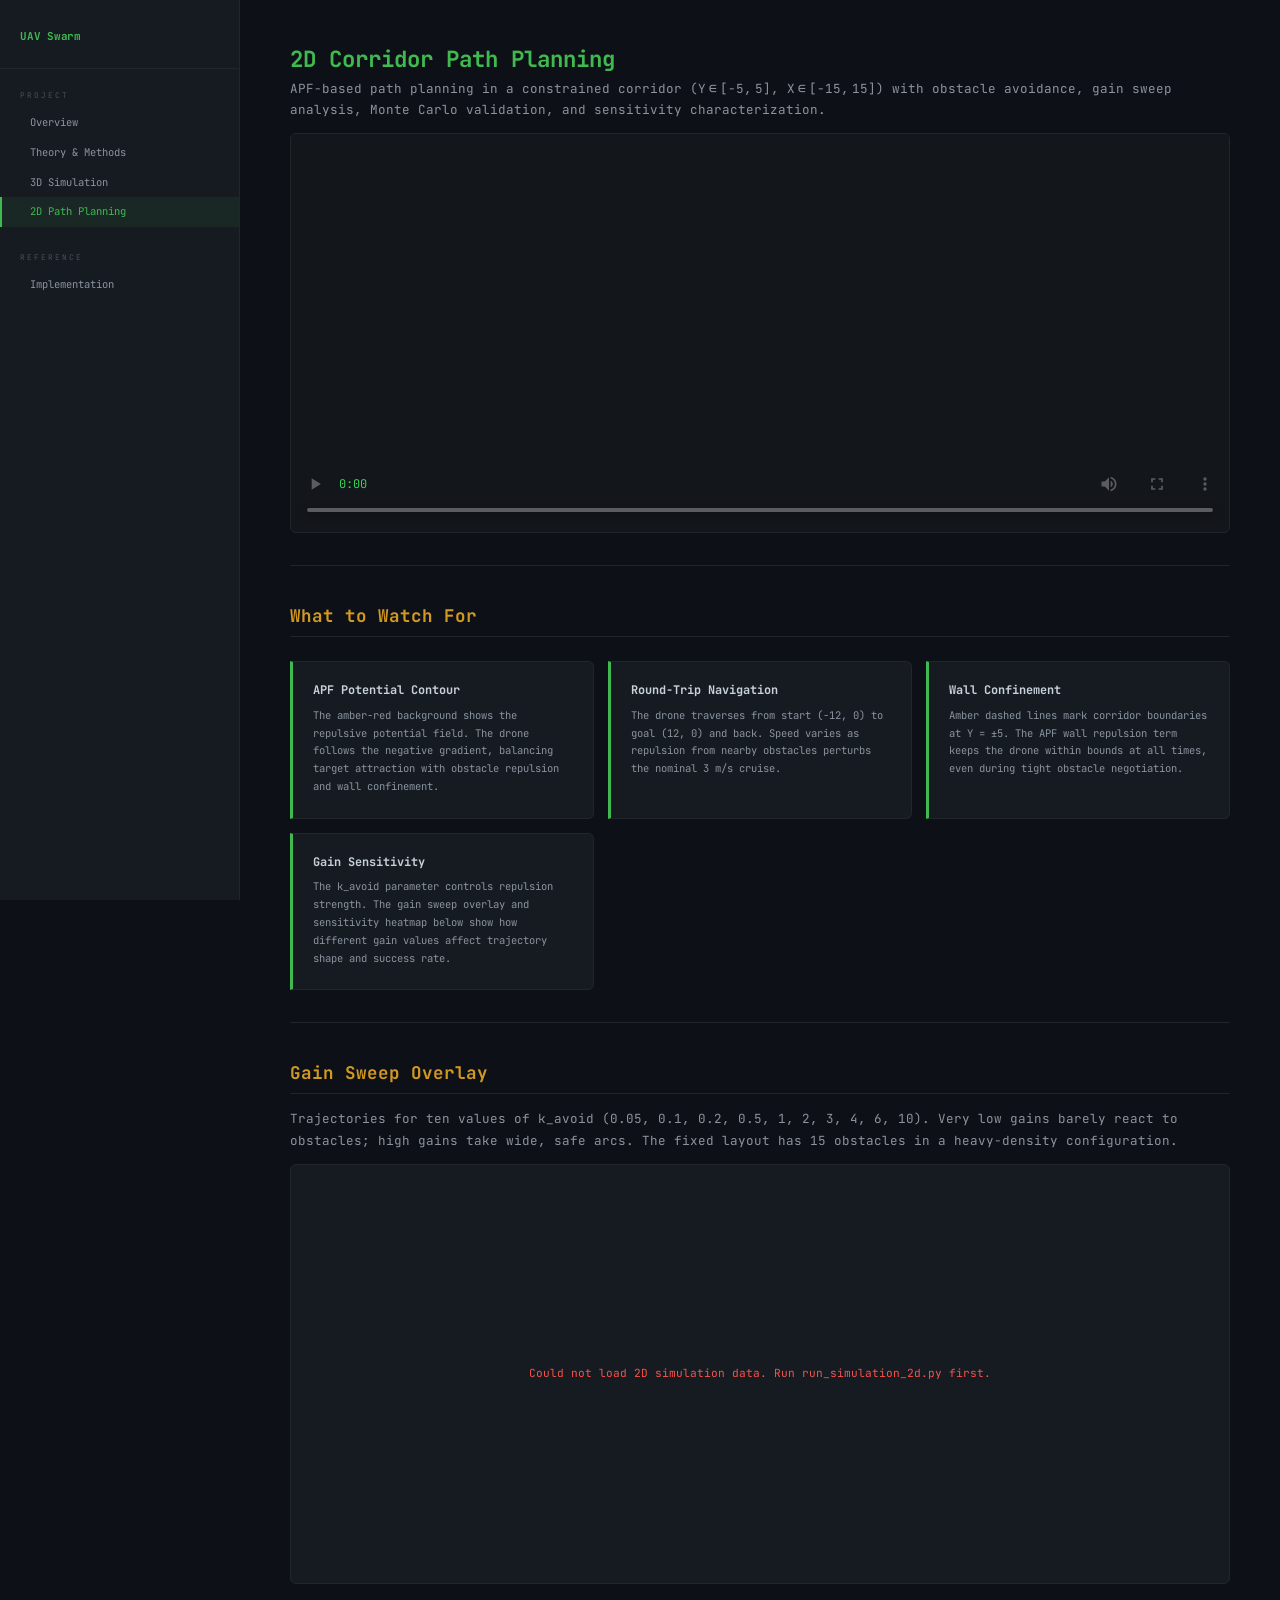
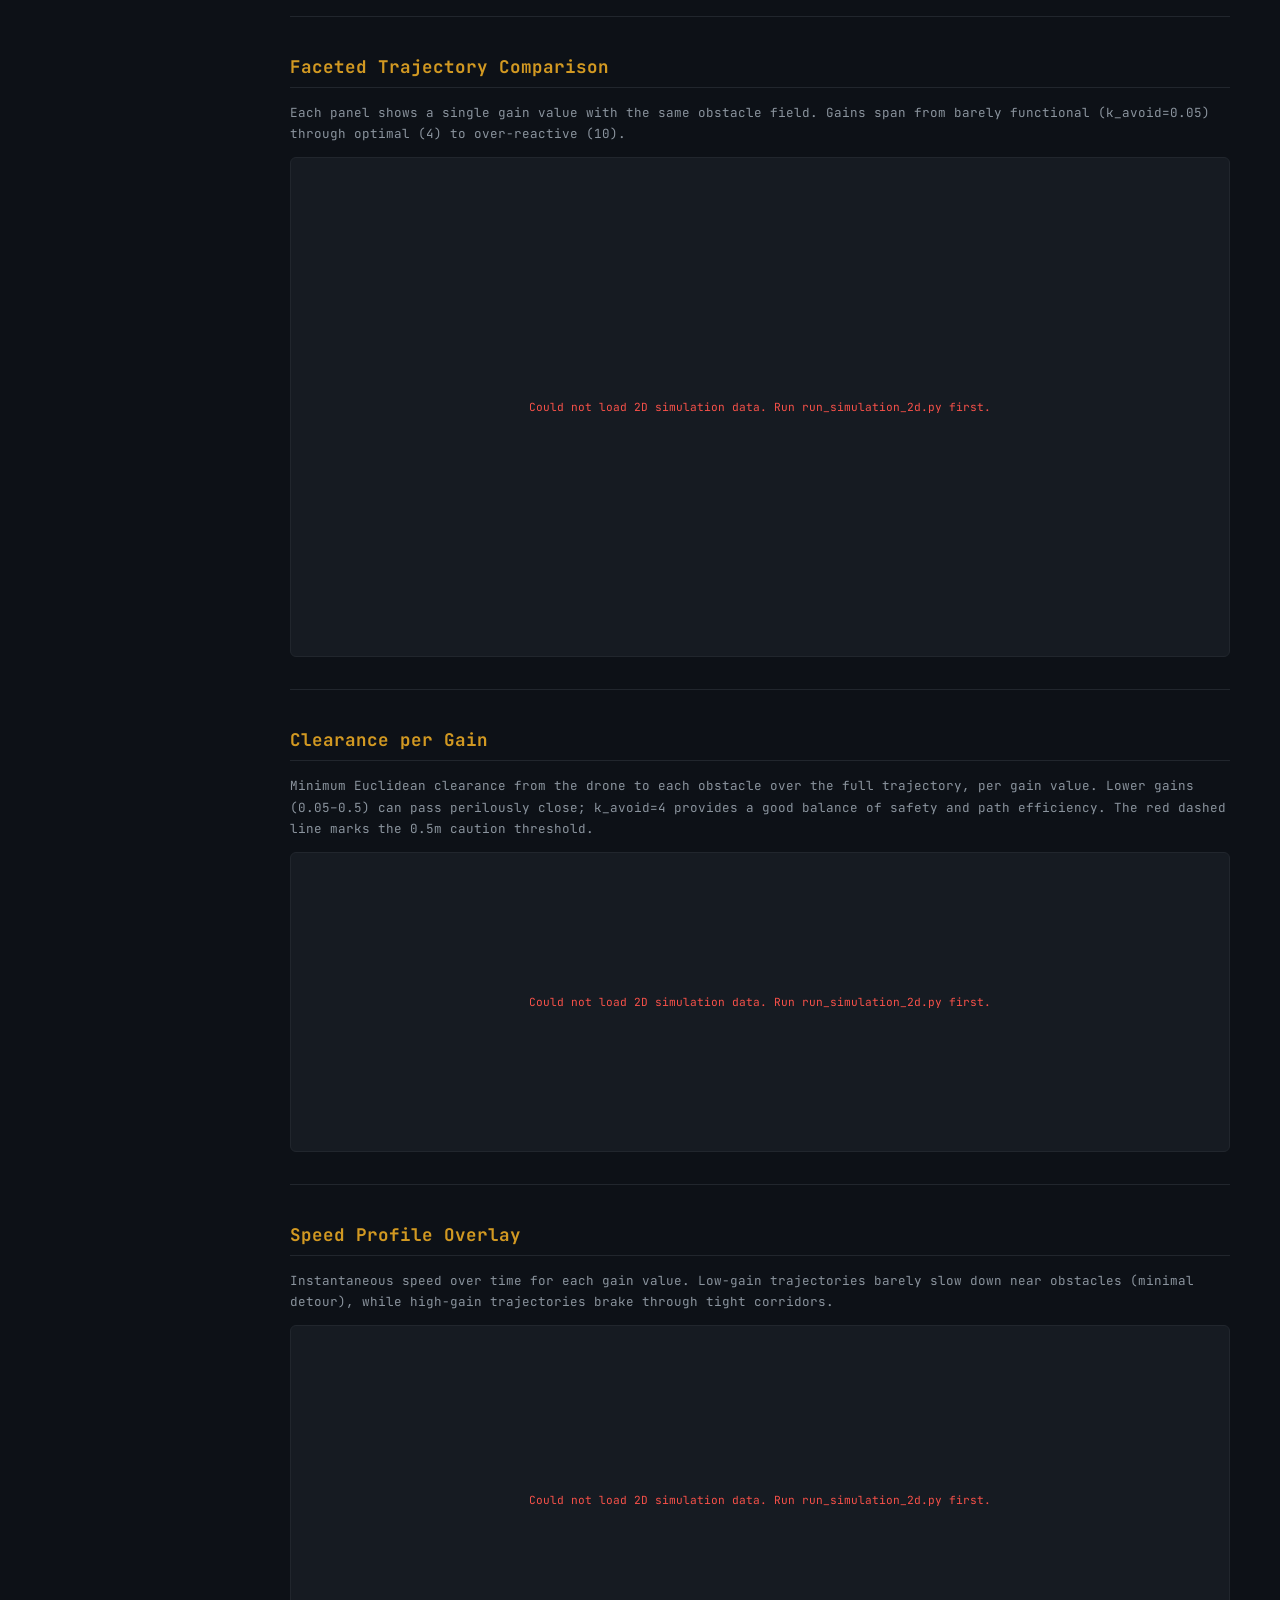
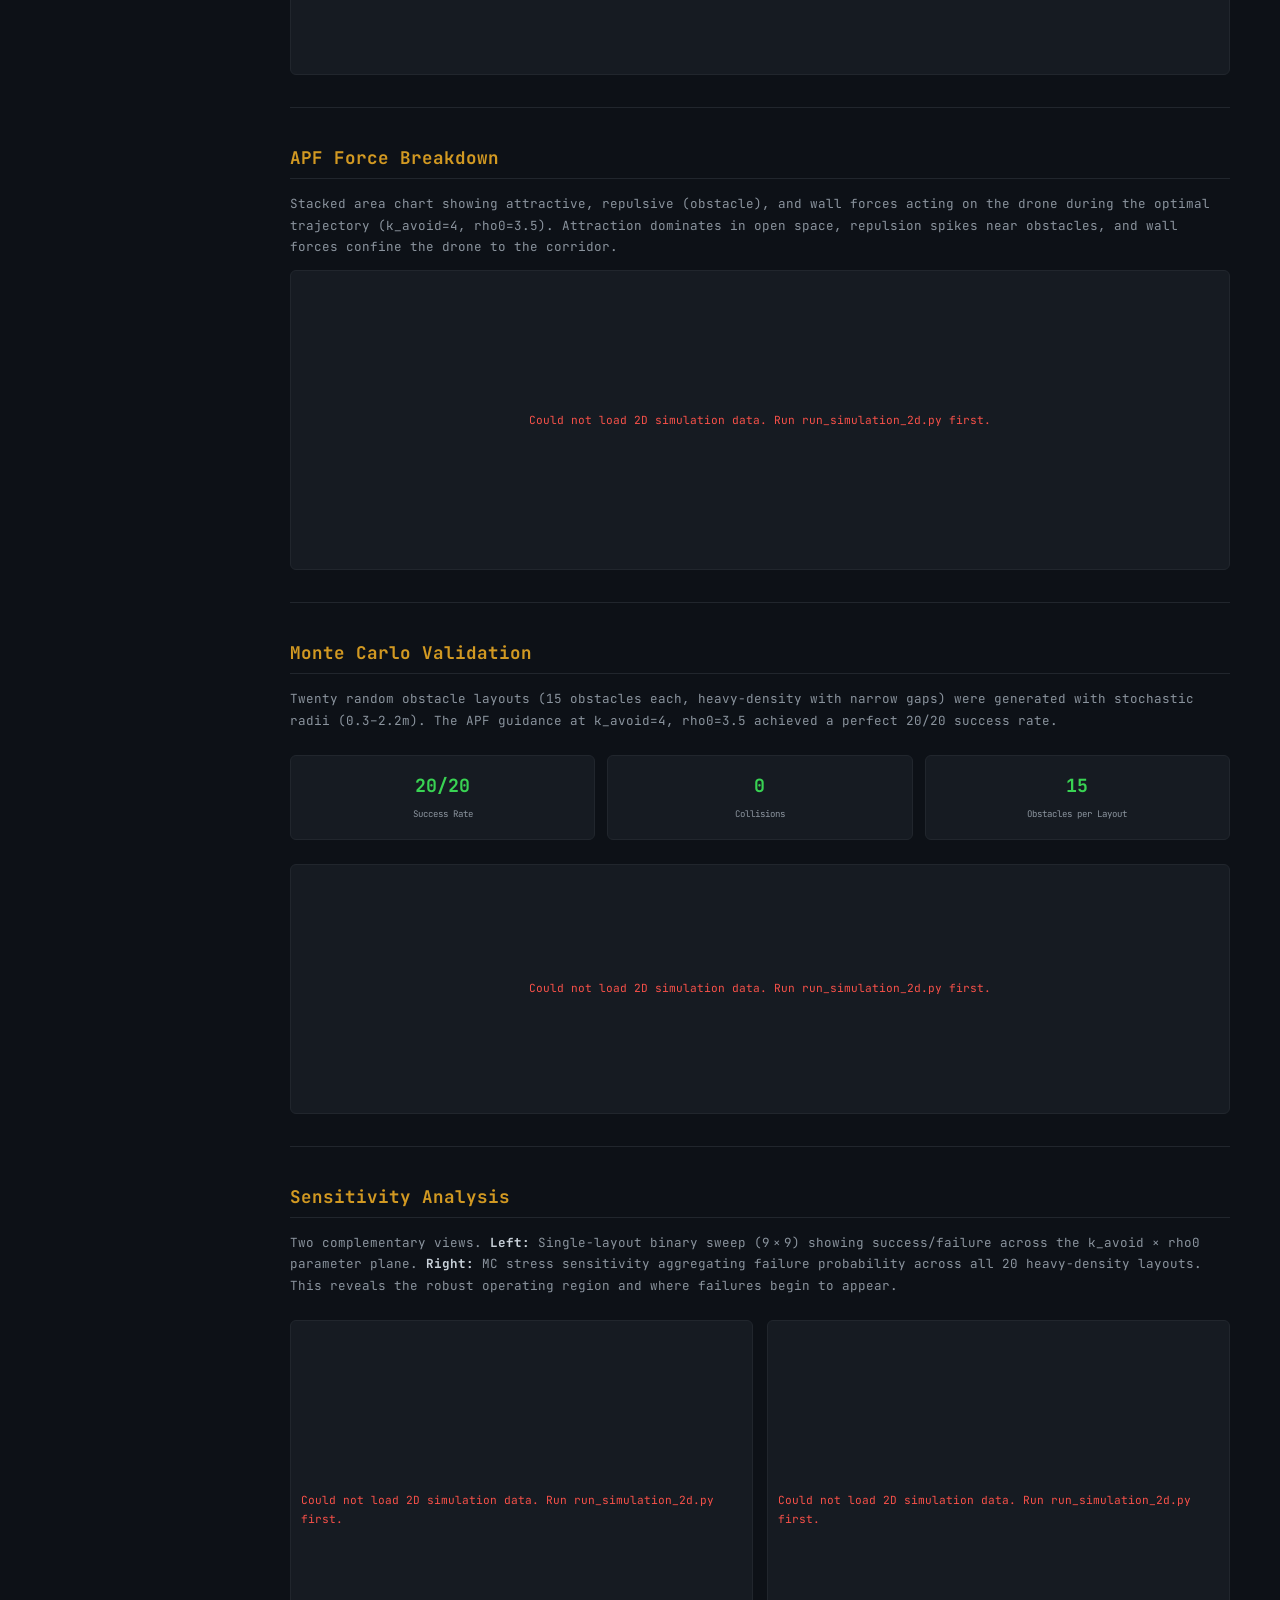
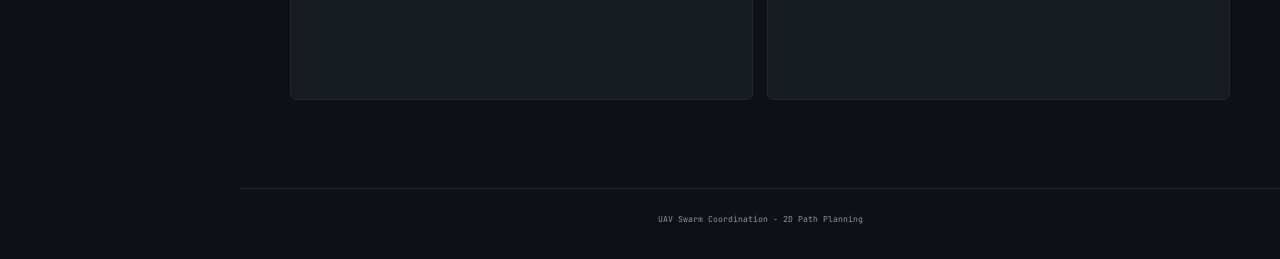
==== docs/2d-simulation.html @ 4837d9a4 "added and refined separate 2d and 3d simulations" ====
<!DOCTYPE html>
<html lang="en">
<head>
  <meta charset="utf-8">
  <meta name="viewport" content="width=device-width, initial-scale=1.0">
  <meta name="description" content="2D APF Corridor Path Planning - UAV Swarm">
  <title>2D Path Planning - UAV Swarm</title>
  <link rel="preconnect" href="https://fonts.googleapis.com">
  <link rel="preconnect" href="https://fonts.gstatic.com" crossorigin>
  <link href="https://fonts.googleapis.com/css2?family=JetBrains+Mono:wght@400;500;700&display=swap" rel="stylesheet">
  <link rel="stylesheet" href="css/style.css">
  <script src="https://cdn.plot.ly/plotly-2.35.2.min.js"></script>
</head>
<body>

<button class="sidebar-toggle" id="sidebarToggle">&#9776;</button>

<div class="sidebar">
  <div class="sidebar-brand"><a href="index.html">UAV Swarm</a></div>
  <nav class="sidebar-nav">
    <div class="nav-section">
      <div class="nav-heading">Project</div>
      <a href="index.html" class="nav-item">Overview</a>
      <a href="theory.html" class="nav-item">Theory &amp; Methods</a>
      <a href="simulation.html" class="nav-item">3D Simulation</a>
      <a href="2d-simulation.html" class="nav-item active">2D Path Planning</a>
    </div>
    <div class="nav-section">
      <div class="nav-heading">Reference</div>
      <a href="implementation.html" class="nav-item">Implementation</a>
    </div>
  </nav>
</div>

<div class="main-content">

  <h1>2D Corridor Path Planning</h1>
  <p>APF-based path planning in a constrained corridor (Y&#8201;&#x2208;&#8201;[&#8722;5,&#8201;5], X&#8201;&#x2208;&#8201;[&#8722;15,&#8201;15]) with obstacle avoidance, gain sweep analysis, Monte Carlo validation, and sensitivity characterization.</p>

  <div class="sim-viewport" style="height:400px;">
    <video id="apfVideo" width="100%" height="100%" controls loop playsinline
           style="display:block;object-fit:contain;background:#0a0e14">
      <source src="assets/videos/apf_path_2d.mp4" type="video/mp4">
    </video>
  </div>

  <hr class="divider">

  <h2>What to Watch For</h2>
  <div class="card-grid">
    <div class="card">
      <h3>APF Potential Contour</h3>
      <p>The amber-red background shows the repulsive potential field. The drone follows the negative gradient, balancing target attraction with obstacle repulsion and wall confinement.</p>
    </div>
    <div class="card">
      <h3>Round-Trip Navigation</h3>
      <p>The drone traverses from start (&#8722;12, 0) to goal (12, 0) and back. Speed varies as repulsion from nearby obstacles perturbs the nominal 3 m/s cruise.</p>
    </div>
    <div class="card">
      <h3>Wall Confinement</h3>
      <p>Amber dashed lines mark corridor boundaries at Y = &#177;5. The APF wall repulsion term keeps the drone within bounds at all times, even during tight obstacle negotiation.</p>
    </div>
    <div class="card">
      <h3>Gain Sensitivity</h3>
      <p>The k_avoid parameter controls repulsion strength. The gain sweep overlay and sensitivity heatmap below show how different gain values affect trajectory shape and success rate.</p>
    </div>
  </div>

  <hr class="divider">

  <h2>Gain Sweep Overlay</h2>
  <p>Trajectories for ten values of k_avoid (0.05, 0.1, 0.2, 0.5, 1, 2, 3, 4, 6, 10). Very low gains barely react to obstacles; high gains take wide, safe arcs. The fixed layout has 15 obstacles in a heavy-density configuration.</p>

  <div class="chart-container" style="height:420px;">
    <div id="gainOverlayChart" style="width:100%;height:100%"></div>
  </div>

  <hr class="divider">

  <h2>Faceted Trajectory Comparison</h2>
  <p>Each panel shows a single gain value with the same obstacle field. Gains span from barely functional (k_avoid=0.05) through optimal (4) to over-reactive (10).</p>

  <div class="chart-container" style="height:500px;">
    <div id="facetGridChart" style="width:100%;height:100%"></div>
  </div>

  <hr class="divider">

  <h2>Clearance per Gain</h2>
  <p>Minimum Euclidean clearance from the drone to each obstacle over the full trajectory, per gain value. Lower gains (0.05&#8211;0.5) can pass perilously close; k_avoid=4 provides a good balance of safety and path efficiency. The red dashed line marks the 0.5m caution threshold.</p>

  <div class="chart-container" style="height:300px;">
    <div id="clearanceChart" style="width:100%;height:100%"></div>
  </div>

  <hr class="divider">

  <h2>Speed Profile Overlay</h2>
  <p>Instantaneous speed over time for each gain value. Low-gain trajectories barely slow down near obstacles (minimal detour), while high-gain trajectories brake through tight corridors.</p>

  <div class="chart-container" style="height:350px;">
    <div id="speedOverlayChart" style="width:100%;height:100%"></div>
  </div>

  <hr class="divider">

  <h2>APF Force Breakdown</h2>
  <p>Stacked area chart showing attractive, repulsive (obstacle), and wall forces acting on the drone during the optimal trajectory (k_avoid=4, rho0=3.5). Attraction dominates in open space, repulsion spikes near obstacles, and wall forces confine the drone to the corridor.</p>

  <div class="chart-container" style="height:300px;">
    <div id="forceBreakdownChart" style="width:100%;height:100%"></div>
  </div>

  <hr class="divider">

  <h2>Monte Carlo Validation</h2>
  <p>Twenty random obstacle layouts (15 obstacles each, heavy-density with narrow gaps) were generated with stochastic radii (0.3&#8211;2.2m). The APF guidance at k_avoid=4, rho0=3.5 achieved a perfect 20/20 success rate.</p>

  <div class="stats">
    <div class="stat"><span class="num">20/20</span><span class="lbl">Success Rate</span></div>
    <div class="stat"><span class="num">0</span><span class="lbl">Collisions</span></div>
    <div class="stat"><span class="num">15</span><span class="lbl">Obstacles per Layout</span></div>
  </div>

  <div class="chart-container" style="height:250px;">
    <div id="mcDifficultyChart" style="width:100%;height:100%"></div>
  </div>

  <hr class="divider">

  <h2>Sensitivity Analysis</h2>
  <p>Two complementary views. <strong>Left:</strong> Single-layout binary sweep (9&#8201;&#x00D7;&#8201;9) showing success/failure across the k_avoid &#215; rho0 parameter plane. <strong>Right:</strong> MC stress sensitivity aggregating failure probability across all 20 heavy-density layouts. This reveals the robust operating region and where failures begin to appear.</p>

  <div class="chart-row two-col">
    <div class="chart-container" style="height:380px;">
      <div id="sensitivityChart" style="width:100%;height:100%"></div>
    </div>
    <div class="chart-container" style="height:380px;">
      <div id="mcStressChart" style="width:100%;height:100%"></div>
    </div>
  </div>

</div>

<footer class="site-footer">
  <p>UAV Swarm Coordination - 2D Path Planning</p>
</footer>

<script>
const GREEN = '#3fb950';
const AMBER = '#d29922';
const BG = '#0a0e14';
const GRID_COLOR = '#21262d';
const TEXT_COLOR = '#8b949e';

const GAIN_KEYS = ['0.05', '0.1', '0.2', '0.5', '1', '2', '3', '4', '6', '10'];
const GAIN_COLORS = ['#ff00ff', '#00ffff', '#ff8800', '#88ff00', '#0088ff', '#ff0088', '#ffee00', '#3fb950', '#58a6ff', '#bc8cff'];

const FACET_GAINS = ['0.05', '0.2', '0.5', '2', '4', '10'];
const FACET_COLORS = ['#ff00ff', '#ff8800', '#88ff00', '#0088ff', '#3fb950', '#bc8cff'];

fetch('assets/data/simulation_2d.json')
  .then(r => r.json())
  .then(data => {
    const opt = data.optimal_run;
    const meta = data.meta;

    // ── Gain Sweep Overlay (all 10) ──
    const gainTraces = GAIN_KEYS.map((ka, i) => ({
      x: data.gain_sweep[ka].frames.map(f => f.pos[0]),
      y: data.gain_sweep[ka].frames.map(f => f.pos[1]),
      type: 'scatter', mode: 'lines',
      line: { color: GAIN_COLORS[i], width: 1.2 },
      name: `k_a = ${ka}`,
    }));
    for (const obs of meta.obstacles) {
      const cx = obs.center[0], cy = obs.center[1], r = obs.radius;
      const theta = Array.from({ length: 50 }, (_, i) => (i / 49) * 2 * Math.PI);
      gainTraces.push({
        x: theta.map(t => cx + r * Math.cos(t)),
        y: theta.map(t => cy + r * Math.sin(t)),
        type: 'scatter', mode: 'lines', fill: 'toself',
        line: { color: '#ffffff', width: 0.6 },
        fillcolor: 'rgba(255,255,255,0.1)',
        showlegend: false, hoverinfo: 'skip',
      });
    }
    const wallX = [-15, 15, 15, -15, -15];
    gainTraces.push({
      x: wallX, y: [-5, -5, 5, 5, -5],
      type: 'scatter', mode: 'lines',
      line: { color: AMBER, width: 1, dash: 'dash' },
      showlegend: false, hoverinfo: 'skip',
    });
    gainTraces.push({
      x: [-12], y: [0], type: 'scatter', mode: 'markers',
      marker: { size: 10, color: GREEN, symbol: 'circle' }, name: 'Start',
    });
    gainTraces.push({
      x: [12], y: [0], type: 'scatter', mode: 'markers',
      marker: { size: 12, color: AMBER, symbol: 'star' }, name: 'Goal',
    });

    const gainLayout = {
      paper_bgcolor: 'rgba(0,0,0,0)', plot_bgcolor: 'rgba(0,0,0,0)',
      font: { family: 'JetBrains Mono, monospace', size: 10, color: TEXT_COLOR },
      xaxis: { title: { text: 'X (m)' }, range: [-15, 15], gridcolor: GRID_COLOR, zerolinecolor: '#30363d' },
      yaxis: { title: { text: 'Y (m)' }, range: [-5, 5], gridcolor: GRID_COLOR, zerolinecolor: '#30363d' },
      margin: { l: 45, r: 10, t: 5, b: 30 },
      showlegend: true,
      legend: { font: { size: 8, color: TEXT_COLOR }, bgcolor: 'rgba(0,0,0,0.5)', x: 1.02 },
      hovermode: 'closest',
    };
    Plotly.newPlot('gainOverlayChart', gainTraces, gainLayout, { responsive: true, displayModeBar: true });

    // ── Faceted 2x3 Grid ──
    const facetTraces = [];
    function obsCircles(obsList, xAxis, yAxis) {
      const traces = [];
      for (const obs of obsList) {
        const cx = obs.center[0], cy = obs.center[1], r = obs.radius;
        const theta = Array.from({ length: 50 }, (_, i) => (i / 49) * 2 * Math.PI);
        traces.push({
          x: theta.map(t => cx + r * Math.cos(t)),
          y: theta.map(t => cy + r * Math.sin(t)),
          type: 'scatter', mode: 'lines', fill: 'toself',
          line: { color: '#ffffff', width: 0.6 },
          fillcolor: 'rgba(255,255,255,0.08)',
          showlegend: false, hoverinfo: 'skip',
          xaxis: xAxis, yaxis: yAxis,
        });
      }
      return traces;
    }
    function wallRect(xAxis, yAxis) {
      return [{
        x: [-15, 15, 15, -15, -15],
        y: [-5, -5, 5, 5, -5],
        type: 'scatter', mode: 'lines',
        line: { color: AMBER, width: 0.8, dash: 'dash' },
        showlegend: false, hoverinfo: 'skip',
        xaxis: xAxis, yaxis: yAxis,
      }];
    }
    function startGoal(xAxis, yAxis) {
      return [
        { x: [-12], y: [0], type: 'scatter', mode: 'markers',
          marker: { size: 8, color: GREEN, symbol: 'circle' },
          showlegend: false, hoverinfo: 'skip', xaxis: xAxis, yaxis: yAxis },
        { x: [12], y: [0], type: 'scatter', mode: 'markers',
          marker: { size: 10, color: AMBER, symbol: 'star' },
          showlegend: false, hoverinfo: 'skip', xaxis: xAxis, yaxis: yAxis },
      ];
    }

    FACET_GAINS.forEach((ka, i) => {
      const xKey = i === 0 ? 'x' : 'x' + (i + 1);
      const yKey = i === 0 ? 'y' : 'y' + (i + 1);
      const gd = data.gain_sweep[ka];
      facetTraces.push({
        x: gd.frames.map(f => f.pos[0]),
        y: gd.frames.map(f => f.pos[1]),
        type: 'scatter', mode: 'lines',
        line: { color: FACET_COLORS[i], width: 1.5 },
        name: `k_a = ${ka}`,
        xaxis: xKey, yaxis: yKey,
      });
      facetTraces.push(...obsCircles(meta.obstacles, xKey, yKey));
      facetTraces.push(...wallRect(xKey, yKey));
      facetTraces.push(...startGoal(xKey, yKey));
    });

    const facetLayout = {
      paper_bgcolor: 'rgba(0,0,0,0)', plot_bgcolor: 'rgba(0,0,0,0)',
      font: { family: 'JetBrains Mono, monospace', size: 9, color: TEXT_COLOR },
      grid: { rows: 2, columns: 3, pattern: 'independent' },
      margin: { l: 30, r: 10, t: 25, b: 25 },
      hovermode: 'closest', showlegend: false,
    };
    for (let i = 0; i < 6; i++) {
      const xKey = i === 0 ? 'xaxis' : 'xaxis' + (i + 1);
      const yKey = i === 0 ? 'yaxis' : 'yaxis' + (i + 1);
      facetLayout[xKey] = {
        title: { text: '' },
        range: [-15, 15], gridcolor: GRID_COLOR, zerolinecolor: '#30363d',
        showticklabels: i >= 3, dtick: 5,
      };
      facetLayout[yKey] = {
        title: { text: `k_a = ${FACET_GAINS[i]}` },
        range: [-5, 5], gridcolor: GRID_COLOR, zerolinecolor: '#30363d',
        showticklabels: i % 3 === 0,
      };
    }
    Plotly.newPlot('facetGridChart', facetTraces, facetLayout, { responsive: true, displayModeBar: false });

    // ── Clearance per Gain ──
    const obsList = meta.obstacles;
    const obsColors = ['#ff00ff', '#00ffff', '#ff8800', '#88ff00', '#0088ff', '#ff0088', '#ffee00', '#3fb950', '#58a6ff', '#bc8cff'];
    const clearTraces = [];
    for (let oi = 0; oi < obsList.length; oi++) {
      const oc = obsList[oi].center;
      const or = obsList[oi].radius;
      const xVals = [], yVals = [];
      for (const g of GAIN_KEYS) {
        let minD = Infinity;
        for (const f of data.gain_sweep[g].frames) {
          const dx = f.pos[0] - oc[0], dy = f.pos[1] - oc[1];
          const d = Math.sqrt(dx * dx + dy * dy) - or;
          if (d < minD) minD = d;
        }
        xVals.push(g);
        yVals.push(minD);
      }
      clearTraces.push({
        x: xVals, y: yVals,
        type: 'scatter', mode: 'lines+markers',
        marker: { size: 6, color: obsColors[oi % obsColors.length] },
        line: { color: obsColors[oi % obsColors.length], width: 1, dash: 'dot' },
        name: `O${oi + 1}`,
      });
    }
    clearTraces.push({
      x: GAIN_KEYS, y: GAIN_KEYS.map(() => 0.5),
      type: 'scatter', mode: 'lines',
      line: { color: '#f85149', width: 1, dash: 'dash' },
      name: 'Caution (0.5m)',
    });
    Plotly.newPlot('clearanceChart', clearTraces, {
      paper_bgcolor: 'rgba(0,0,0,0)', plot_bgcolor: 'rgba(0,0,0,0)',
      font: { family: 'JetBrains Mono, monospace', size: 10, color: TEXT_COLOR },
      xaxis: { title: { text: 'k_avoid' }, gridcolor: GRID_COLOR, zerolinecolor: '#30363d' },
      yaxis: { title: { text: 'Min Clearance (m)' }, gridcolor: GRID_COLOR, zerolinecolor: '#30363d' },
      margin: { l: 50, r: 10, t: 5, b: 35 },
      showlegend: true,
      legend: { font: { size: 8, color: TEXT_COLOR }, bgcolor: 'rgba(0,0,0,0.5)', x: 1.02 },
      hovermode: 'closest',
    }, { responsive: true, displayModeBar: false });

    // ── Speed Overlay ──
    const speedTraces = GAIN_KEYS.map((ka, i) => ({
      x: data.gain_sweep[ka].frames.map(f => f.t),
      y: data.gain_sweep[ka].frames.map(f => f.speed),
      type: 'scatter', mode: 'lines',
      line: { color: GAIN_COLORS[i], width: 1 },
      name: `k_a = ${ka}`,
    }));
    speedTraces.push({
      x: [0, 30], y: [3, 3],
      type: 'scatter', mode: 'lines',
      line: { color: AMBER, width: 1, dash: 'dash' },
      name: 'Cruise (3 m/s)', showlegend: false,
    });
    Plotly.newPlot('speedOverlayChart', speedTraces, {
      paper_bgcolor: 'rgba(0,0,0,0)', plot_bgcolor: 'rgba(0,0,0,0)',
      font: { family: 'JetBrains Mono, monospace', size: 10, color: TEXT_COLOR },
      xaxis: { title: { text: 'Time (s)' }, gridcolor: GRID_COLOR, zerolinecolor: '#30363d' },
      yaxis: { title: { text: 'Speed (m/s)' }, gridcolor: GRID_COLOR, zerolinecolor: '#30363d' },
      margin: { l: 45, r: 10, t: 5, b: 30 },
      showlegend: true,
      legend: { font: { size: 8, color: TEXT_COLOR }, bgcolor: 'rgba(0,0,0,0.5)', x: 1.02 },
      hovermode: 'x unified',
    }, { responsive: true, displayModeBar: false });

    // ── APF Force Breakdown (stacked area) ──
    const tArr = opt.frames.map(f => f.t);
    const fAtt = opt.frames.map(f => f.F_att);
    const fRep = opt.frames.map(f => f.F_rep);
    const fWall = opt.frames.map(f => f.F_wall);
    Plotly.newPlot('forceBreakdownChart', [
      { x: tArr, y: fAtt, type: 'scatter', mode: 'lines', stackgroup: 'forces', fillcolor: '#3fb950', line: { color: '#3fb950', width: 1 }, name: 'Attractive' },
      { x: tArr, y: fRep, type: 'scatter', mode: 'lines', stackgroup: 'forces', fillcolor: '#f8514950', line: { color: '#f85149', width: 1 }, name: 'Repulsive' },
      { x: tArr, y: fWall, type: 'scatter', mode: 'lines', stackgroup: 'forces', fillcolor: '#d2992250', line: { color: '#d29922', width: 1 }, name: 'Wall' },
    ], {
      paper_bgcolor: 'rgba(0,0,0,0)', plot_bgcolor: 'rgba(0,0,0,0)',
      font: { family: 'JetBrains Mono, monospace', size: 10, color: TEXT_COLOR },
      xaxis: { title: { text: 'Time (s)' }, gridcolor: GRID_COLOR, zerolinecolor: '#30363d' },
      yaxis: { title: { text: 'Force Magnitude (m/s\u00B2)' }, gridcolor: GRID_COLOR, zerolinecolor: '#30363d' },
      margin: { l: 55, r: 10, t: 5, b: 30 },
      showlegend: true,
      legend: { font: { size: 9, color: TEXT_COLOR }, bgcolor: 'rgba(0,0,0,0.5)', x: 1.02 },
      hovermode: 'x unified',
    }, { responsive: true, displayModeBar: false });

    // ── MC Layout Difficulty ──
    const mcDiff = data.mc_sensitivity.layout_difficulty;
    Plotly.newPlot('mcDifficultyChart', [{
      x: mcDiff.map(d => d.seed),
      y: mcDiff.map(d => d.failure_rate * 100),
      type: 'bar',
      marker: {
        color: mcDiff.map(d => d.failure_rate > 0 ? '#f85149' : '#3fb950'),
        line: { color: '#21262d', width: 0.5 },
      },
      text: mcDiff.map(d => d.failure_rate > 0 ? `${(d.failure_rate * 100).toFixed(0)}%` : ''),
      textposition: 'outside',
    }], {
      paper_bgcolor: 'rgba(0,0,0,0)', plot_bgcolor: 'rgba(0,0,0,0)',
      font: { family: 'JetBrains Mono, monospace', size: 10, color: TEXT_COLOR },
      xaxis: { title: { text: 'Layout Seed' }, gridcolor: GRID_COLOR, zerolinecolor: '#30363d', dtick: 1 },
      yaxis: { title: { text: 'Failure Rate (%)' }, gridcolor: GRID_COLOR, zerolinecolor: '#30363d' },
      margin: { l: 50, r: 10, t: 5, b: 30 },
      showlegend: false,
      hovermode: 'closest',
    }, { responsive: true, displayModeBar: false });

    // ── Sensitivity (single-layout binary) ──
    const sens = data.sensitivity;
    const zData = sens.grid;
    Plotly.newPlot('sensitivityChart', [{
      z: zData, x: sens.rho0_values, y: sens.k_avoid_values,
      type: 'heatmap',
      colorscale: [[0, '#21262d'], [0.5, '#21262d'], [0.99, '#21262d'], [1, '#3fb950']],
      showscale: false,
      hovertemplate: 'k_avoid=%{y:.2f}, rho0=%{x:.2f}<br>%{z}<extra></extra>',
    }], {
      paper_bgcolor: 'rgba(0,0,0,0)', plot_bgcolor: 'rgba(0,0,0,0)',
      font: { family: 'JetBrains Mono, monospace', size: 9, color: TEXT_COLOR },
      xaxis: { title: { text: 'rho0 (m)' }, gridcolor: GRID_COLOR, zerolinecolor: '#30363d' },
      yaxis: { title: { text: 'k_avoid' }, gridcolor: GRID_COLOR, zerolinecolor: '#30363d' },
      margin: { l: 55, r: 10, t: 25, b: 45 },
      annotations: (() => {
        const anns = [];
        const kl = sens.k_avoid_values.map(v => v.toFixed(2));
        const rl = sens.rho0_values.map(v => v.toFixed(2));
        for (let ki = 0; ki < kl.length; ki++)
          for (let ri = 0; ri < rl.length; ri++)
            anns.push({ x: sens.rho0_values[ri], y: sens.k_avoid_values[ki], text: zData[ki][ri] === 1 ? '\u2713' : '\u2717', showarrow: false, font: { size: 10, color: zData[ki][ri] === 1 ? '#3fb950' : '#8b949e' } });
        return anns;
      })(),
    }, { responsive: true, displayModeBar: false });

    // ── MC Stress Sensitivity (failure probability) ──
    const mcs = data.mc_sensitivity;
    const frg = mcs.failure_rate_grid;
    Plotly.newPlot('mcStressChart', [{
      z: frg, x: mcs.rho0_values, y: mcs.k_avoid_values,
      type: 'heatmap',
      zmin: 0, zmax: Math.max(...frg.flat(), 0.05),
      colorscale: [
        [0, '#0d1117'],
        [0.25, '#21262d'],
        [0.5, '#8b949e'],
        [0.75, '#d29922'],
        [1, '#f85149'],
      ],
      colorbar: { title: { text: 'Fail Prob' }, tickfont: { size: 8 } },
      hovertemplate: 'k_avoid=%{y:.2f}, rho0=%{x:.2f}<br>Fail Rate: %{z:.1%}<extra></extra>',
    }], {
      paper_bgcolor: 'rgba(0,0,0,0)', plot_bgcolor: 'rgba(0,0,0,0)',
      font: { family: 'JetBrains Mono, monospace', size: 9, color: TEXT_COLOR },
      xaxis: { title: { text: 'rho0 (m)' }, gridcolor: GRID_COLOR, zerolinecolor: '#30363d' },
      yaxis: { title: { text: 'k_avoid' }, gridcolor: GRID_COLOR, zerolinecolor: '#30363d' },
      margin: { l: 55, r: 40, t: 25, b: 45 },
    }, { responsive: true, displayModeBar: false });
  })
  .catch(() => {
    const msg = 'Could not load 2D simulation data. Run run_simulation_2d.py first.';
    document.querySelectorAll('.chart-container').forEach(el => {
      el.innerHTML = '<div style="display:flex;align-items:center;justify-content:center;height:100%;color:var(--red);font-size:0.8em;">' + msg + '</div>';
    });
  });

document.getElementById('sidebarToggle')?.addEventListener('click', function() {
  document.querySelector('.sidebar').classList.toggle('open');
});
</script>

</body>
</html>
---- docs/css/style.css ----
/* ==========================================================================
   MILITARY TERMINAL THEME -- UAV Swarm Coordination
   ========================================================================== */

:root {
  --bg-primary:   #0d1117;
  --bg-card:      #161b22;
  --bg-canvas:    #0a0e14;
  --border:       #21262d;
  --border-light: #30363d;

  --green:        #3fb950;
  --green-dim:    #2ea043;
  --green-bright: #56d364;
  --amber:        #d29922;
  --amber-dim:    #bb8009;
  --red:          #f85149;
  --blue:         #1f6feb;

  --fg:           #c9d1d9;
  --fg-dim:       #8b949e;
  --fg-muted:     #484f58;

  --terminal:     #39d353;
  --card-bg:      #161b22;
}

* { box-sizing: border-box; margin: 0; padding: 0; }

body {
  background: var(--bg-primary);
  color: var(--fg);
  font-family: 'JetBrains Mono', 'Fira Code', 'Consolas', monospace;
  line-height: 1.7;
  padding-left: 240px;
  min-height: 100vh;
  font-size: 14px;
}

h1 { color: var(--green); font-size: 1.6em; margin-top: 0; }
h2 { color: var(--amber); font-size: 1.25em; margin: 2em 0 0.8em; border-bottom: 1px solid var(--border); padding-bottom: 0.3em; }
h3 { color: var(--green); font-size: 1.05em; margin: 1.5em 0 0.5em; }
h4 { color: var(--fg); font-size: 0.95em; margin: 1.2em 0 0.4em; }
p { margin-bottom: 1em; font-size: 0.9em; color: var(--fg-dim); }
a { color: var(--green); text-decoration: none; transition: color 0.2s; }
a:hover { color: var(--green-bright); }
code { background: rgba(0,0,0,0.3); padding: 2px 6px; border-radius: 4px; color: var(--amber); font-size: 0.9em; }
pre code { background: none; padding: 0; }
ul, ol { padding-left: 1.5rem; margin-bottom: 1rem; }
li { margin-bottom: 0.3rem; font-size: 0.9em; color: var(--fg-dim); }
strong { color: var(--fg); }
img { max-width: 100%; border-radius: 4px; border: 1px solid var(--border); }

/* --- Sidebar --- */
.sidebar {
  position: fixed;
  left: 0;
  top: 0;
  width: 240px;
  height: 100vh;
  background: var(--bg-card);
  border-right: 1px solid var(--border);
  overflow-y: auto;
  padding: 0;
  z-index: 100;
  display: flex;
  flex-direction: column;
}

.sidebar-toggle {
  display: none;
  position: fixed;
  top: 10px;
  left: 10px;
  z-index: 200;
  background: var(--bg-card);
  border: 1px solid var(--border);
  color: var(--fg);
  font-size: 1.2rem;
  cursor: pointer;
  padding: 6px 12px;
  border-radius: 4px;
  font-family: inherit;
}

.sidebar-brand {
  padding: 24px 20px 20px;
  border-bottom: 1px solid var(--border);
}

.sidebar-brand a {
  color: var(--green);
  font-size: 0.78em;
  font-weight: 700;
  text-decoration: none;
  line-height: 1.3;
  letter-spacing: -0.02em;
}

.sidebar-brand a:hover { color: var(--green-bright); }

.sidebar-nav {
  flex: 1;
  padding: 16px 0 24px;
  overflow-y: auto;
}

.nav-section { margin-bottom: 20px; }

.nav-heading {
  padding: 4px 20px;
  font-size: 0.55em;
  color: var(--fg-muted);
  text-transform: uppercase;
  letter-spacing: 2px;
  margin-bottom: 2px;
}

.nav-item {
  display: block;
  padding: 6px 20px 6px 28px;
  font-size: 0.75em;
  color: var(--fg-dim);
  text-decoration: none;
  transition: all 0.15s;
  border-left: 2px solid transparent;
}

.nav-item:hover {
  color: var(--green);
  background: rgba(63, 185, 80, 0.05);
  border-left-color: var(--green);
}

.nav-item.active {
  color: var(--green);
  border-left-color: var(--green);
  background: rgba(63, 185, 80, 0.08);
}

/* --- Main container --- */
.main-content {
  max-width: 1000px;
  margin: 0 auto;
  padding: 2.5rem 30px 4rem;
}

/* --- Hero --- */
.hero {
  text-align: center;
  padding: 2rem 0 1.5rem;
}

.hero h1 {
  font-size: clamp(1.4rem, 3.5vw, 2.2rem);
  font-weight: 700;
  color: var(--terminal);
  margin: 0;
  letter-spacing: -0.02em;
}

.hero .subtitle {
  max-width: 680px;
  margin: 0.75rem auto 0;
  font-size: 0.8em;
  color: var(--fg-dim);
  line-height: 1.7;
}

.hero .status-badge {
  display: inline-flex;
  align-items: center;
  gap: 6px;
  margin-top: 12px;
  padding: 4px 14px;
  border: 1px solid var(--green-dim);
  border-radius: 4px;
  font-size: 0.65em;
  color: var(--green);
  background: rgba(63, 185, 80, 0.06);
}

.hero .status-badge .dot {
  width: 6px;
  height: 6px;
  border-radius: 50%;
  background: var(--green);
  animation: pulse 2s ease-in-out infinite;
}

@keyframes pulse {
  0%, 100% { opacity: 0.4; }
  50% { opacity: 1; }
}

/* --- Card grid --- */
.card-grid {
  display: grid;
  grid-template-columns: repeat(auto-fit, minmax(240px, 1fr));
  gap: 14px;
  margin: 1.5rem 0;
}

.card-grid .card {
  display: block;
  background: var(--bg-card);
  border: 1px solid var(--border);
  border-left: 3px solid var(--green);
  border-radius: 0 6px 6px 0;
  padding: 18px 20px;
  transition: all 0.2s;
  cursor: default;
}

.card-grid .card:hover {
  border-color: var(--border-light);
  border-left-color: var(--green-bright);
  background: #1a1f2e;
}

.card-grid .card h3 {
  color: var(--fg);
  font-size: 0.85em;
  margin: 0 0 6px;
}

.card-grid .card p {
  font-size: 0.75em;
  color: var(--fg-dim);
  margin: 4px 0;
}

.card-grid .card .tag {
  display: inline-block;
  font-size: 0.6em;
  padding: 2px 8px;
  border-radius: 3px;
  margin-bottom: 6px;
  border: 1px solid var(--green-dim);
  color: var(--green);
}

.card-grid .card .arrow {
  color: var(--green);
  font-size: 0.72em;
  margin-top: 8px;
  display: inline-block;
  transition: color 0.2s;
}

.card-grid .card:hover .arrow { color: var(--green-bright); }

.card-grid .card.mod-theory { border-left-color: var(--amber); }
.card-grid .card.mod-theory .tag { border-color: var(--amber-dim); color: var(--amber); }
.card-grid .card.mod-sim { border-left-color: var(--terminal); }
.card-grid .card.mod-sim .tag { border-color: var(--terminal); color: var(--terminal); }
.card-grid .card.mod-method { border-left-color: var(--blue); }
.card-grid .card.mod-method .tag { border-color: var(--blue); color: var(--blue); }

/* --- Stats --- */
.stats {
  display: flex;
  gap: 12px;
  flex-wrap: wrap;
  margin: 1.5rem 0;
}

.stat {
  background: var(--bg-card);
  border: 1px solid var(--border);
  border-radius: 6px;
  padding: 14px 18px;
  flex: 1;
  min-width: 100px;
  text-align: center;
  transition: all 0.2s;
}

.stat:hover { border-color: var(--border-light); }

.stat .num {
  font-size: 1.3em;
  font-weight: 700;
  color: var(--terminal);
  display: block;
}

.stat .lbl {
  font-size: 0.65em;
  color: var(--fg-dim);
  margin-top: 4px;
}

/* --- Callout --- */
.callout {
  background: var(--bg-card);
  border-left: 3px solid var(--amber);
  border-radius: 0 6px 6px 0;
  padding: 14px 18px;
  margin: 1.25rem 0;
  font-size: 0.78em;
  color: var(--fg-dim);
}

.callout strong { color: var(--fg); }
.callout.green { border-left-color: var(--green); }
.callout.red { border-left-color: var(--red); }

/* --- Equation box --- */
.eq-box {
  background: rgba(0,0,0,0.2);
  border: 1px solid var(--border);
  border-left: 3px solid var(--amber);
  border-radius: 0 6px 6px 0;
  padding: 16px 20px;
  margin: 1.25rem 0;
  overflow-x: auto;
}

.eq-box .label {
  text-align: right;
  font-size: 0.65em;
  color: var(--fg-muted);
  margin-top: 8px;
}

/* --- Tables --- */
.main-content table {
  width: 100%;
  border-collapse: collapse;
  margin: 1rem 0;
  font-size: 0.85em;
}

.main-content th, .main-content td {
  padding: 8px 12px;
  border: 1px solid var(--border);
  text-align: left;
}

.main-content th {
  background: var(--bg-card);
  color: var(--green);
  font-weight: 600;
}

.main-content td { color: var(--fg-dim); }
.main-content tr:hover td { background: rgba(63, 185, 80, 0.03); }

/* --- Section header (comment-style) --- */
.section-header {
  font-size: 1.1em;
  font-weight: 700;
  color: var(--amber);
  margin: 2.5rem 0 1rem;
  padding-bottom: 0.3rem;
  border-bottom: 1px solid var(--border);
}
.section-header.green { color: var(--green); }

/* --- Code blocks --- */
.main-content pre {
  background: rgba(0,0,0,0.25) !important;
  border: 1px solid var(--border);
  border-radius: 6px;
  font-size: 0.72em;
  padding: 16px !important;
  overflow-x: auto;
}

.main-content :not(pre) > code {
  background: rgba(0,0,0,0.3);
  padding: 2px 6px;
  border-radius: 3px;
  color: var(--amber);
  font-size: 0.85em;
  border: 1px solid var(--border);
}

/* --- Footer --- */
.site-footer {
  text-align: center;
  padding: 1.5rem 20px;
  border-top: 1px solid var(--border);
  font-size: 0.65em;
  color: var(--fg-muted);
}

.site-footer a { color: var(--fg-muted); }
.site-footer a:hover { color: var(--green); }

/* --- Simulation page specific --- */
.sim-layout {
  display: grid;
  grid-template-columns: 1fr 380px;
  gap: 16px;
  margin: 1rem 0;
}

.sim-viewport {
  position: relative;
  background: var(--bg-canvas);
  border: 1px solid var(--border);
  border-radius: 6px;
  overflow: hidden;
  height: 550px;
}

.sim-viewport canvas {
  width: 100% !important;
  height: 100% !important;
  display: block;
}

.sim-hud {
  position: absolute;
  top: 12px;
  left: 12px;
  z-index: 10;
  pointer-events: none;
}

.sim-hud-line {
  font-size: 0.6em;
  color: var(--terminal);
  font-family: 'JetBrains Mono', monospace;
  line-height: 1.6;
  text-shadow: 0 0 4px rgba(57, 211, 53, 0.3);
}

.sim-hud-line .label { color: var(--fg-muted); }
.sim-hud-line .value { color: var(--green); }

.sim-hud-line .warn { color: var(--amber); }
.sim-hud-line .danger { color: var(--red); }

.sim-controls {
  display: flex;
  align-items: center;
  gap: 10px;
  padding: 10px 14px;
  background: var(--bg-card);
  border: 1px solid var(--border);
  border-top: none;
  border-radius: 0 0 6px 6px;
}

.sim-controls button {
  background: transparent;
  border: 1px solid var(--border);
  color: var(--fg);
  padding: 5px 12px;
  cursor: pointer;
  font-family: inherit;
  font-size: 0.72em;
  border-radius: 4px;
  transition: all 0.15s;
}

.sim-controls button:hover { border-color: var(--green); color: var(--green); }

.sim-controls input[type="range"] {
  flex: 1;
  accent-color: var(--green);
  height: 4px;
  cursor: pointer;
}

.sim-controls .time-display {
  font-size: 0.65em;
  color: var(--fg-dim);
  min-width: 80px;
  text-align: center;
}

.sim-panel {
  display: flex;
  flex-direction: column;
  gap: 12px;
}

.chart-container {
  background: var(--bg-card);
  border: 1px solid var(--border);
  border-radius: 6px;
  padding: 10px;
  flex: 1;
}

.chart-container .chart-title {
  font-size: 0.65em;
  color: var(--fg-muted);
  margin-bottom: 6px;
  padding-left: 4px;
}

.chart-container .js-plotly-plot {
  width: 100% !important;
  height: 100% !important;
}

.chart-row {
  display: flex;
  gap: 14px;
  margin: 1.5rem 0;
}

.chart-row.two-col .chart-container {
  flex: 1;
  min-width: 0;
}

.chart-row img {
  display: block;
  width: 100%;
  height: auto;
  border-radius: 4px;
}

@media (max-width: 720px) {
  .chart-row.two-col {
    flex-direction: column;
  }
}

/* --- Responsive --- */
.metrics-grid {
  display: grid;
  grid-template-columns: 1fr 1fr;
  gap: 14px;
  margin: 1.5rem 0;
}

.metrics-grid .chart-container {
  min-height: 180px;
}

@media (max-width: 720px) {
  .metrics-grid {
    grid-template-columns: 1fr;
  }
}

@media (max-width: 900px) {
  body { padding-left: 0; }
  .sidebar { display: none; }
  .sidebar.open { display: flex; }
  .sidebar-toggle { display: block; }
  .sim-layout { grid-template-columns: 1fr; }
  .sim-viewport { height: 400px; }
}

@media (max-width: 720px) {
  .main-content { padding: 1.5rem 16px 3rem; }
  .stats { gap: 8px; }
  .stat { min-width: 80px; padding: 10px 14px; }
  .stat .num { font-size: 1.1em; }
  .sim-viewport { height: 300px; }
}

/* --- Divider --- */
.divider { border: 0; border-top: 1px solid var(--border); margin: 2rem 0; }

/* --- Image row --- */
.img-row {
  display: grid;
  grid-template-columns: 1fr 1fr;
  gap: 14px;
  margin: 1.5rem 0;
}

.img-row figure { margin: 0; }
.img-row figcaption {
  font-size: 0.72em;
  color: var(--fg-muted);
  margin-top: 4px;
  text-align: center;
}

/* --- Module table --- */
.module-table {
  display: grid;
  grid-template-columns: 1fr;
  gap: 10px;
  margin: 1rem 0;
}

.module-row {
  display: grid;
  grid-template-columns: 140px 1fr 100px;
  gap: 12px;
  padding: 10px 14px;
  background: var(--bg-card);
  border: 1px solid var(--border);
  border-radius: 4px;
  font-size: 0.78em;
  align-items: center;
}

.module-row .mod-name { color: var(--green); font-weight: 600; }
.module-row .mod-desc { color: var(--fg-dim); }
.module-row .mod-file { color: var(--fg-muted); font-size: 0.85em; text-align: right; }

/* --- Chart grid (simulation page) --- */
.chart-grid {
  display: grid;
  grid-template-columns: 1fr 1fr;
  gap: 14px;
  margin: 1.5rem 0;
}

@media (max-width: 720px) {
  .chart-grid { grid-template-columns: 1fr; }
}

/* --- Video element --- */
.sim-viewport video {
  width: 100%;
  height: 100%;
  display: block;
  background: var(--bg-canvas);
  cursor: pointer;
}

.sim-viewport video::-webkit-media-controls-panel {
  background: rgba(13, 17, 23, 0.85);
}

.sim-viewport video::-webkit-media-controls-current-time-display,
.sim-viewport video::-webkit-media-controls-time-remaining-display {
  color: var(--terminal);
  font-family: 'JetBrains Mono', monospace;
  font-size: 12px;
}

/* --- Image gallery for GIFs --- */
.main-content .img-row.single {
  grid-template-columns: 1fr;
  max-width: 800px;
  margin: 1.5rem auto;
}

.main-content .img-row.single img {
  border: 1px solid var(--border);
  border-radius: 6px;
  background: var(--bg-canvas);
}

.main-content .img-row.single figcaption {
  font-size: 0.72em;
  color: var(--fg-muted);
  margin-top: 6px;
  text-align: center;
}
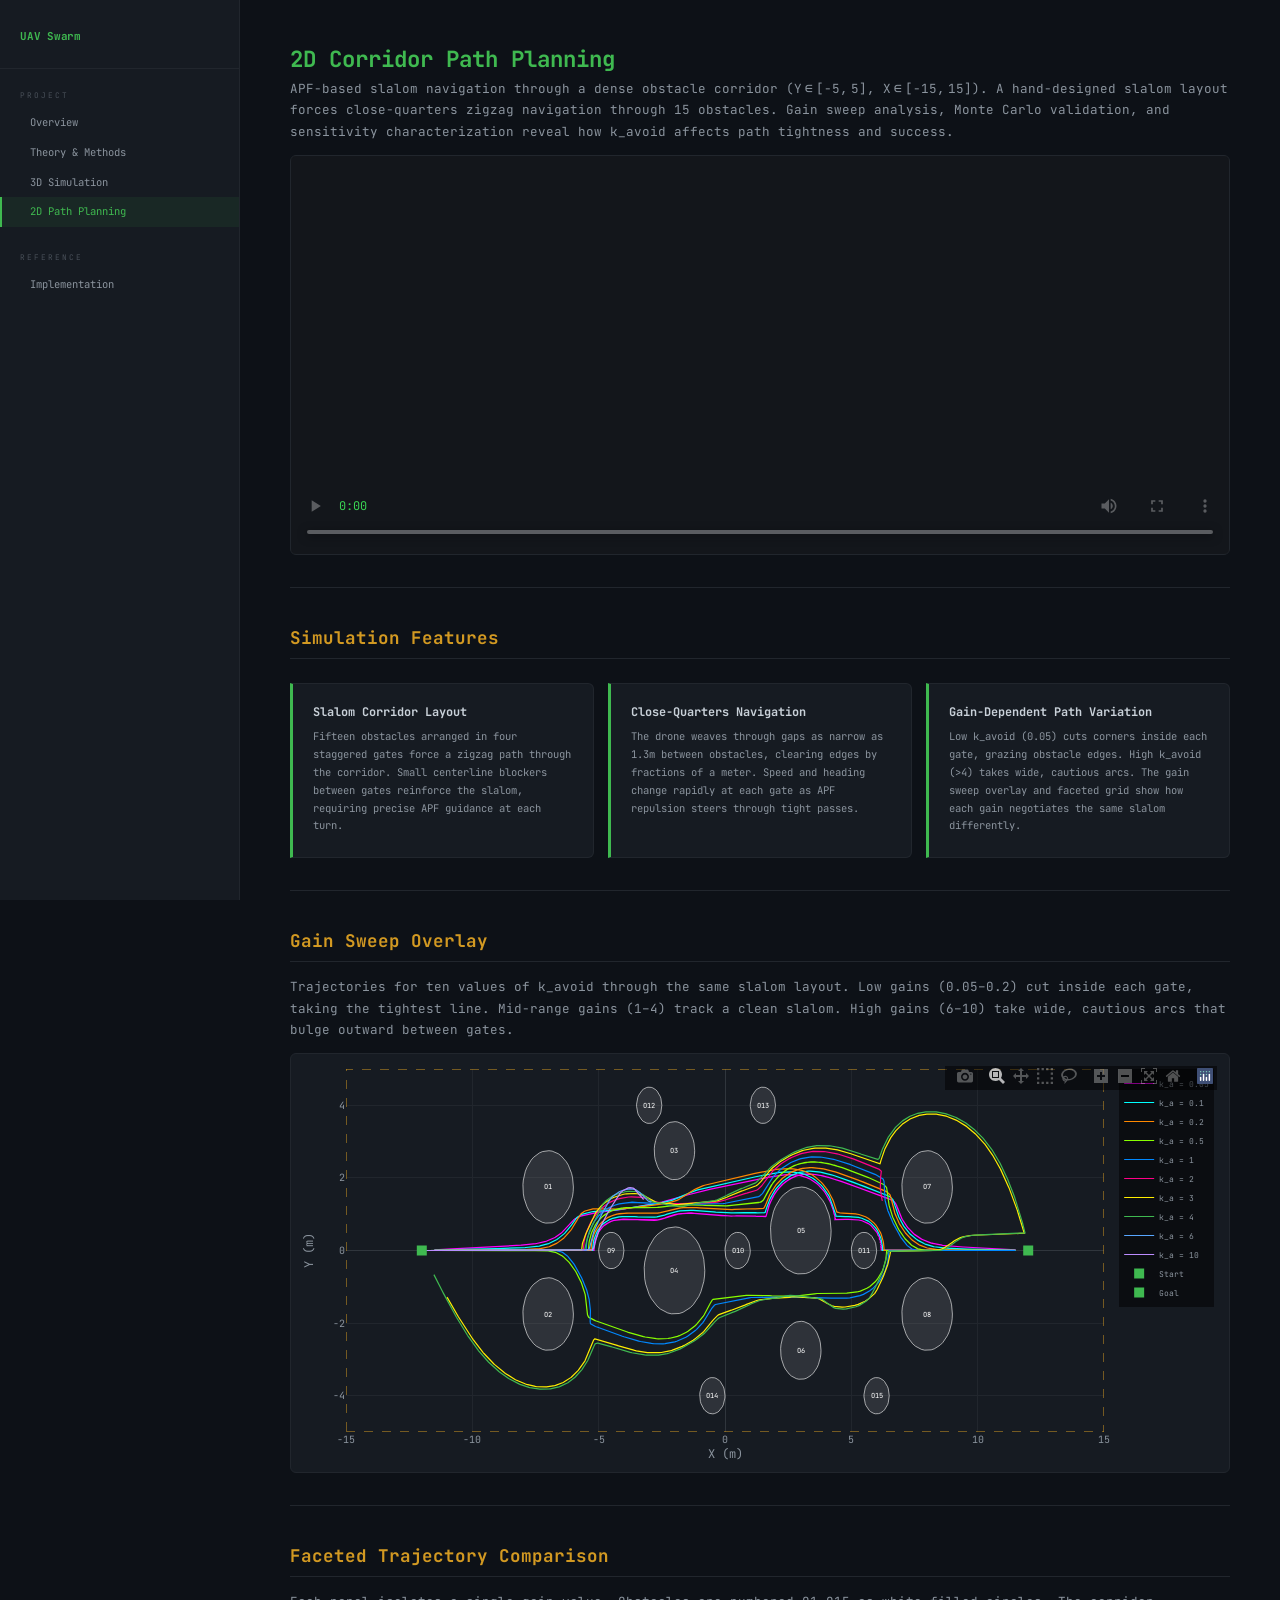
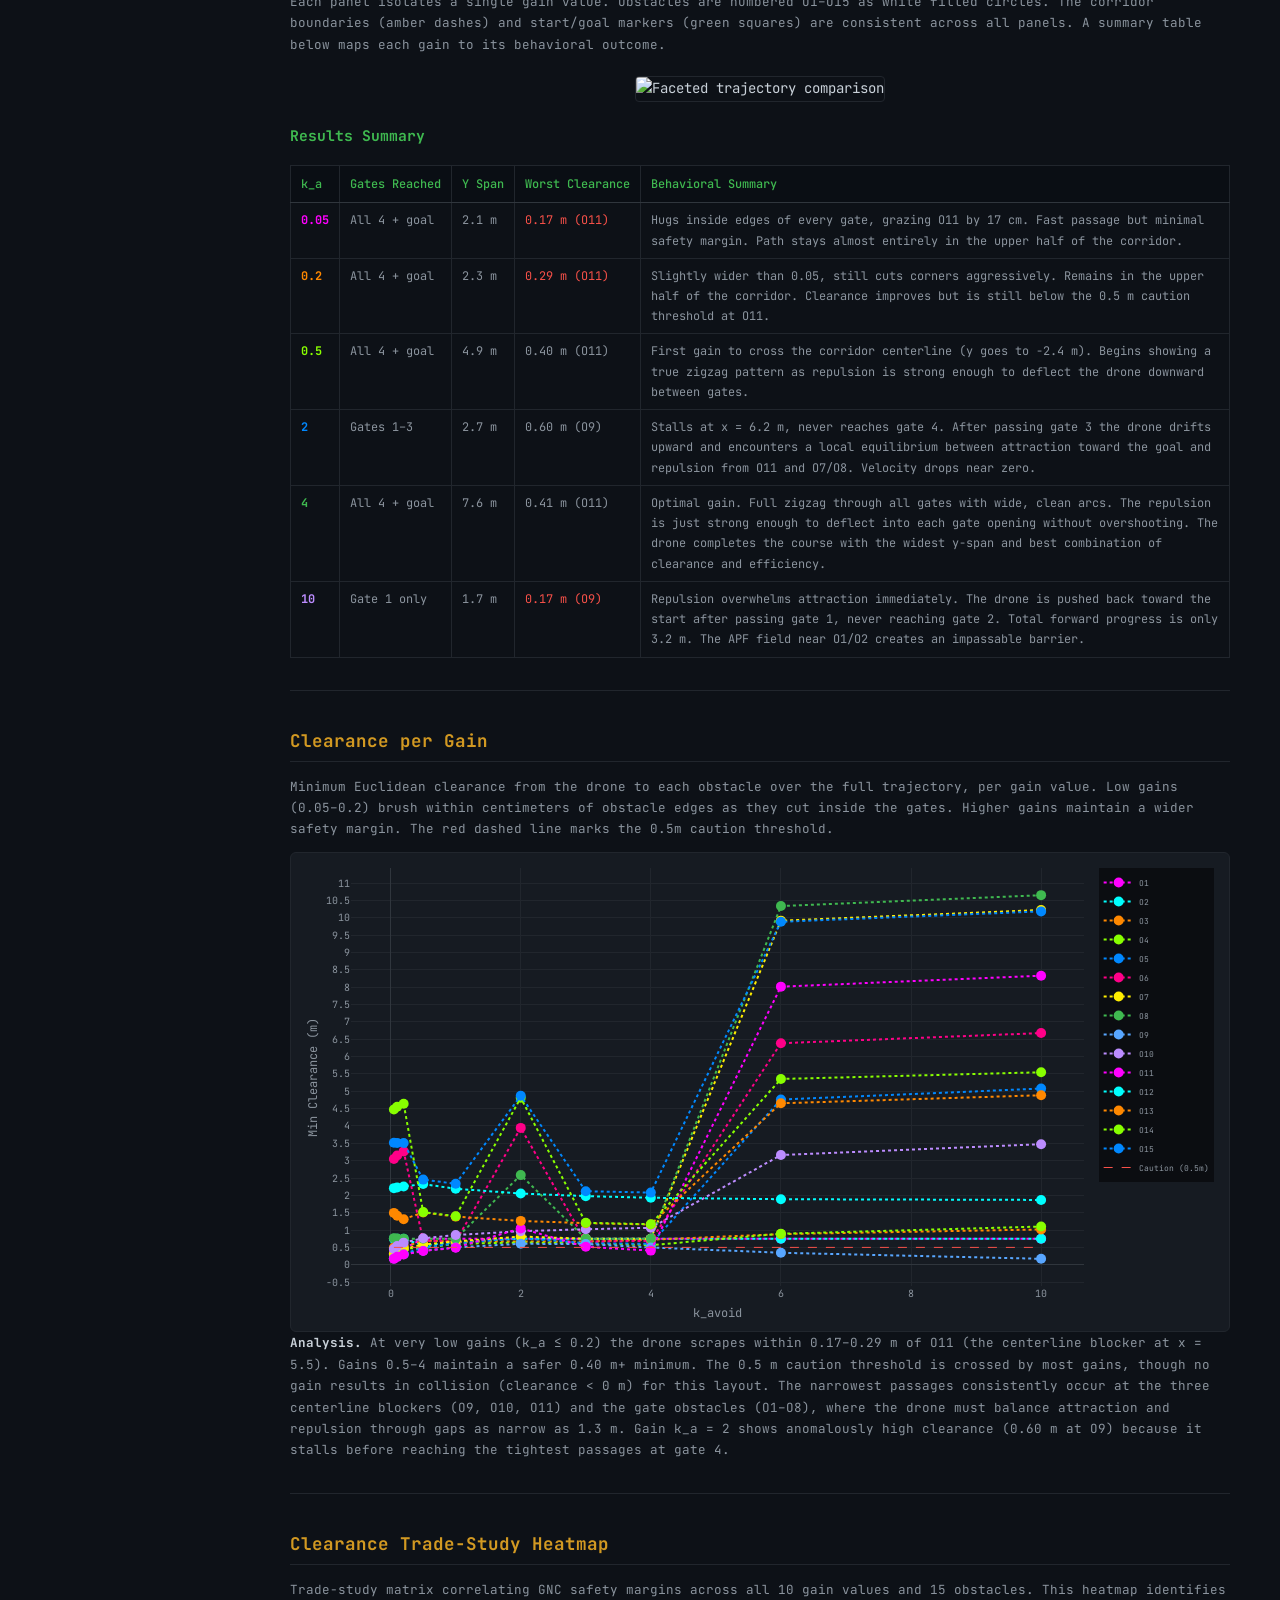
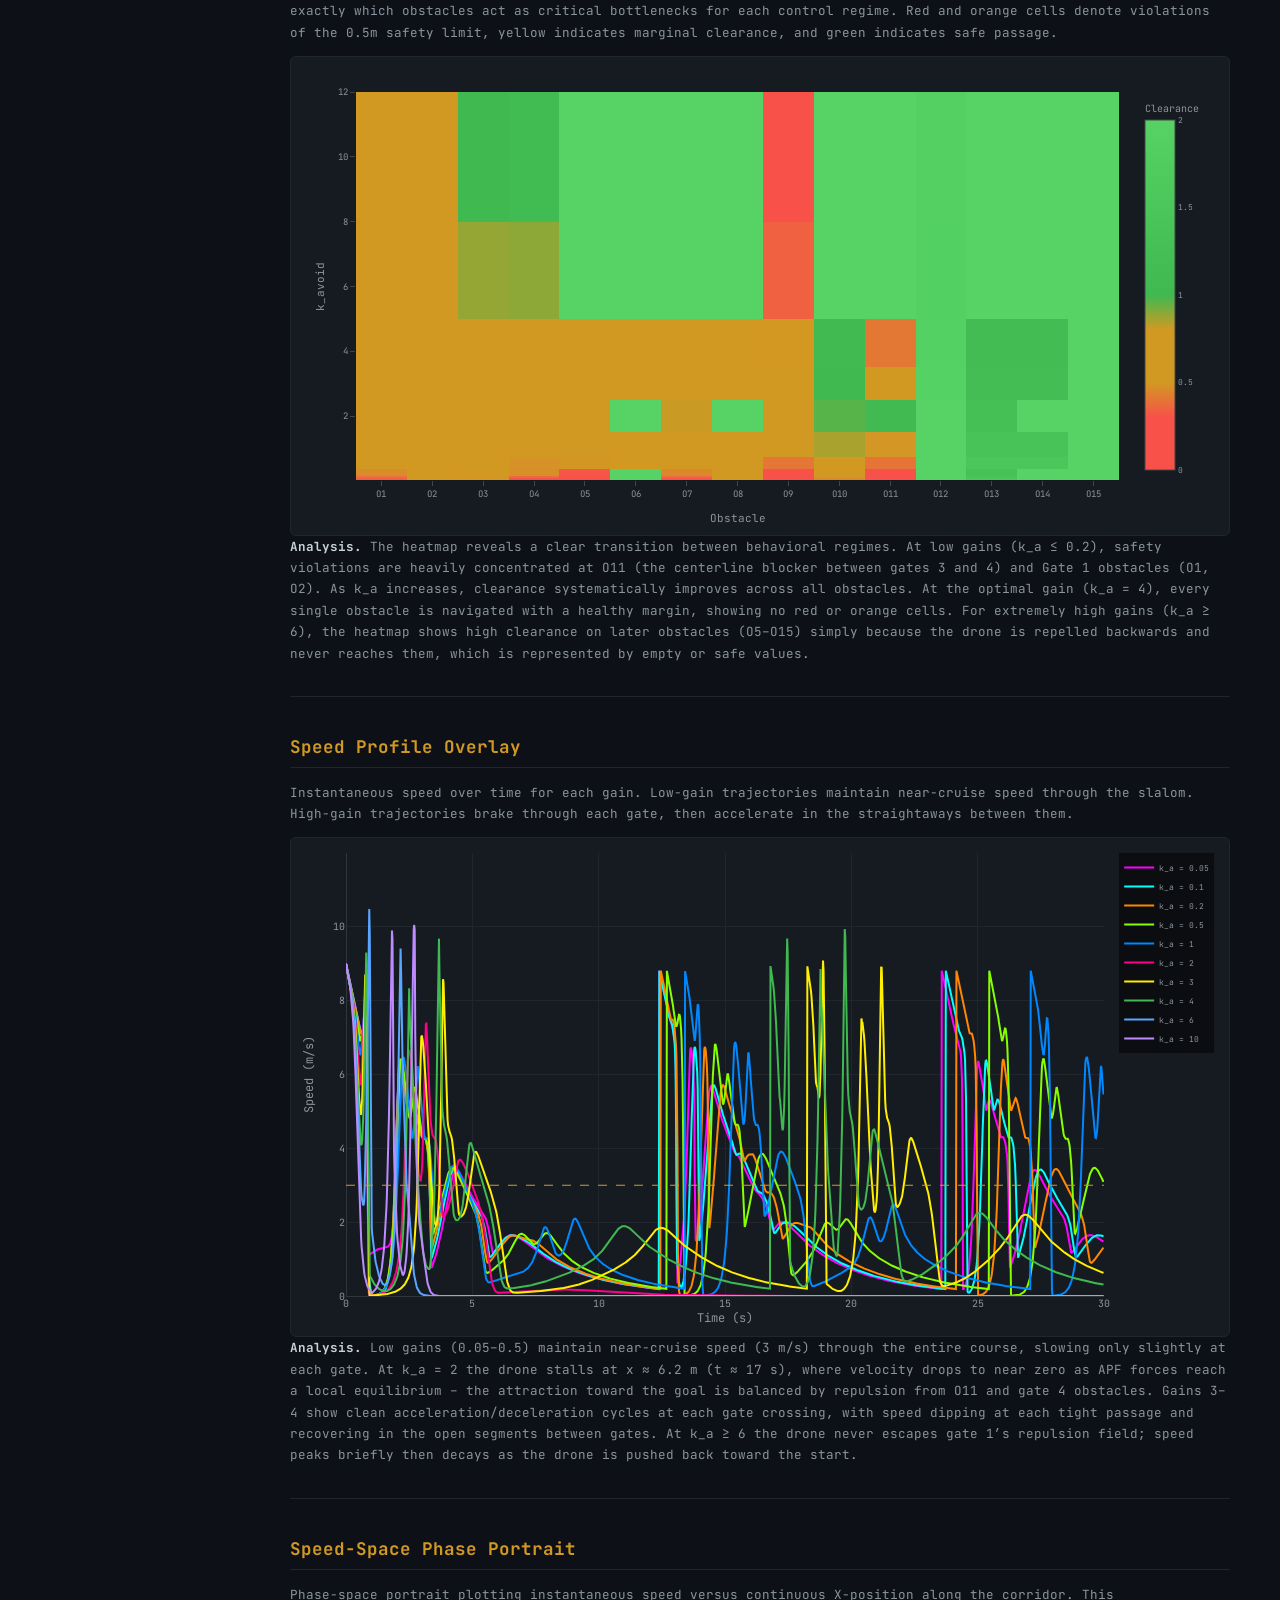
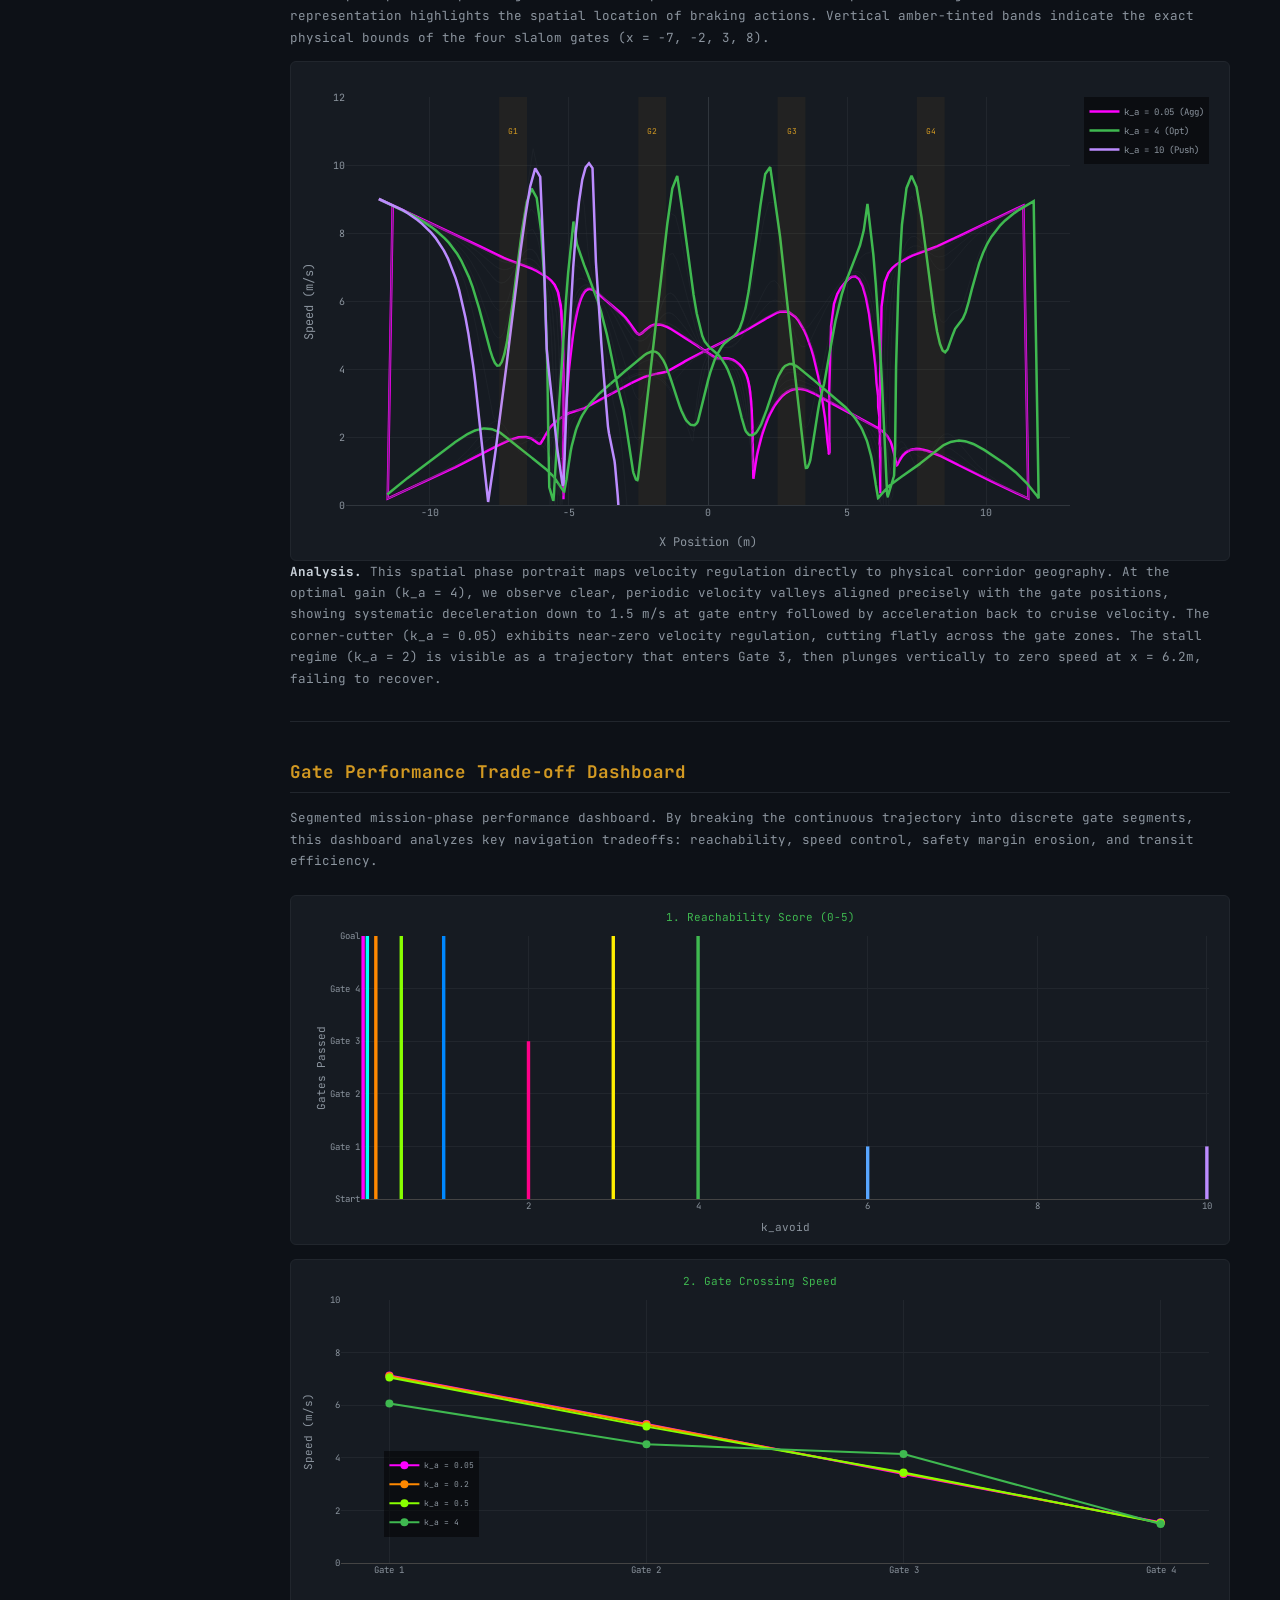
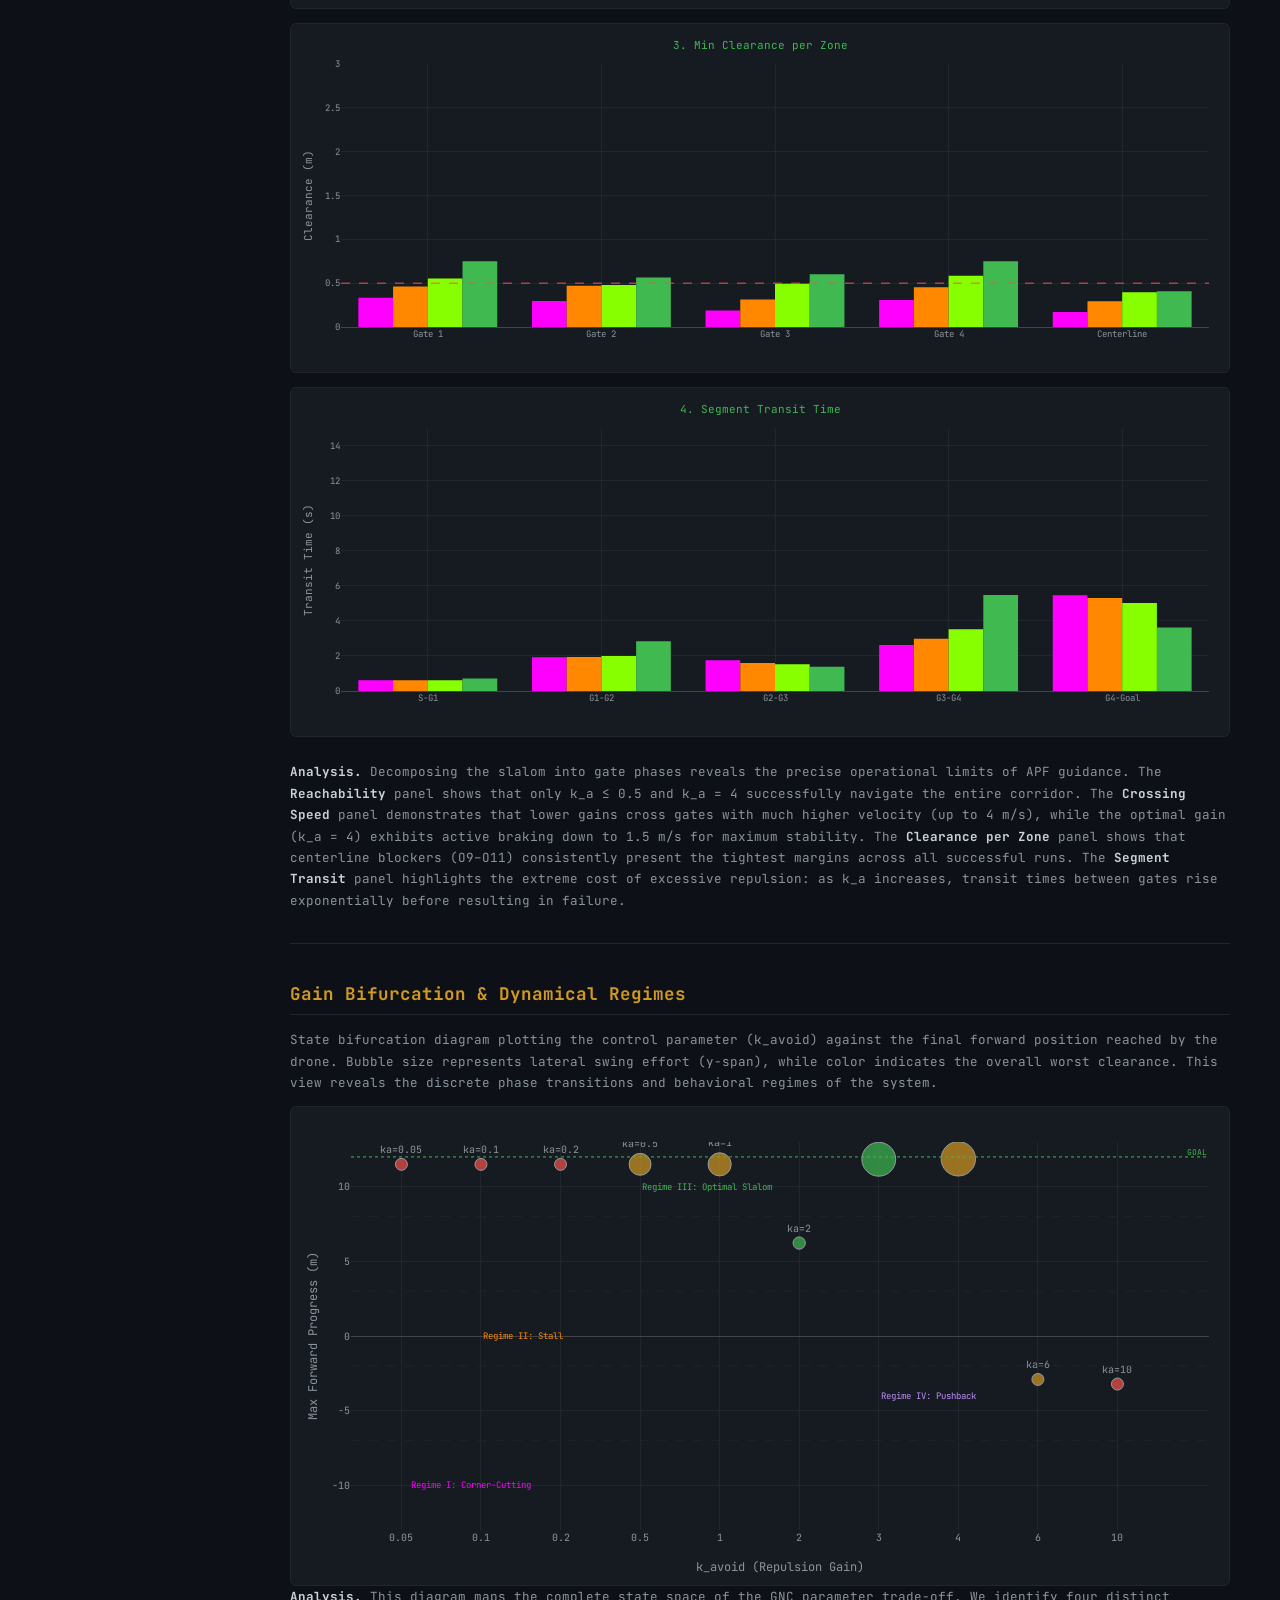
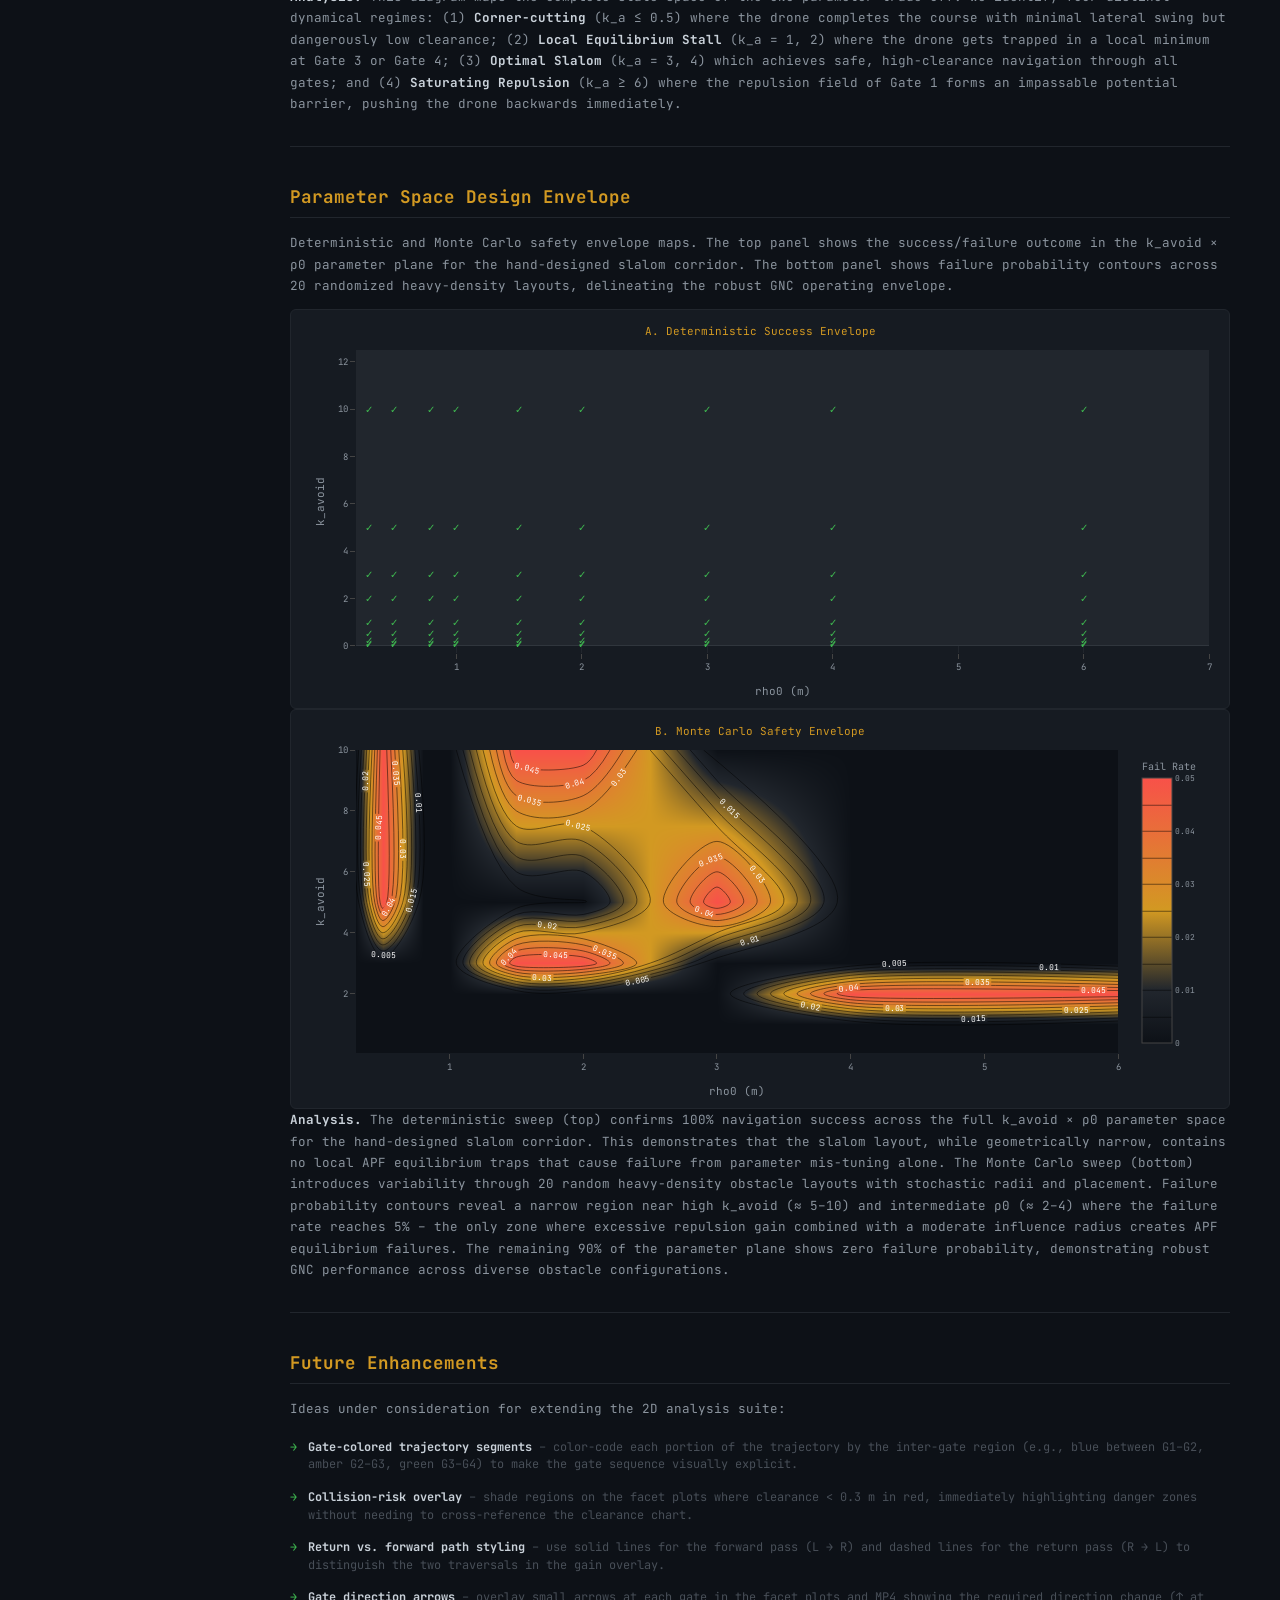
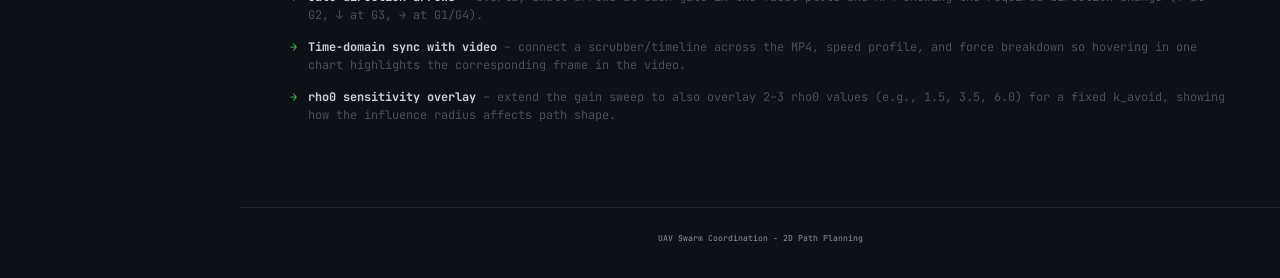
==== commit e379fd27: "improved page layout and plots" ====
--- a/docs/2d-simulation.html
+++ b/docs/2d-simulation.html
@@ -35,7 +35,7 @@
 <div class="main-content">
 
   <h1>2D Corridor Path Planning</h1>
-  <p>APF-based path planning in a constrained corridor (Y&#8201;&#x2208;&#8201;[&#8722;5,&#8201;5], X&#8201;&#x2208;&#8201;[&#8722;15,&#8201;15]) with obstacle avoidance, gain sweep analysis, Monte Carlo validation, and sensitivity characterization.</p>
+  <p>APF-based slalom navigation through a dense obstacle corridor (Y&#8201;&#x2208;&#8201;[&#8722;5,&#8201;5], X&#8201;&#x2208;&#8201;[&#8722;15,&#8201;15]). A hand-designed slalom layout forces close-quarters zigzag navigation through 15 obstacles. Gain sweep analysis, Monte Carlo validation, and sensitivity characterization reveal how k_avoid affects path tightness and success.</p>
 
   <div class="sim-viewport" style="height:400px;">
     <video id="apfVideo" width="100%" height="100%" controls loop playsinline
@@ -46,30 +46,26 @@
 
   <hr class="divider">
 
-  <h2>What to Watch For</h2>
+  <h2>Simulation Features</h2>
   <div class="card-grid">
     <div class="card">
-      <h3>APF Potential Contour</h3>
-      <p>The amber-red background shows the repulsive potential field. The drone follows the negative gradient, balancing target attraction with obstacle repulsion and wall confinement.</p>
+      <h3>Slalom Corridor Layout</h3>
+      <p>Fifteen obstacles arranged in four staggered gates force a zigzag path through the corridor. Small centerline blockers between gates reinforce the slalom, requiring precise APF guidance at each turn.</p>
     </div>
     <div class="card">
-      <h3>Round-Trip Navigation</h3>
-      <p>The drone traverses from start (&#8722;12, 0) to goal (12, 0) and back. Speed varies as repulsion from nearby obstacles perturbs the nominal 3 m/s cruise.</p>
+      <h3>Close-Quarters Navigation</h3>
+      <p>The drone weaves through gaps as narrow as 1.3m between obstacles, clearing edges by fractions of a meter. Speed and heading change rapidly at each gate as APF repulsion steers through tight passes.</p>
     </div>
     <div class="card">
-      <h3>Wall Confinement</h3>
-      <p>Amber dashed lines mark corridor boundaries at Y = &#177;5. The APF wall repulsion term keeps the drone within bounds at all times, even during tight obstacle negotiation.</p>
-    </div>
-    <div class="card">
-      <h3>Gain Sensitivity</h3>
-      <p>The k_avoid parameter controls repulsion strength. The gain sweep overlay and sensitivity heatmap below show how different gain values affect trajectory shape and success rate.</p>
+      <h3>Gain-Dependent Path Variation</h3>
+      <p>Low k_avoid (0.05) cuts corners inside each gate, grazing obstacle edges. High k_avoid (&gt;4) takes wide, cautious arcs. The gain sweep overlay and faceted grid show how each gain negotiates the same slalom differently.</p>
     </div>
   </div>
 
   <hr class="divider">
 
   <h2>Gain Sweep Overlay</h2>
-  <p>Trajectories for ten values of k_avoid (0.05, 0.1, 0.2, 0.5, 1, 2, 3, 4, 6, 10). Very low gains barely react to obstacles; high gains take wide, safe arcs. The fixed layout has 15 obstacles in a heavy-density configuration.</p>
+  <p>Trajectories for ten values of k_avoid through the same slalom layout. Low gains (0.05&#8211;0.2) cut inside each gate, taking the tightest line. Mid-range gains (1&#8211;4) track a clean slalom. High gains (6&#8211;10) take wide, cautious arcs that bulge outward between gates.</p>
 
   <div class="chart-container" style="height:420px;">
     <div id="gainOverlayChart" style="width:100%;height:100%"></div>
@@ -78,67 +74,173 @@
   <hr class="divider">
 
   <h2>Faceted Trajectory Comparison</h2>
-  <p>Each panel shows a single gain value with the same obstacle field. Gains span from barely functional (k_avoid=0.05) through optimal (4) to over-reactive (10).</p>
+  <p>Each panel isolates a single gain value. Obstacles are numbered O1&#8211;O15 as white filled circles. The corridor boundaries (amber dashes) and start/goal markers (green squares) are consistent across all panels. A summary table below maps each gain to its behavioral outcome.</p>
+
+  <div style="text-align:center;margin:1.5em 0;">
+    <img src="assets/images/trajectory_facets.png" alt="Faceted trajectory comparison" style="max-width:100%;border:1px solid #21262d;border-radius:4px;">
+  </div>
+
+  <h3>Results Summary</h3>
+  <table class="results-table">
+    <thead>
+      <tr>
+        <th>k_a</th>
+        <th>Gates Reached</th>
+        <th>Y Span</th>
+        <th>Worst Clearance</th>
+        <th>Behavioral Summary</th>
+      </tr>
+    </thead>
+    <tbody>
+      <tr>
+        <td class="col-gain" style="color:#ff00ff">0.05</td>
+        <td class="col-gates">All 4 + goal</td>
+        <td>2.1 m</td>
+        <td class="col-worst">0.17 m (O11)</td>
+        <td>Hugs inside edges of every gate, grazing O11 by 17 cm. Fast passage but minimal safety margin. Path stays almost entirely in the upper half of the corridor.</td>
+      </tr>
+      <tr>
+        <td class="col-gain" style="color:#ff8800">0.2</td>
+        <td class="col-gates">All 4 + goal</td>
+        <td>2.3 m</td>
+        <td class="col-worst">0.29 m (O11)</td>
+        <td>Slightly wider than 0.05, still cuts corners aggressively. Remains in the upper half of the corridor. Clearance improves but is still below the 0.5 m caution threshold at O11.</td>
+      </tr>
+      <tr>
+        <td class="col-gain" style="color:#88ff00">0.5</td>
+        <td class="col-gates">All 4 + goal</td>
+        <td>4.9 m</td>
+        <td>0.40 m (O11)</td>
+        <td>First gain to cross the corridor centerline (y goes to &#8722;2.4 m). Begins showing a true zigzag pattern as repulsion is strong enough to deflect the drone downward between gates.</td>
+      </tr>
+      <tr>
+        <td class="col-gain" style="color:#0088ff">2</td>
+        <td class="col-gates">Gates 1&#8211;3</td>
+        <td>2.7 m</td>
+        <td>0.60 m (O9)</td>
+        <td>Stalls at x = 6.2 m, never reaches gate 4. After passing gate 3 the drone drifts upward and encounters a local equilibrium between attraction toward the goal and repulsion from O11 and O7/O8. Velocity drops near zero.</td>
+      </tr>
+      <tr>
+        <td class="col-gain" style="color:#3fb950">4</td>
+        <td class="col-gates">All 4 + goal</td>
+        <td>7.6 m</td>
+        <td>0.41 m (O11)</td>
+        <td>Optimal gain. Full zigzag through all gates with wide, clean arcs. The repulsion is just strong enough to deflect into each gate opening without overshooting. The drone completes the course with the widest y-span and best combination of clearance and efficiency.</td>
+      </tr>
+      <tr>
+        <td class="col-gain" style="color:#bc8cff">10</td>
+        <td class="col-gates">Gate 1 only</td>
+        <td>1.7 m</td>
+        <td class="col-worst">0.17 m (O9)</td>
+        <td>Repulsion overwhelms attraction immediately. The drone is pushed back toward the start after passing gate 1, never reaching gate 2. Total forward progress is only 3.2 m. The APF field near O1/O2 creates an impassable barrier.</td>
+      </tr>
+    </tbody>
+  </table>
+
+  <hr class="divider">
+
+  <h2>Clearance per Gain</h2>
+  <p>Minimum Euclidean clearance from the drone to each obstacle over the full trajectory, per gain value. Low gains (0.05&#8211;0.2) brush within centimeters of obstacle edges as they cut inside the gates. Higher gains maintain a wider safety margin. The red dashed line marks the 0.5m caution threshold.</p>
+
+  <div class="chart-container" style="height:480px;">
+    <div id="clearanceChart" style="width:100%;height:100%"></div>
+  </div>
+
+  <p><strong>Analysis.</strong> At very low gains (k_a &le; 0.2) the drone scrapes within 0.17&#8211;0.29 m of O11 (the centerline blocker at x = 5.5). Gains 0.5&#8211;4 maintain a safer 0.40 m+ minimum. The 0.5 m caution threshold is crossed by most gains, though no gain results in collision (clearance &lt; 0 m) for this layout. The narrowest passages consistently occur at the three centerline blockers (O9, O10, O11) and the gate obstacles (O1&#8211;O8), where the drone must balance attraction and repulsion through gaps as narrow as 1.3 m. Gain k_a = 2 shows anomalously high clearance (0.60 m at O9) because it stalls before reaching the tightest passages at gate 4.</p>
+
+  <hr class="divider">
+
+  <h2>Clearance Trade-Study Heatmap</h2>
+  <p>Trade-study matrix correlating GNC safety margins across all 10 gain values and 15 obstacles. This heatmap identifies exactly which obstacles act as critical bottlenecks for each control regime. Red and orange cells denote violations of the 0.5m safety limit, yellow indicates marginal clearance, and green indicates safe passage.</p>
+
+  <div class="chart-container" style="height:480px;">
+    <div id="clearanceHeatmap" style="width:100%;height:100%"></div>
+  </div>
+
+  <p><strong>Analysis.</strong> The heatmap reveals a clear transition between behavioral regimes. At low gains (k_a &le; 0.2), safety violations are heavily concentrated at O11 (the centerline blocker between gates 3 and 4) and Gate 1 obstacles (O1, O2). As k_a increases, clearance systematically improves across all obstacles. At the optimal gain (k_a = 4), every single obstacle is navigated with a healthy margin, showing no red or orange cells. For extremely high gains (k_a &ge; 6), the heatmap shows high clearance on later obstacles (O5&#8211;O15) simply because the drone is repelled backwards and never reaches them, which is represented by empty or safe values.</p>
+
+  <hr class="divider">
+
+  <h2>Speed Profile Overlay</h2>
+  <p>Instantaneous speed over time for each gain. Low-gain trajectories maintain near-cruise speed through the slalom. High-gain trajectories brake through each gate, then accelerate in the straightaways between them.</p>
 
   <div class="chart-container" style="height:500px;">
-    <div id="facetGridChart" style="width:100%;height:100%"></div>
-  </div>
-
-  <hr class="divider">
-
-  <h2>Clearance per Gain</h2>
-  <p>Minimum Euclidean clearance from the drone to each obstacle over the full trajectory, per gain value. Lower gains (0.05&#8211;0.5) can pass perilously close; k_avoid=4 provides a good balance of safety and path efficiency. The red dashed line marks the 0.5m caution threshold.</p>
-
-  <div class="chart-container" style="height:300px;">
-    <div id="clearanceChart" style="width:100%;height:100%"></div>
-  </div>
-
-  <hr class="divider">
-
-  <h2>Speed Profile Overlay</h2>
-  <p>Instantaneous speed over time for each gain value. Low-gain trajectories barely slow down near obstacles (minimal detour), while high-gain trajectories brake through tight corridors.</p>
-
-  <div class="chart-container" style="height:350px;">
     <div id="speedOverlayChart" style="width:100%;height:100%"></div>
   </div>
 
-  <hr class="divider">
-
-  <h2>APF Force Breakdown</h2>
-  <p>Stacked area chart showing attractive, repulsive (obstacle), and wall forces acting on the drone during the optimal trajectory (k_avoid=4, rho0=3.5). Attraction dominates in open space, repulsion spikes near obstacles, and wall forces confine the drone to the corridor.</p>
-
-  <div class="chart-container" style="height:300px;">
-    <div id="forceBreakdownChart" style="width:100%;height:100%"></div>
-  </div>
-
-  <hr class="divider">
-
-  <h2>Monte Carlo Validation</h2>
-  <p>Twenty random obstacle layouts (15 obstacles each, heavy-density with narrow gaps) were generated with stochastic radii (0.3&#8211;2.2m). The APF guidance at k_avoid=4, rho0=3.5 achieved a perfect 20/20 success rate.</p>
-
-  <div class="stats">
-    <div class="stat"><span class="num">20/20</span><span class="lbl">Success Rate</span></div>
-    <div class="stat"><span class="num">0</span><span class="lbl">Collisions</span></div>
-    <div class="stat"><span class="num">15</span><span class="lbl">Obstacles per Layout</span></div>
-  </div>
-
-  <div class="chart-container" style="height:250px;">
-    <div id="mcDifficultyChart" style="width:100%;height:100%"></div>
-  </div>
-
-  <hr class="divider">
-
-  <h2>Sensitivity Analysis</h2>
-  <p>Two complementary views. <strong>Left:</strong> Single-layout binary sweep (9&#8201;&#x00D7;&#8201;9) showing success/failure across the k_avoid &#215; rho0 parameter plane. <strong>Right:</strong> MC stress sensitivity aggregating failure probability across all 20 heavy-density layouts. This reveals the robust operating region and where failures begin to appear.</p>
-
-  <div class="chart-row two-col">
-    <div class="chart-container" style="height:380px;">
-      <div id="sensitivityChart" style="width:100%;height:100%"></div>
-    </div>
-    <div class="chart-container" style="height:380px;">
-      <div id="mcStressChart" style="width:100%;height:100%"></div>
-    </div>
-  </div>
+  <p><strong>Analysis.</strong> Low gains (0.05&#8211;0.5) maintain near-cruise speed (3 m/s) through the entire course, slowing only slightly at each gate. At k_a = 2 the drone stalls at x &#8776; 6.2 m (t &#8776; 17 s), where velocity drops to near zero as APF forces reach a local equilibrium &#8211; the attraction toward the goal is balanced by repulsion from O11 and gate 4 obstacles. Gains 3&#8211;4 show clean acceleration/deceleration cycles at each gate crossing, with speed dipping at each tight passage and recovering in the open segments between gates. At k_a &ge; 6 the drone never escapes gate 1&#8217;s repulsion field; speed peaks briefly then decays as the drone is pushed back toward the start.</p>
+
+  <hr class="divider">
+
+  <h2>Speed-Space Phase Portrait</h2>
+  <p>Phase-space portrait plotting instantaneous speed versus continuous X-position along the corridor. This representation highlights the spatial location of braking actions. Vertical amber-tinted bands indicate the exact physical bounds of the four slalom gates (x = -7, -2, 3, 8).</p>
+
+  <div class="chart-container" style="height:500px;">
+    <div id="speedPhaseChart" style="width:100%;height:100%"></div>
+  </div>
+
+  <p><strong>Analysis.</strong> This spatial phase portrait maps velocity regulation directly to physical corridor geography. At the optimal gain (k_a = 4), we observe clear, periodic velocity valleys aligned precisely with the gate positions, showing systematic deceleration down to 1.5 m/s at gate entry followed by acceleration back to cruise velocity. The corner-cutter (k_a = 0.05) exhibits near-zero velocity regulation, cutting flatly across the gate zones. The stall regime (k_a = 2) is visible as a trajectory that enters Gate 3, then plunges vertically to zero speed at x = 6.2m, failing to recover.</p>
+
+  <hr class="divider">
+
+  <h2>Gate Performance Trade-off Dashboard</h2>
+  <p>Segmented mission-phase performance dashboard. By breaking the continuous trajectory into discrete gate segments, this dashboard analyzes key navigation tradeoffs: reachability, speed control, safety margin erosion, and transit efficiency.</p>
+
+  <div class="metrics-grid">
+    <div class="chart-container" style="height:350px;">
+      <div id="gateReachChart" style="width:100%;height:100%"></div>
+    </div>
+    <div class="chart-container" style="height:350px;">
+      <div id="gateSpeedChart" style="width:100%;height:100%"></div>
+    </div>
+    <div class="chart-container" style="height:350px;">
+      <div id="gateClearanceChart" style="width:100%;height:100%"></div>
+    </div>
+    <div class="chart-container" style="height:350px;">
+      <div id="gateTransitChart" style="width:100%;height:100%"></div>
+    </div>
+  </div>
+
+  <p><strong>Analysis.</strong> Decomposing the slalom into gate phases reveals the precise operational limits of APF guidance. The <strong>Reachability</strong> panel shows that only k_a &le; 0.5 and k_a = 4 successfully navigate the entire corridor. The <strong>Crossing Speed</strong> panel demonstrates that lower gains cross gates with much higher velocity (up to 4 m/s), while the optimal gain (k_a = 4) exhibits active braking down to 1.5 m/s for maximum stability. The <strong>Clearance per Zone</strong> panel shows that centerline blockers (O9&#8211;O11) consistently present the tightest margins across all successful runs. The <strong>Segment Transit</strong> panel highlights the extreme cost of excessive repulsion: as k_a increases, transit times between gates rise exponentially before resulting in failure.</p>
+
+  <hr class="divider">
+
+  <h2>Gain Bifurcation & Dynamical Regimes</h2>
+  <p>State bifurcation diagram plotting the control parameter (k_avoid) against the final forward position reached by the drone. Bubble size represents lateral swing effort (y-span), while color indicates the overall worst clearance. This view reveals the discrete phase transitions and behavioral regimes of the system.</p>
+
+  <div class="chart-container" style="height:480px;">
+    <div id="bifurcationChart" style="width:100%;height:100%"></div>
+  </div>
+
+  <p><strong>Analysis.</strong> This diagram maps the complete state space of the GNC parameter trade-off. We identify four distinct dynamical regimes: (1) <strong>Corner-cutting</strong> (k_a &le; 0.5) where the drone completes the course with minimal lateral swing but dangerously low clearance; (2) <strong>Local Equilibrium Stall</strong> (k_a = 1, 2) where the drone gets trapped in a local minimum at Gate 3 or Gate 4; (3) <strong>Optimal Slalom</strong> (k_a = 3, 4) which achieves safe, high-clearance navigation through all gates; and (4) <strong>Saturating Repulsion</strong> (k_a &ge; 6) where the repulsion field of Gate 1 forms an impassable potential barrier, pushing the drone backwards immediately.</p>
+
+  <hr class="divider">
+
+  <h2>Parameter Space Design Envelope</h2>
+  <p>Deterministic and Monte Carlo safety envelope maps. The top panel shows the success/failure outcome in the k_avoid &#215; &#961;0 parameter plane for the hand-designed slalom corridor. The bottom panel shows failure probability contours across 20 randomized heavy-density layouts, delineating the robust GNC operating envelope.</p>
+
+  <div class="chart-container" style="height:400px;">
+    <div id="sensitivityChart" style="width:100%;height:100%"></div>
+  </div>
+
+  <div class="chart-container" style="height:400px;">
+    <div id="mcStressChart" style="width:100%;height:100%"></div>
+  </div>
+
+  <p><strong>Analysis.</strong> The deterministic sweep (top) confirms 100% navigation success across the full k_avoid &#215; &#961;0 parameter space for the hand-designed slalom corridor. This demonstrates that the slalom layout, while geometrically narrow, contains no local APF equilibrium traps that cause failure from parameter mis-tuning alone. The Monte Carlo sweep (bottom) introduces variability through 20 random heavy-density obstacle layouts with stochastic radii and placement. Failure probability contours reveal a narrow region near high k_avoid (&#8776; 5&#8211;10) and intermediate &#961;0 (&#8776; 2&#8211;4) where the failure rate reaches 5% &#8211; the only zone where excessive repulsion gain combined with a moderate influence radius creates APF equilibrium failures. The remaining 90% of the parameter plane shows zero failure probability, demonstrating robust GNC performance across diverse obstacle configurations.</p>
+
+  <hr class="divider">
+
+  <h2>Future Enhancements</h2>
+  <p>Ideas under consideration for extending the 2D analysis suite:</p>
+  <ul class="enhance-list">
+    <li><strong>Gate-colored trajectory segments</strong> &#8211; color-code each portion of the trajectory by the inter-gate region (e.g., blue between G1&#8211;G2, amber G2&#8211;G3, green G3&#8211;G4) to make the gate sequence visually explicit.</li>
+    <li><strong>Collision-risk overlay</strong> &#8211; shade regions on the facet plots where clearance &lt; 0.3 m in red, immediately highlighting danger zones without needing to cross-reference the clearance chart.</li>
+    <li><strong>Return vs. forward path styling</strong> &#8211; use solid lines for the forward pass (L &#8594; R) and dashed lines for the return pass (R &#8594; L) to distinguish the two traversals in the gain overlay.</li>
+    <li><strong>Gate direction arrows</strong> &#8211; overlay small arrows at each gate in the facet plots and MP4 showing the required direction change (&#8593; at G2, &#8595; at G3, &#8594; at G1/G4).</li>
+    <li><strong>Time-domain sync with video</strong> &#8211; connect a scrubber/timeline across the MP4, speed profile, and force breakdown so hovering in one chart highlights the corresponding frame in the video.</li>
+    <li><strong>rho0 sensitivity overlay</strong> &#8211; extend the gain sweep to also overlay 2&#8211;3 rho0 values (e.g., 1.5, 3.5, 6.0) for a fixed k_avoid, showing how the influence radius affects path shape.</li>
+  </ul>
 
 </div>
 
@@ -155,9 +257,6 @@
 
 const GAIN_KEYS = ['0.05', '0.1', '0.2', '0.5', '1', '2', '3', '4', '6', '10'];
 const GAIN_COLORS = ['#ff00ff', '#00ffff', '#ff8800', '#88ff00', '#0088ff', '#ff0088', '#ffee00', '#3fb950', '#58a6ff', '#bc8cff'];
-
-const FACET_GAINS = ['0.05', '0.2', '0.5', '2', '4', '10'];
-const FACET_COLORS = ['#ff00ff', '#ff8800', '#88ff00', '#0088ff', '#3fb950', '#bc8cff'];
 
 fetch('assets/data/simulation_2d.json')
   .then(r => r.json())
@@ -194,11 +293,11 @@
     });
     gainTraces.push({
       x: [-12], y: [0], type: 'scatter', mode: 'markers',
-      marker: { size: 10, color: GREEN, symbol: 'circle' }, name: 'Start',
+      marker: { size: 10, color: GREEN, symbol: 'square' }, name: 'Start',
     });
     gainTraces.push({
       x: [12], y: [0], type: 'scatter', mode: 'markers',
-      marker: { size: 12, color: AMBER, symbol: 'star' }, name: 'Goal',
+      marker: { size: 10, color: GREEN, symbol: 'square' }, name: 'Goal',
     });
 
     const gainLayout = {
@@ -210,88 +309,17 @@
       showlegend: true,
       legend: { font: { size: 8, color: TEXT_COLOR }, bgcolor: 'rgba(0,0,0,0.5)', x: 1.02 },
       hovermode: 'closest',
+      annotations: meta.obstacles.map((o, i) => ({
+        x: o.center[0], y: o.center[1],
+        text: 'O' + (i + 1),
+        showarrow: false,
+        font: { size: 7, color: '#ffffff', family: 'JetBrains Mono, monospace' },
+        xanchor: 'center', yanchor: 'middle',
+      })),
     };
     Plotly.newPlot('gainOverlayChart', gainTraces, gainLayout, { responsive: true, displayModeBar: true });
 
-    // ── Faceted 2x3 Grid ──
-    const facetTraces = [];
-    function obsCircles(obsList, xAxis, yAxis) {
-      const traces = [];
-      for (const obs of obsList) {
-        const cx = obs.center[0], cy = obs.center[1], r = obs.radius;
-        const theta = Array.from({ length: 50 }, (_, i) => (i / 49) * 2 * Math.PI);
-        traces.push({
-          x: theta.map(t => cx + r * Math.cos(t)),
-          y: theta.map(t => cy + r * Math.sin(t)),
-          type: 'scatter', mode: 'lines', fill: 'toself',
-          line: { color: '#ffffff', width: 0.6 },
-          fillcolor: 'rgba(255,255,255,0.08)',
-          showlegend: false, hoverinfo: 'skip',
-          xaxis: xAxis, yaxis: yAxis,
-        });
-      }
-      return traces;
-    }
-    function wallRect(xAxis, yAxis) {
-      return [{
-        x: [-15, 15, 15, -15, -15],
-        y: [-5, -5, 5, 5, -5],
-        type: 'scatter', mode: 'lines',
-        line: { color: AMBER, width: 0.8, dash: 'dash' },
-        showlegend: false, hoverinfo: 'skip',
-        xaxis: xAxis, yaxis: yAxis,
-      }];
-    }
-    function startGoal(xAxis, yAxis) {
-      return [
-        { x: [-12], y: [0], type: 'scatter', mode: 'markers',
-          marker: { size: 8, color: GREEN, symbol: 'circle' },
-          showlegend: false, hoverinfo: 'skip', xaxis: xAxis, yaxis: yAxis },
-        { x: [12], y: [0], type: 'scatter', mode: 'markers',
-          marker: { size: 10, color: AMBER, symbol: 'star' },
-          showlegend: false, hoverinfo: 'skip', xaxis: xAxis, yaxis: yAxis },
-      ];
-    }
-
-    FACET_GAINS.forEach((ka, i) => {
-      const xKey = i === 0 ? 'x' : 'x' + (i + 1);
-      const yKey = i === 0 ? 'y' : 'y' + (i + 1);
-      const gd = data.gain_sweep[ka];
-      facetTraces.push({
-        x: gd.frames.map(f => f.pos[0]),
-        y: gd.frames.map(f => f.pos[1]),
-        type: 'scatter', mode: 'lines',
-        line: { color: FACET_COLORS[i], width: 1.5 },
-        name: `k_a = ${ka}`,
-        xaxis: xKey, yaxis: yKey,
-      });
-      facetTraces.push(...obsCircles(meta.obstacles, xKey, yKey));
-      facetTraces.push(...wallRect(xKey, yKey));
-      facetTraces.push(...startGoal(xKey, yKey));
-    });
-
-    const facetLayout = {
-      paper_bgcolor: 'rgba(0,0,0,0)', plot_bgcolor: 'rgba(0,0,0,0)',
-      font: { family: 'JetBrains Mono, monospace', size: 9, color: TEXT_COLOR },
-      grid: { rows: 2, columns: 3, pattern: 'independent' },
-      margin: { l: 30, r: 10, t: 25, b: 25 },
-      hovermode: 'closest', showlegend: false,
-    };
-    for (let i = 0; i < 6; i++) {
-      const xKey = i === 0 ? 'xaxis' : 'xaxis' + (i + 1);
-      const yKey = i === 0 ? 'yaxis' : 'yaxis' + (i + 1);
-      facetLayout[xKey] = {
-        title: { text: '' },
-        range: [-15, 15], gridcolor: GRID_COLOR, zerolinecolor: '#30363d',
-        showticklabels: i >= 3, dtick: 5,
-      };
-      facetLayout[yKey] = {
-        title: { text: `k_a = ${FACET_GAINS[i]}` },
-        range: [-5, 5], gridcolor: GRID_COLOR, zerolinecolor: '#30363d',
-        showticklabels: i % 3 === 0,
-      };
-    }
-    Plotly.newPlot('facetGridChart', facetTraces, facetLayout, { responsive: true, displayModeBar: false });
+    // ── Faceted 2x3 Grid (static image, generated by src/viz/plot_2d_facets.py) ──
 
     // ── Clearance per Gain ──
     const obsList = meta.obstacles;
@@ -314,8 +342,8 @@
       clearTraces.push({
         x: xVals, y: yVals,
         type: 'scatter', mode: 'lines+markers',
-        marker: { size: 6, color: obsColors[oi % obsColors.length] },
-        line: { color: obsColors[oi % obsColors.length], width: 1, dash: 'dot' },
+        marker: { size: 10, color: obsColors[oi % obsColors.length] },
+        line: { color: obsColors[oi % obsColors.length], width: 2, dash: 'dot' },
         name: `O${oi + 1}`,
       });
     }
@@ -329,7 +357,7 @@
       paper_bgcolor: 'rgba(0,0,0,0)', plot_bgcolor: 'rgba(0,0,0,0)',
       font: { family: 'JetBrains Mono, monospace', size: 10, color: TEXT_COLOR },
       xaxis: { title: { text: 'k_avoid' }, gridcolor: GRID_COLOR, zerolinecolor: '#30363d' },
-      yaxis: { title: { text: 'Min Clearance (m)' }, gridcolor: GRID_COLOR, zerolinecolor: '#30363d' },
+      yaxis: { title: { text: 'Min Clearance (m)' }, gridcolor: GRID_COLOR, zerolinecolor: '#30363d', dtick: 0.5 },
       margin: { l: 50, r: 10, t: 5, b: 35 },
       showlegend: true,
       legend: { font: { size: 8, color: TEXT_COLOR }, bgcolor: 'rgba(0,0,0,0.5)', x: 1.02 },
@@ -341,7 +369,7 @@
       x: data.gain_sweep[ka].frames.map(f => f.t),
       y: data.gain_sweep[ka].frames.map(f => f.speed),
       type: 'scatter', mode: 'lines',
-      line: { color: GAIN_COLORS[i], width: 1 },
+      line: { color: GAIN_COLORS[i], width: 2 },
       name: `k_a = ${ka}`,
     }));
     speedTraces.push({
@@ -354,103 +382,382 @@
       paper_bgcolor: 'rgba(0,0,0,0)', plot_bgcolor: 'rgba(0,0,0,0)',
       font: { family: 'JetBrains Mono, monospace', size: 10, color: TEXT_COLOR },
       xaxis: { title: { text: 'Time (s)' }, gridcolor: GRID_COLOR, zerolinecolor: '#30363d' },
-      yaxis: { title: { text: 'Speed (m/s)' }, gridcolor: GRID_COLOR, zerolinecolor: '#30363d' },
+      yaxis: { title: { text: 'Speed (m/s)' }, gridcolor: GRID_COLOR, zerolinecolor: '#30363d', range: [0, 12], dtick: 2 },
       margin: { l: 45, r: 10, t: 5, b: 30 },
       showlegend: true,
       legend: { font: { size: 8, color: TEXT_COLOR }, bgcolor: 'rgba(0,0,0,0.5)', x: 1.02 },
       hovermode: 'x unified',
-    }, { responsive: true, displayModeBar: false });
-
-    // ── APF Force Breakdown (stacked area) ──
-    const tArr = opt.frames.map(f => f.t);
-    const fAtt = opt.frames.map(f => f.F_att);
-    const fRep = opt.frames.map(f => f.F_rep);
-    const fWall = opt.frames.map(f => f.F_wall);
-    Plotly.newPlot('forceBreakdownChart', [
-      { x: tArr, y: fAtt, type: 'scatter', mode: 'lines', stackgroup: 'forces', fillcolor: '#3fb950', line: { color: '#3fb950', width: 1 }, name: 'Attractive' },
-      { x: tArr, y: fRep, type: 'scatter', mode: 'lines', stackgroup: 'forces', fillcolor: '#f8514950', line: { color: '#f85149', width: 1 }, name: 'Repulsive' },
-      { x: tArr, y: fWall, type: 'scatter', mode: 'lines', stackgroup: 'forces', fillcolor: '#d2992250', line: { color: '#d29922', width: 1 }, name: 'Wall' },
-    ], {
+      hoverlabel: {
+        bgcolor: '#000000',
+        font: { color: '#c9d1d9', family: 'JetBrains Mono, monospace', size: 10 },
+      },
+    }, { responsive: true, displayModeBar: false });
+
+    // ── Clearance Trade-Study Heatmap ──
+    const heatmapZ = [];
+    for (const ka of GAIN_KEYS) {
+      const row = [];
+      const frames = data.gain_sweep[ka].frames;
+      for (const obs of obsList) {
+        let minD = Infinity;
+        const oc = obs.center, or = obs.radius;
+        for (const f of frames) {
+          const dx = f.pos[0] - oc[0];
+          const dy = f.pos[1] - oc[1];
+          const dist = Math.sqrt(dx*dx + dy*dy) - or;
+          if (dist < minD) minD = dist;
+        }
+        row.push(minD);
+      }
+      heatmapZ.push(row);
+    }
+
+    Plotly.newPlot('clearanceHeatmap', [{
+      z: heatmapZ,
+      x: obsList.map((_, i) => `O${i+1}`),
+      y: GAIN_KEYS,
+      type: 'heatmap',
+      colorscale: [
+        [0.0, '#f85149'],
+        [0.15, '#f85149'],
+        [0.25, '#d29922'],
+        [0.4, '#d29922'],
+        [0.5, '#3fb950'],
+        [1.0, '#56d364']
+      ],
+      zmin: 0.0,
+      zmax: 2.0,
+      text: heatmapZ.map(row => row.map(v => v.toFixed(2) + 'm')),
+      texttemplate: '%{text}',
+      showscale: true,
+      colorbar: { title: { text: 'Clearance' }, tickfont: { size: 8 } },
+      hovertemplate: 'k_avoid=%{y}<br>Obstacle=%{x}<br>Min Clearance: %{z:.2f}m<extra></extra>',
+    }], {
+      paper_bgcolor: 'rgba(0,0,0,0)', plot_bgcolor: 'rgba(0,0,0,0)',
+      font: { family: 'JetBrains Mono, monospace', size: 9, color: TEXT_COLOR },
+      xaxis: { title: { text: 'Obstacle' }, gridcolor: GRID_COLOR, zerolinecolor: '#30363d' },
+      yaxis: { title: { text: 'k_avoid' }, gridcolor: GRID_COLOR, zerolinecolor: '#30363d' },
+      margin: { l: 55, r: 10, t: 25, b: 45 },
+    }, { responsive: true, displayModeBar: false });
+
+    // ── Speed-Space Phase Portrait ──
+    const phaseTraces = GAIN_KEYS.map((ka, i) => {
+      const frames = data.gain_sweep[ka].frames;
+      let color = '#30363d';
+      let width = 1;
+      let opacity = 0.25;
+      let showlegend = false;
+      if (ka === '0.05') { color = '#ff00ff'; width = 2.5; opacity = 1; showlegend = true; }
+      if (ka === '4') { color = '#3fb950'; width = 2.5; opacity = 1; showlegend = true; }
+      if (ka === '10') { color = '#bc8cff'; width = 2.5; opacity = 1; showlegend = true; }
+      
+      return {
+        x: frames.map(f => f.pos[0]),
+        y: frames.map(f => f.speed),
+        type: 'scatter', mode: 'lines',
+        line: { color, width },
+        opacity,
+        name: `k_a = ${ka}` + (ka === '4' ? ' (Opt)' : (ka === '0.05' ? ' (Agg)' : ' (Push)')),
+        showlegend,
+        hovertemplate: `k_a = ${ka}<br>X: %{x:.2f}m<br>Speed: %{y:.2f} m/s<extra></extra>`
+      };
+    });
+
+    Plotly.newPlot('speedPhaseChart', phaseTraces, {
       paper_bgcolor: 'rgba(0,0,0,0)', plot_bgcolor: 'rgba(0,0,0,0)',
       font: { family: 'JetBrains Mono, monospace', size: 10, color: TEXT_COLOR },
-      xaxis: { title: { text: 'Time (s)' }, gridcolor: GRID_COLOR, zerolinecolor: '#30363d' },
-      yaxis: { title: { text: 'Force Magnitude (m/s\u00B2)' }, gridcolor: GRID_COLOR, zerolinecolor: '#30363d' },
-      margin: { l: 55, r: 10, t: 5, b: 30 },
+      xaxis: { title: { text: 'X Position (m)' }, range: [-13, 13], gridcolor: GRID_COLOR, zerolinecolor: '#30363d' },
+      yaxis: { title: { text: 'Speed (m/s)' }, range: [0, 12], gridcolor: GRID_COLOR, zerolinecolor: '#30363d', dtick: 2 },
+      margin: { l: 45, r: 10, t: 25, b: 45 },
       showlegend: true,
       legend: { font: { size: 9, color: TEXT_COLOR }, bgcolor: 'rgba(0,0,0,0.5)', x: 1.02 },
-      hovermode: 'x unified',
-    }, { responsive: true, displayModeBar: false });
-
-    // ── MC Layout Difficulty ──
-    const mcDiff = data.mc_sensitivity.layout_difficulty;
-    Plotly.newPlot('mcDifficultyChart', [{
-      x: mcDiff.map(d => d.seed),
-      y: mcDiff.map(d => d.failure_rate * 100),
+      hovermode: 'closest',
+      shapes: [
+        { type: 'rect', xref: 'x', yref: 'paper', x0: -7.5, x1: -6.5, y0: 0, y1: 1, fillcolor: 'rgba(210,153,34,0.06)', line: { width: 0 } },
+        { type: 'rect', xref: 'x', yref: 'paper', x0: -2.5, x1: -1.5, y0: 0, y1: 1, fillcolor: 'rgba(210,153,34,0.06)', line: { width: 0 } },
+        { type: 'rect', xref: 'x', yref: 'paper', x0: 2.5, x1: 3.5, y0: 0, y1: 1, fillcolor: 'rgba(210,153,34,0.06)', line: { width: 0 } },
+        { type: 'rect', xref: 'x', yref: 'paper', x0: 7.5, x1: 8.5, y0: 0, y1: 1, fillcolor: 'rgba(210,153,34,0.06)', line: { width: 0 } }
+      ],
+      annotations: [
+        { x: -7, y: 11, text: 'G1', showarrow: false, font: { color: AMBER, size: 8 } },
+        { x: -2, y: 11, text: 'G2', showarrow: false, font: { color: AMBER, size: 8 } },
+        { x: 3, y: 11, text: 'G3', showarrow: false, font: { color: AMBER, size: 8 } },
+        { x: 8, y: 11, text: 'G4', showarrow: false, font: { color: AMBER, size: 8 } }
+      ]
+    }, { responsive: true, displayModeBar: false });
+
+    // ── Gate Performance Trade-off Dashboard ──
+    const dashboardGains = ['0.05', '0.2', '0.5', '4'];
+    const dashboardColors = ['#ff00ff', '#ff8800', '#88ff00', '#3fb950'];
+
+    const reachY = GAIN_KEYS.map(ka => {
+      const frames = data.gain_sweep[ka].frames;
+      const maxX = Math.max(...frames.map(f => f.pos[0]));
+      if (maxX >= 11.5) return 5;
+      if (maxX >= 8.0) return 4;
+      if (maxX >= 3.0) return 3;
+      if (maxX >= -2.0) return 2;
+      if (maxX >= -7.0) return 1;
+      return 0;
+    });
+
+    Plotly.newPlot('gateReachChart', [{
+      x: GAIN_KEYS,
+      y: reachY,
       type: 'bar',
+      marker: { color: GAIN_KEYS.map(ka => GAIN_COLORS[GAIN_KEYS.indexOf(ka)]) },
+      hovertemplate: 'k_a=%{x}<br>Score: %{y}/5<extra></extra>'
+    }], {
+      title: { text: '1. Reachability Score (0-5)', font: { size: 11, color: GREEN } },
+      paper_bgcolor: 'rgba(0,0,0,0)', plot_bgcolor: 'rgba(0,0,0,0)',
+      font: { family: 'JetBrains Mono, monospace', size: 9, color: TEXT_COLOR },
+      xaxis: { title: { text: 'k_avoid' }, gridcolor: GRID_COLOR },
+      yaxis: { title: { text: 'Gates Passed' }, gridcolor: GRID_COLOR, range: [0, 5], dtick: 1, ticktext: ['Start','Gate 1','Gate 2','Gate 3','Gate 4','Goal'], tickvals: [0,1,2,3,4,5] },
+      margin: { l: 60, r: 10, t: 30, b: 35 },
+    }, { responsive: true, displayModeBar: false });
+
+    const gateCenters = [-7.0, -2.0, 3.0, 8.0];
+    const speedTracesDashboard = dashboardGains.map((ka, idx) => {
+      const frames = data.gain_sweep[ka].frames;
+      const speeds = gateCenters.map(xc => {
+        const fIdx = frames.findIndex(f => f.pos[0] >= xc);
+        return fIdx !== -1 ? frames[fIdx].speed : null;
+      });
+      return {
+        x: ['Gate 1', 'Gate 2', 'Gate 3', 'Gate 4'],
+        y: speeds,
+        type: 'scatter', mode: 'lines+markers',
+        line: { color: dashboardColors[idx], width: 2 },
+        marker: { size: 8 },
+        name: `k_a = ${ka}`,
+        connectgaps: false,
+        hovertemplate: `k_a=${ka}<br>%{x}: %{y:.2f} m/s<extra></extra>`
+      };
+    });
+
+    Plotly.newPlot('gateSpeedChart', speedTracesDashboard, {
+      title: { text: '2. Gate Crossing Speed', font: { size: 11, color: GREEN } },
+      paper_bgcolor: 'rgba(0,0,0,0)', plot_bgcolor: 'rgba(0,0,0,0)',
+      font: { family: 'JetBrains Mono, monospace', size: 9, color: TEXT_COLOR },
+      xaxis: { gridcolor: GRID_COLOR },
+      yaxis: { title: { text: 'Speed (m/s)' }, gridcolor: GRID_COLOR, range: [0, 10] },
+      margin: { l: 40, r: 10, t: 30, b: 35 },
+      showlegend: true,
+      legend: { font: { size: 8 }, bgcolor: 'rgba(0,0,0,0.5)', x: 0.05, y: 0.1 }
+    }, { responsive: true, displayModeBar: false });
+
+    const gateZones = [
+      { name: 'Gate 1', indices: [0, 1] },
+      { name: 'Gate 2', indices: [2, 3] },
+      { name: 'Gate 3', indices: [4, 5] },
+      { name: 'Gate 4', indices: [6, 7] },
+      { name: 'Centerline', indices: [8, 9, 10] }
+    ];
+
+    const clearanceTracesDashboard = dashboardGains.map((ka, idx) => {
+      const frames = data.gain_sweep[ka].frames;
+      const zoneWorst = gateZones.map(zone => {
+        let minZ = Infinity;
+        for (const idxO of zone.indices) {
+          const obs = obsList[idxO];
+          const oc = obs.center, or = obs.radius;
+          for (const f of frames) {
+            const dx = f.pos[0] - oc[0];
+            const dy = f.pos[1] - oc[1];
+            const dist = Math.sqrt(dx*dx + dy*dy) - or;
+            if (dist < minZ) minZ = dist;
+          }
+        }
+        return minZ === Infinity ? null : minZ;
+      });
+
+      return {
+        x: gateZones.map(z => z.name),
+        y: zoneWorst,
+        type: 'bar',
+        name: `k_a = ${ka}`,
+        marker: { color: dashboardColors[idx] },
+        hovertemplate: `k_a=${ka}<br>%{x} Clearance: %{y:.2f}m<extra></extra>`
+      };
+    });
+
+    Plotly.newPlot('gateClearanceChart', clearanceTracesDashboard, {
+      title: { text: '3. Min Clearance per Zone', font: { size: 11, color: GREEN } },
+      paper_bgcolor: 'rgba(0,0,0,0)', plot_bgcolor: 'rgba(0,0,0,0)',
+      font: { family: 'JetBrains Mono, monospace', size: 9, color: TEXT_COLOR },
+      xaxis: { gridcolor: GRID_COLOR },
+      yaxis: { title: { text: 'Clearance (m)' }, gridcolor: GRID_COLOR, range: [0, 3] },
+      barmode: 'group',
+      margin: { l: 40, r: 10, t: 30, b: 35 },
+      showlegend: false,
+      shapes: [
+        { type: 'line', xref: 'paper', yref: 'y', x0: 0, x1: 1, y0: 0.5, y1: 0.5, line: { color: '#f85149', width: 1, dash: 'dash' } }
+      ]
+    }, { responsive: true, displayModeBar: false });
+
+    const transitTracesDashboard = dashboardGains.map((ka, idx) => {
+      const frames = data.gain_sweep[ka].frames;
+      const xThresholds = [-12.0, -7.0, -2.0, 3.0, 8.0, 11.5];
+      const times = xThresholds.map(xt => {
+        const fIdx = frames.findIndex(f => f.pos[0] >= xt);
+        return fIdx !== -1 ? frames[fIdx].t : null;
+      });
+
+      const segmentTimes = [];
+      for (let s = 0; s < 5; s++) {
+        if (times[s] !== null && times[s+1] !== null) {
+          segmentTimes.push(times[s+1] - times[s]);
+        } else {
+          segmentTimes.push(null);
+        }
+      }
+
+      return {
+        x: ['S-G1', 'G1-G2', 'G2-G3', 'G3-G4', 'G4-Goal'],
+        y: segmentTimes,
+        type: 'bar',
+        name: `k_a = ${ka}`,
+        marker: { color: dashboardColors[idx] },
+        hovertemplate: `k_a=${ka}<br>%{x} Transit: %{y:.2f}s<extra></extra>`
+      };
+    });
+
+    Plotly.newPlot('gateTransitChart', transitTracesDashboard, {
+      title: { text: '4. Segment Transit Time', font: { size: 11, color: GREEN } },
+      paper_bgcolor: 'rgba(0,0,0,0)', plot_bgcolor: 'rgba(0,0,0,0)',
+      font: { family: 'JetBrains Mono, monospace', size: 9, color: TEXT_COLOR },
+      xaxis: { gridcolor: GRID_COLOR },
+      yaxis: { title: { text: 'Transit Time (s)' }, gridcolor: GRID_COLOR, range: [0, 15] },
+      barmode: 'group',
+      margin: { l: 40, r: 10, t: 30, b: 35 },
+      showlegend: false
+    }, { responsive: true, displayModeBar: false });
+
+    // ── Gain Bifurcation & Dynamical Regimes ──
+    const bifMaxX = [];
+    const bifYSpan = [];
+    const bifWorstClearance = [];
+    const bifColors = [];
+
+    for (const ka of GAIN_KEYS) {
+      const frames = data.gain_sweep[ka].frames;
+      const maxX = Math.max(...frames.map(f => f.pos[0]));
+      bifMaxX.push(maxX);
+      
+      const ys = frames.map(f => f.pos[1]);
+      const spanY = Math.max(...ys) - Math.min(...ys);
+      bifYSpan.push(spanY);
+
+      let worstD = Infinity;
+      for (const obs of obsList) {
+        const oc = obs.center, or = obs.radius;
+        for (const f of frames) {
+          const dx = f.pos[0] - oc[0];
+          const dy = f.pos[1] - oc[1];
+          const dist = Math.sqrt(dx*dx + dy*dy) - or;
+          if (dist < worstD) worstD = dist;
+        }
+      }
+      bifWorstClearance.push(worstD);
+
+      if (worstD < 0.3) {
+        bifColors.push('#f85149');
+      } else if (worstD < 0.5) {
+        bifColors.push('#d29922');
+      } else {
+        bifColors.push('#3fb950');
+      }
+    }
+
+    Plotly.newPlot('bifurcationChart', [{
+      x: GAIN_KEYS,
+      y: bifMaxX,
+      mode: 'markers+text',
+      type: 'scatter',
       marker: {
-        color: mcDiff.map(d => d.failure_rate > 0 ? '#f85149' : '#3fb950'),
-        line: { color: '#21262d', width: 0.5 },
+        size: bifYSpan.map(s => Math.max(12, s * 4.5)),
+        color: bifColors,
+        line: { color: '#c9d1d9', width: 1 }
       },
-      text: mcDiff.map(d => d.failure_rate > 0 ? `${(d.failure_rate * 100).toFixed(0)}%` : ''),
-      textposition: 'outside',
+      text: GAIN_KEYS.map(ka => `ka=${ka}`),
+      textposition: 'top center',
+      hovertemplate: 'k_avoid: %{x}<br>Max X Reached: %{y:.2f}m<br>Y-Span: %{text}<extra></extra>',
     }], {
       paper_bgcolor: 'rgba(0,0,0,0)', plot_bgcolor: 'rgba(0,0,0,0)',
       font: { family: 'JetBrains Mono, monospace', size: 10, color: TEXT_COLOR },
-      xaxis: { title: { text: 'Layout Seed' }, gridcolor: GRID_COLOR, zerolinecolor: '#30363d', dtick: 1 },
-      yaxis: { title: { text: 'Failure Rate (%)' }, gridcolor: GRID_COLOR, zerolinecolor: '#30363d' },
-      margin: { l: 50, r: 10, t: 5, b: 30 },
-      showlegend: false,
-      hovermode: 'closest',
-    }, { responsive: true, displayModeBar: false });
-
-    // ── Sensitivity (single-layout binary) ──
+      xaxis: { title: { text: 'k_avoid (Repulsion Gain)' }, gridcolor: GRID_COLOR, type: 'category' },
+      yaxis: { title: { text: 'Max Forward Progress (m)' }, gridcolor: GRID_COLOR, range: [-13, 13] },
+      margin: { l: 50, r: 10, t: 25, b: 45 },
+      shapes: [
+        { type: 'line', x0: 0, x1: 1, xref: 'paper', y0: -7, y1: -7, line: { color: GRID_COLOR, width: 0.8, dash: 'dash' } },
+        { type: 'line', x0: 0, x1: 1, xref: 'paper', y0: -2, y1: -2, line: { color: GRID_COLOR, width: 0.8, dash: 'dash' } },
+        { type: 'line', x0: 0, x1: 1, xref: 'paper', y0: 3, y1: 3, line: { color: GRID_COLOR, width: 0.8, dash: 'dash' } },
+        { type: 'line', x0: 0, x1: 1, xref: 'paper', y0: 8, y1: 8, line: { color: GRID_COLOR, width: 0.8, dash: 'dash' } },
+        { type: 'line', x0: 0, x1: 1, xref: 'paper', y0: 12, y1: 12, line: { color: '#3fb950', width: 1, dash: 'dot' } }
+      ],
+      annotations: [
+        { x: '0.1', y: -10, text: 'Regime I: Corner-Cutting', showarrow: false, font: { color: '#ff00ff', size: 9 }, xanchor: 'left' },
+        { x: '1', y: 0, text: 'Regime II: Stall', showarrow: false, font: { color: '#ff8800', size: 9 }, xanchor: 'left' },
+        { x: '3', y: 10, text: 'Regime III: Optimal Slalom', showarrow: false, font: { color: '#3fb950', size: 9 }, xanchor: 'left' },
+        { x: '6', y: -4, text: 'Regime IV: Pushback', showarrow: false, font: { color: '#bc8cff', size: 9 }, xanchor: 'left' },
+        { x: '10', y: 12.3, text: 'GOAL', showarrow: false, font: { color: '#3fb950', size: 8 } }
+      ]
+    }, { responsive: true, displayModeBar: false });
+
+    // ── Parameter Space Design Envelope ──
     const sens = data.sensitivity;
     const zData = sens.grid;
     Plotly.newPlot('sensitivityChart', [{
       z: zData, x: sens.rho0_values, y: sens.k_avoid_values,
       type: 'heatmap',
-      colorscale: [[0, '#21262d'], [0.5, '#21262d'], [0.99, '#21262d'], [1, '#3fb950']],
+      colorscale: [[0, '#21262d'], [0.99, '#21262d'], [1, '#3fb950']],
       showscale: false,
-      hovertemplate: 'k_avoid=%{y:.2f}, rho0=%{x:.2f}<br>%{z}<extra></extra>',
+      hovertemplate: 'k_avoid=%{y:.2f}, rho0=%{x:.2f}<br>Success: %{z}<extra></extra>',
     }], {
+      title: { text: 'A. Deterministic Success Envelope', font: { size: 11, color: AMBER } },
       paper_bgcolor: 'rgba(0,0,0,0)', plot_bgcolor: 'rgba(0,0,0,0)',
       font: { family: 'JetBrains Mono, monospace', size: 9, color: TEXT_COLOR },
       xaxis: { title: { text: 'rho0 (m)' }, gridcolor: GRID_COLOR, zerolinecolor: '#30363d' },
       yaxis: { title: { text: 'k_avoid' }, gridcolor: GRID_COLOR, zerolinecolor: '#30363d' },
-      margin: { l: 55, r: 10, t: 25, b: 45 },
+      margin: { l: 55, r: 10, t: 30, b: 45 },
       annotations: (() => {
         const anns = [];
         const kl = sens.k_avoid_values.map(v => v.toFixed(2));
         const rl = sens.rho0_values.map(v => v.toFixed(2));
         for (let ki = 0; ki < kl.length; ki++)
           for (let ri = 0; ri < rl.length; ri++)
-            anns.push({ x: sens.rho0_values[ri], y: sens.k_avoid_values[ki], text: zData[ki][ri] === 1 ? '\u2713' : '\u2717', showarrow: false, font: { size: 10, color: zData[ki][ri] === 1 ? '#3fb950' : '#8b949e' } });
+            anns.push({ x: sens.rho0_values[ri], y: sens.k_avoid_values[ki], text: zData[ki][ri] === 1 ? '\u2713' : '\u2717', showarrow: false, font: { size: 10, color: zData[ki][ri] === 1 ? '#3fb950' : '#f85149' } });
         return anns;
       })(),
     }, { responsive: true, displayModeBar: false });
 
-    // ── MC Stress Sensitivity (failure probability) ──
+    // ── MC Stress Sensitivity (failure probability contour) ──
     const mcs = data.mc_sensitivity;
     const frg = mcs.failure_rate_grid;
     Plotly.newPlot('mcStressChart', [{
       z: frg, x: mcs.rho0_values, y: mcs.k_avoid_values,
-      type: 'heatmap',
+      type: 'contour',
+      contours: {
+        coloring: 'heatmap',
+        showlabels: true,
+        labelfont: { size: 8, color: '#ffffff' }
+      },
       zmin: 0, zmax: Math.max(...frg.flat(), 0.05),
       colorscale: [
         [0, '#0d1117'],
-        [0.25, '#21262d'],
-        [0.5, '#8b949e'],
-        [0.75, '#d29922'],
-        [1, '#f85149'],
+        [0.2, '#21262d'],
+        [0.5, '#d29922'],
+        [1.0, '#f85149'],
       ],
-      colorbar: { title: { text: 'Fail Prob' }, tickfont: { size: 8 } },
+      colorbar: { title: { text: 'Fail Rate' }, tickfont: { size: 8 } },
       hovertemplate: 'k_avoid=%{y:.2f}, rho0=%{x:.2f}<br>Fail Rate: %{z:.1%}<extra></extra>',
     }], {
+      title: { text: 'B. Monte Carlo Safety Envelope', font: { size: 11, color: AMBER } },
       paper_bgcolor: 'rgba(0,0,0,0)', plot_bgcolor: 'rgba(0,0,0,0)',
       font: { family: 'JetBrains Mono, monospace', size: 9, color: TEXT_COLOR },
       xaxis: { title: { text: 'rho0 (m)' }, gridcolor: GRID_COLOR, zerolinecolor: '#30363d' },
       yaxis: { title: { text: 'k_avoid' }, gridcolor: GRID_COLOR, zerolinecolor: '#30363d' },
-      margin: { l: 55, r: 40, t: 25, b: 45 },
+      margin: { l: 55, r: 40, t: 30, b: 45 },
     }, { responsive: true, displayModeBar: false });
   })
   .catch(() => {
--- a/docs/css/style.css
+++ b/docs/css/style.css
@@ -526,19 +526,13 @@
 /* --- Responsive --- */
 .metrics-grid {
   display: grid;
-  grid-template-columns: 1fr 1fr;
+  grid-template-columns: 1fr;
   gap: 14px;
   margin: 1.5rem 0;
 }
 
 .metrics-grid .chart-container {
-  min-height: 180px;
-}
-
-@media (max-width: 720px) {
-  .metrics-grid {
-    grid-template-columns: 1fr;
-  }
+  min-height: 300px;
 }
 
 @media (max-width: 900px) {
@@ -652,3 +646,64 @@
   margin-top: 6px;
   text-align: center;
 }
+
+/* Results table for trajectory comparison */
+.results-table {
+  width: 100%;
+  border-collapse: collapse;
+  font-family: 'JetBrains Mono', monospace;
+  font-size: 0.78em;
+  color: var(--fg-muted);
+  margin: 1.2em 0;
+}
+.results-table th {
+  background: var(--bg-canvas);
+  color: var(--green);
+  font-weight: 500;
+  text-align: left;
+  padding: 8px 10px;
+  border-bottom: 1px solid var(--border-light);
+  white-space: nowrap;
+}
+.results-table td {
+  padding: 7px 10px;
+  border-bottom: 1px solid var(--border);
+  vertical-align: top;
+}
+.results-table tr:hover td {
+  background: var(--bg-canvas);
+}
+.results-table .col-gain {
+  font-weight: 700;
+  color: var(--fg);
+}
+.results-table .col-gates {
+  white-space: nowrap;
+}
+.results-table .col-worst {
+  color: var(--red);
+}
+
+/* Analysis callout block */
+
+
+/* Enhancement notes list */
+.enhance-list {
+  list-style: none;
+  padding: 0;
+  margin: 1em 0;
+}
+.enhance-list li {
+  padding: 0.4em 0 0.4em 1.5em;
+  position: relative;
+  color: var(--fg-muted);
+  font-size: 0.85em;
+  line-height: 1.5;
+}
+.enhance-list li::before {
+  content: '\2192';
+  position: absolute;
+  left: 0;
+  color: var(--green);
+  font-weight: 700;
+}
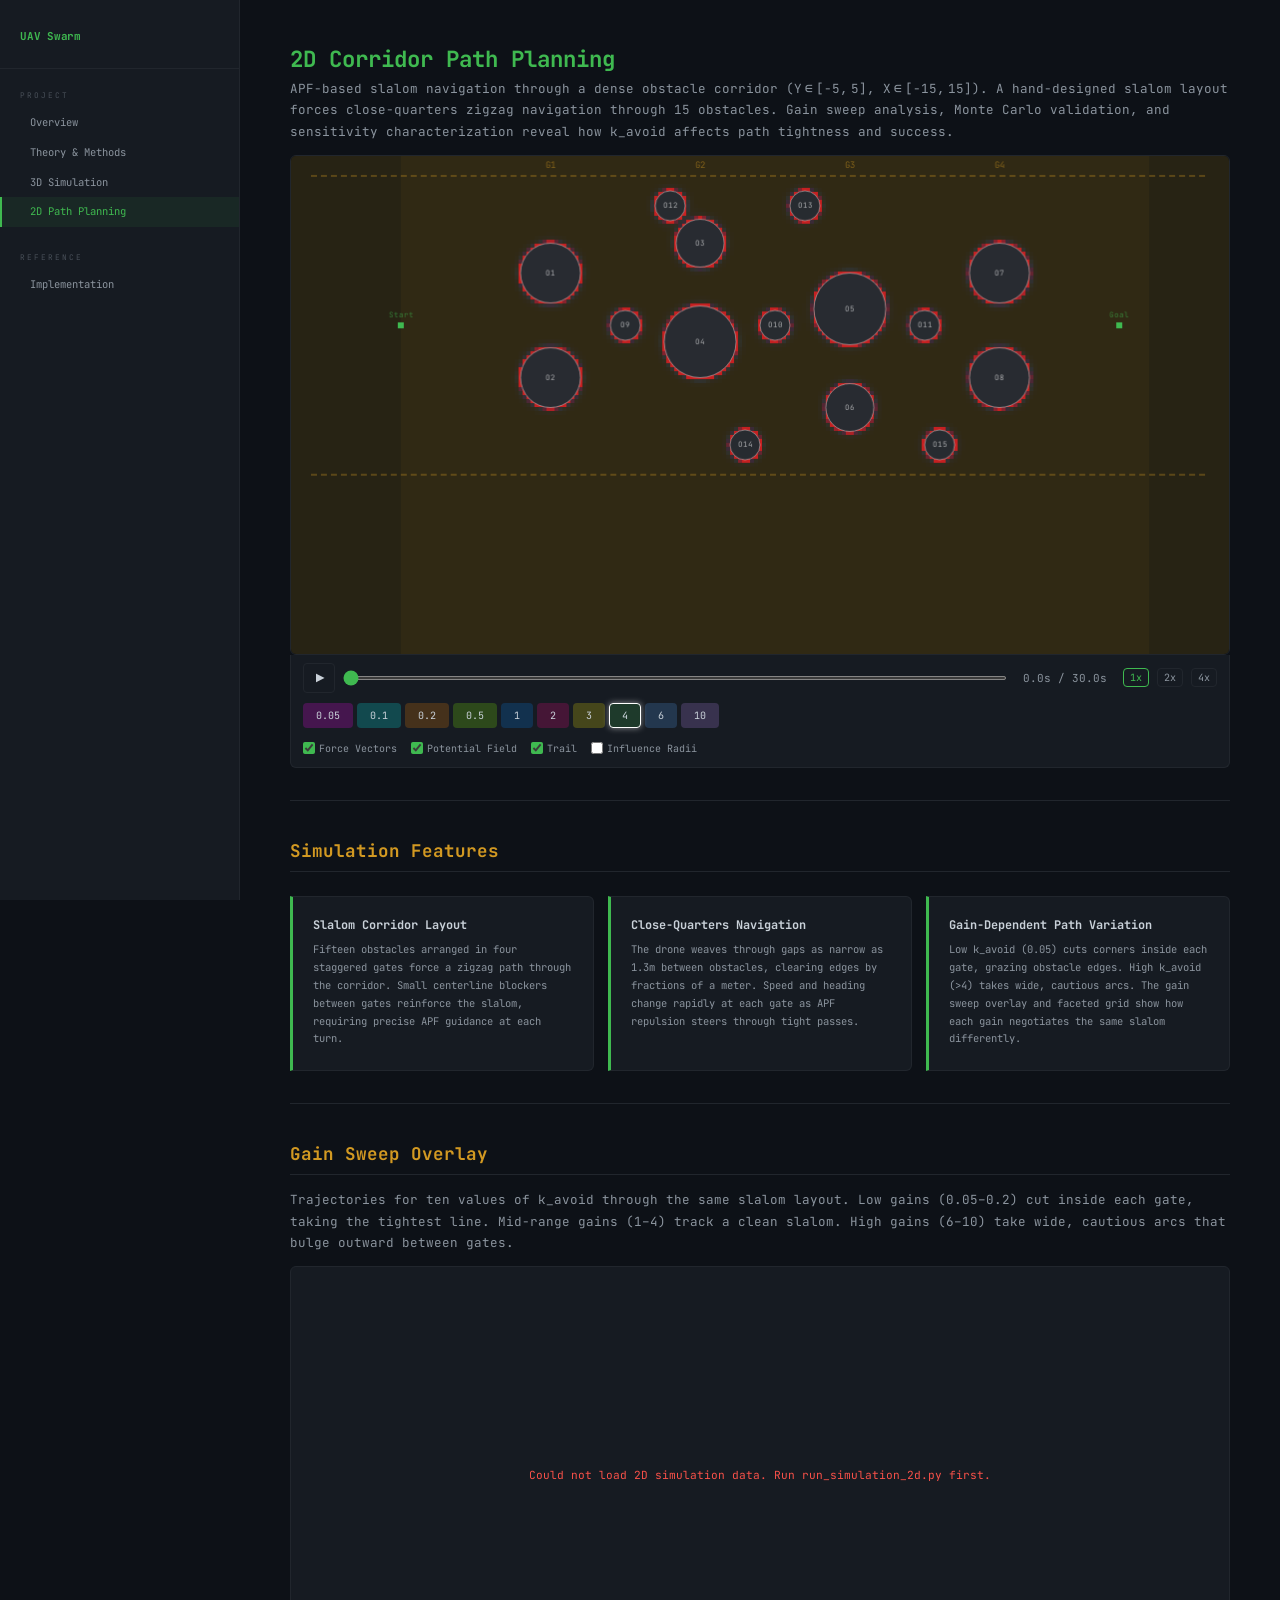
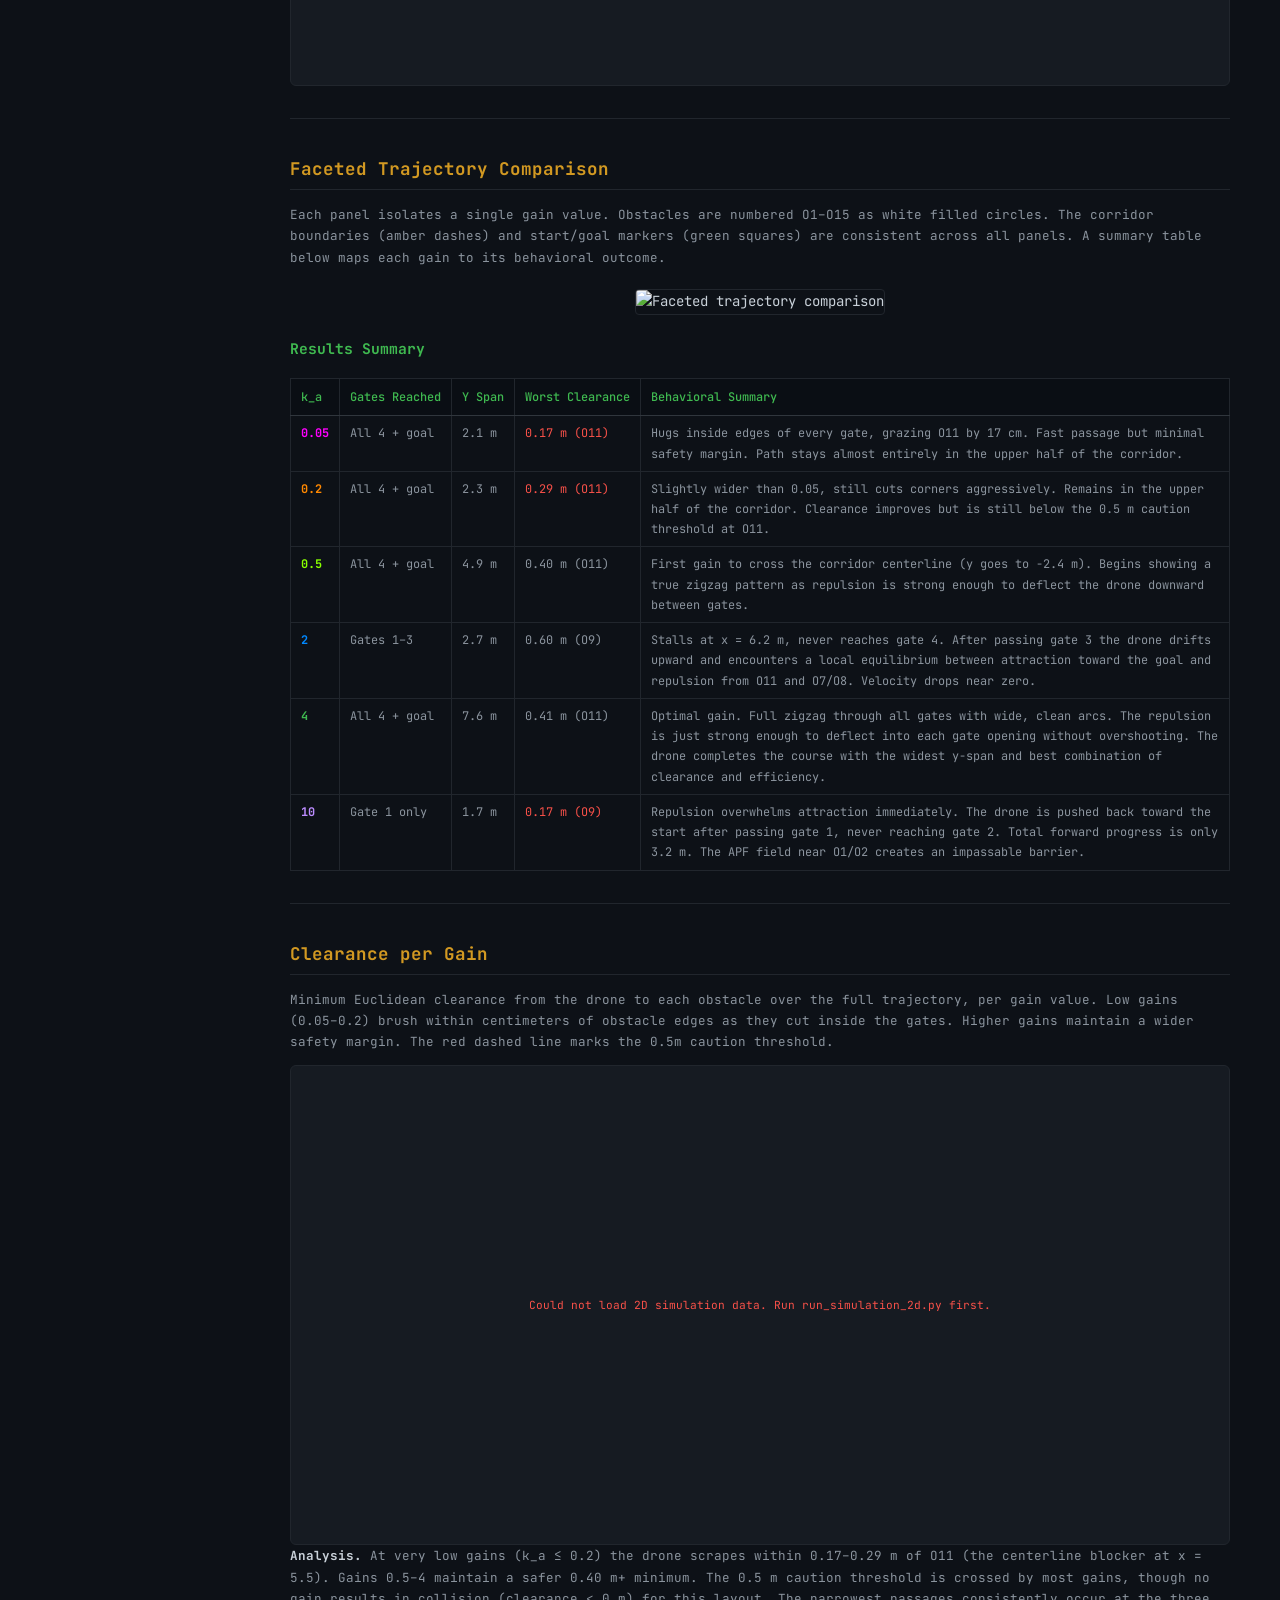
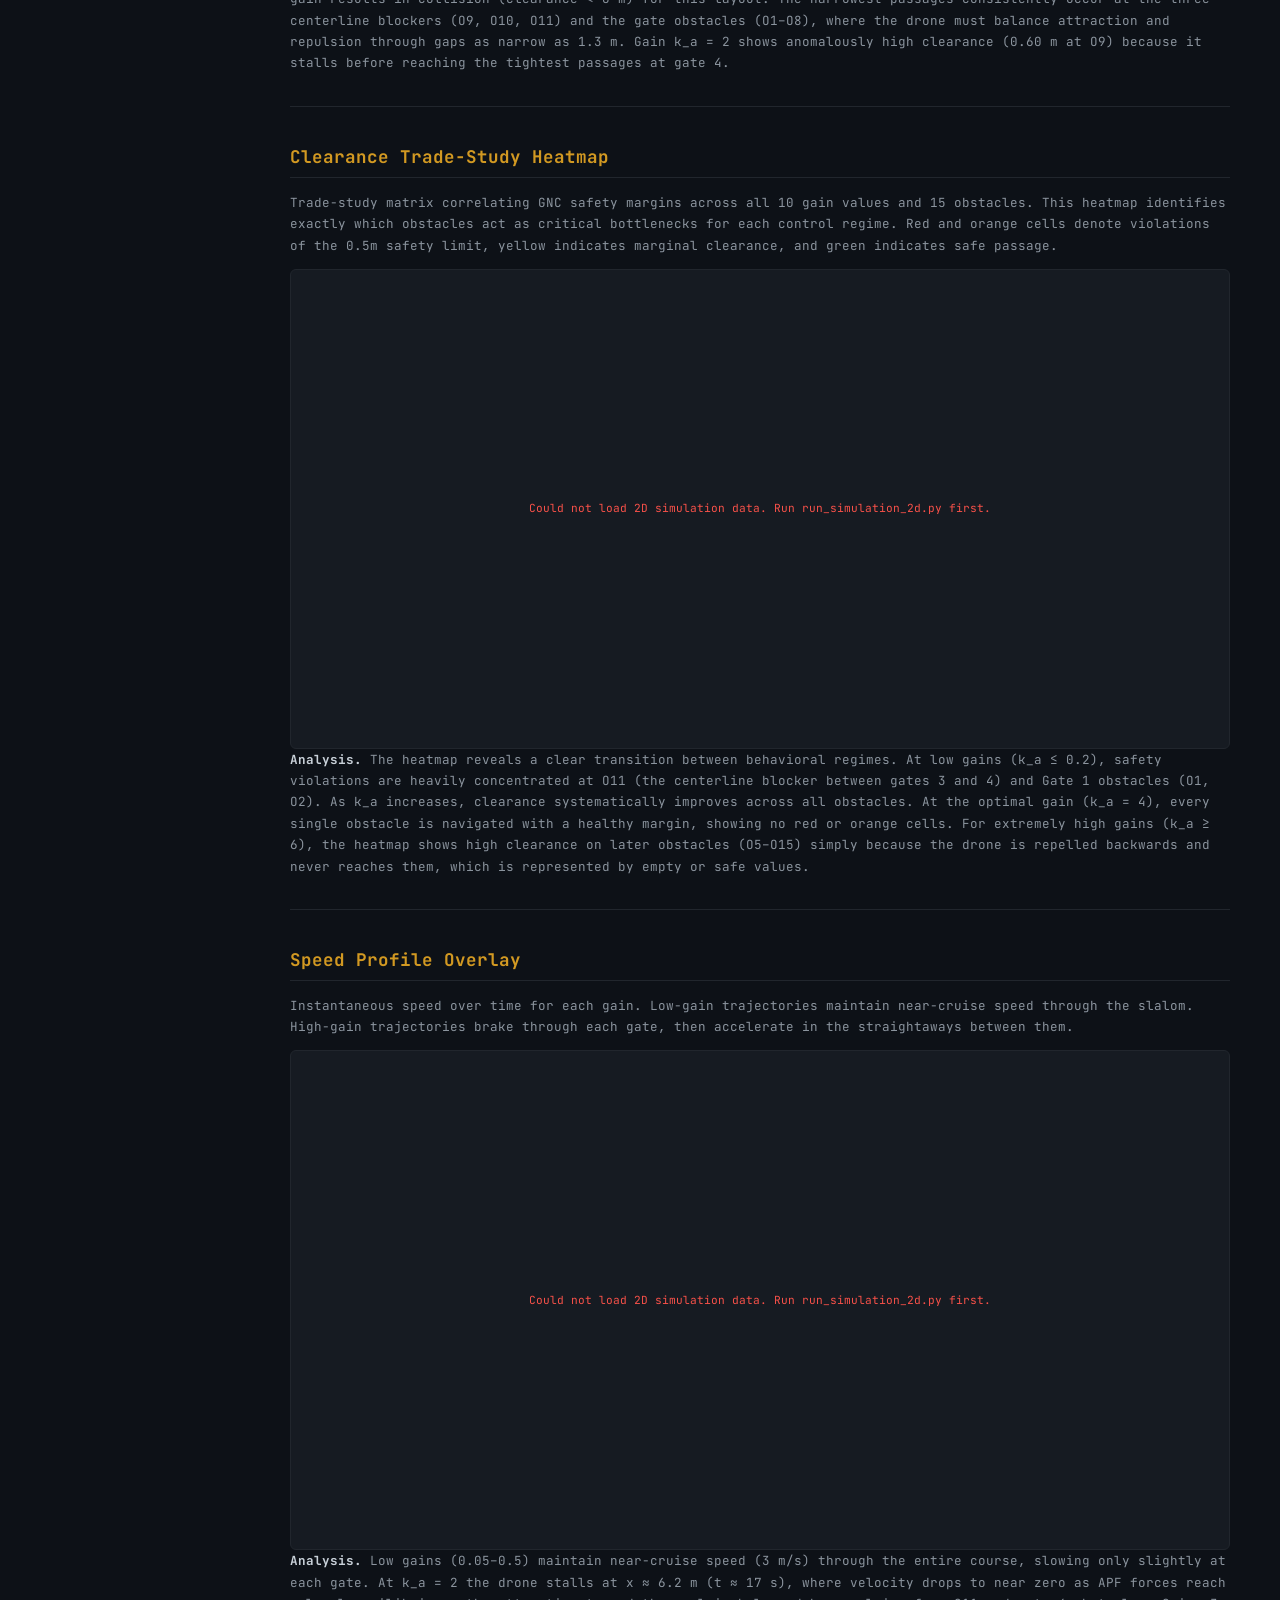
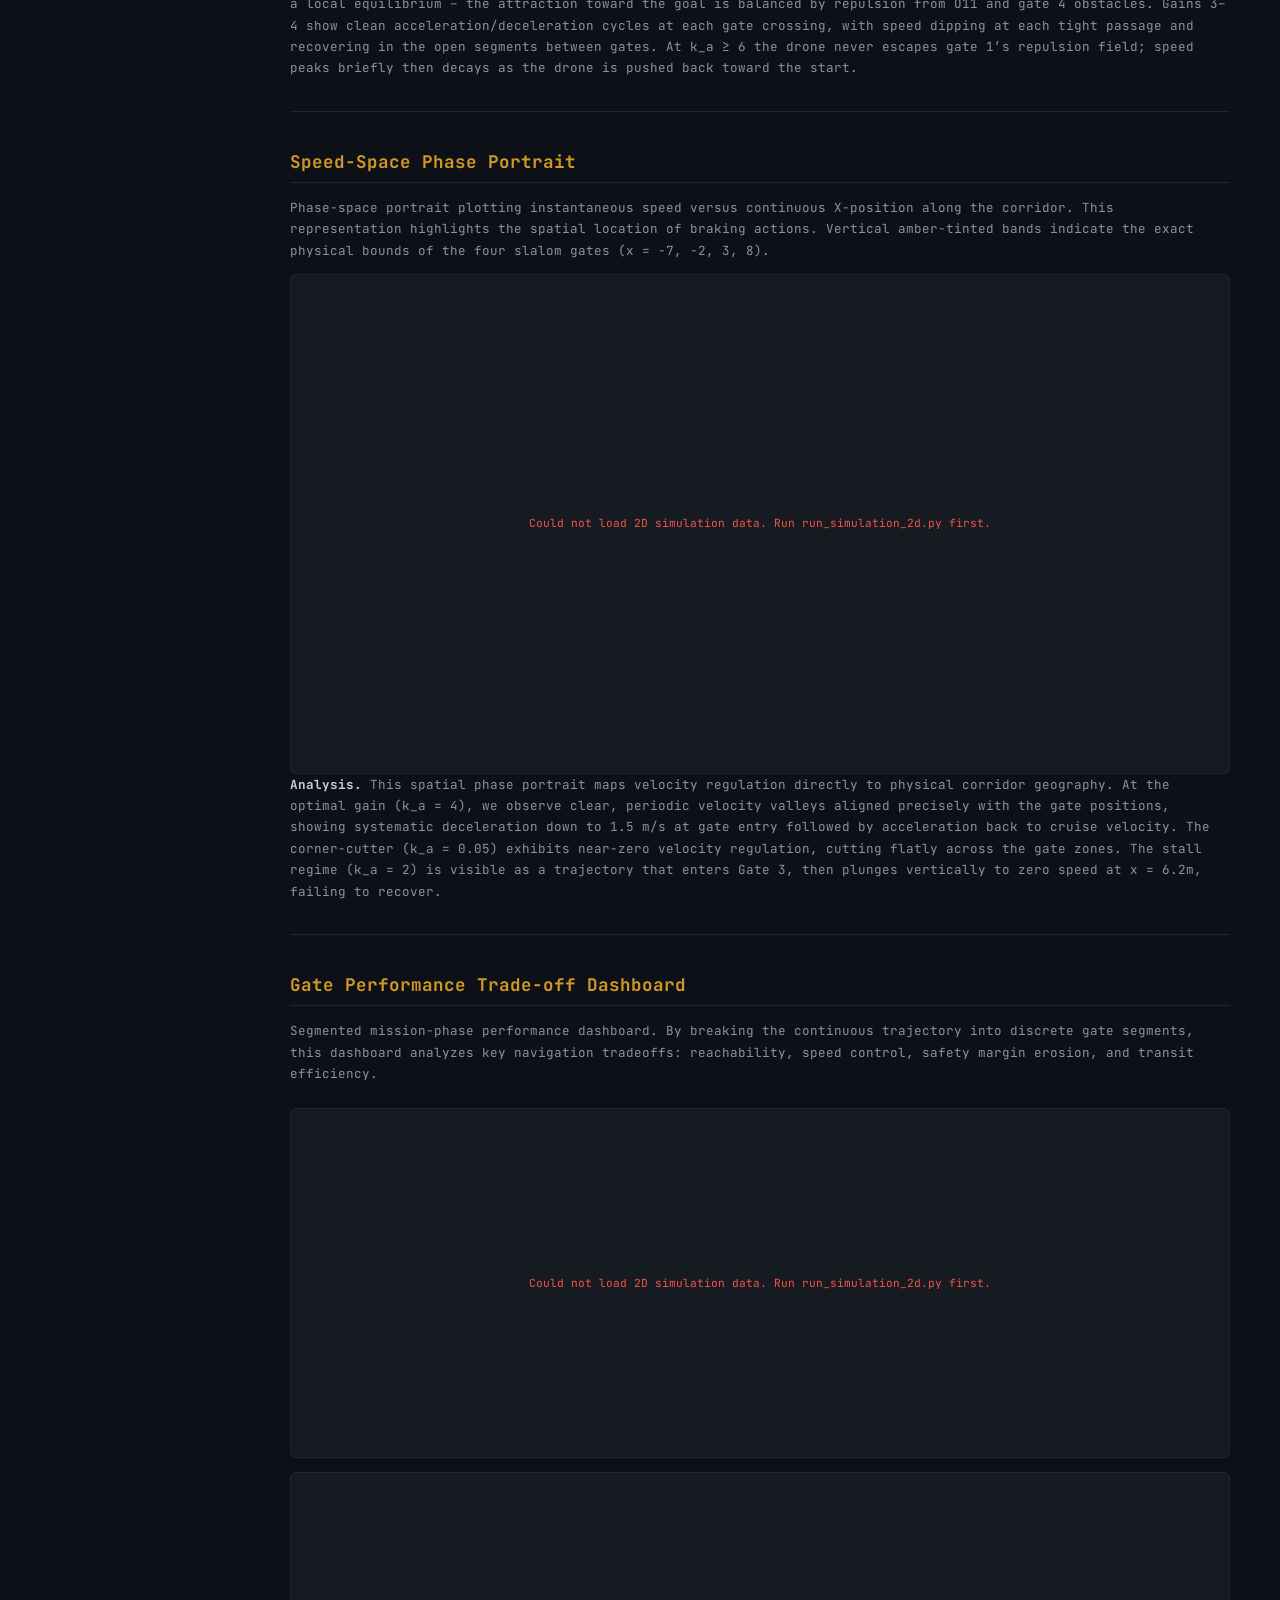
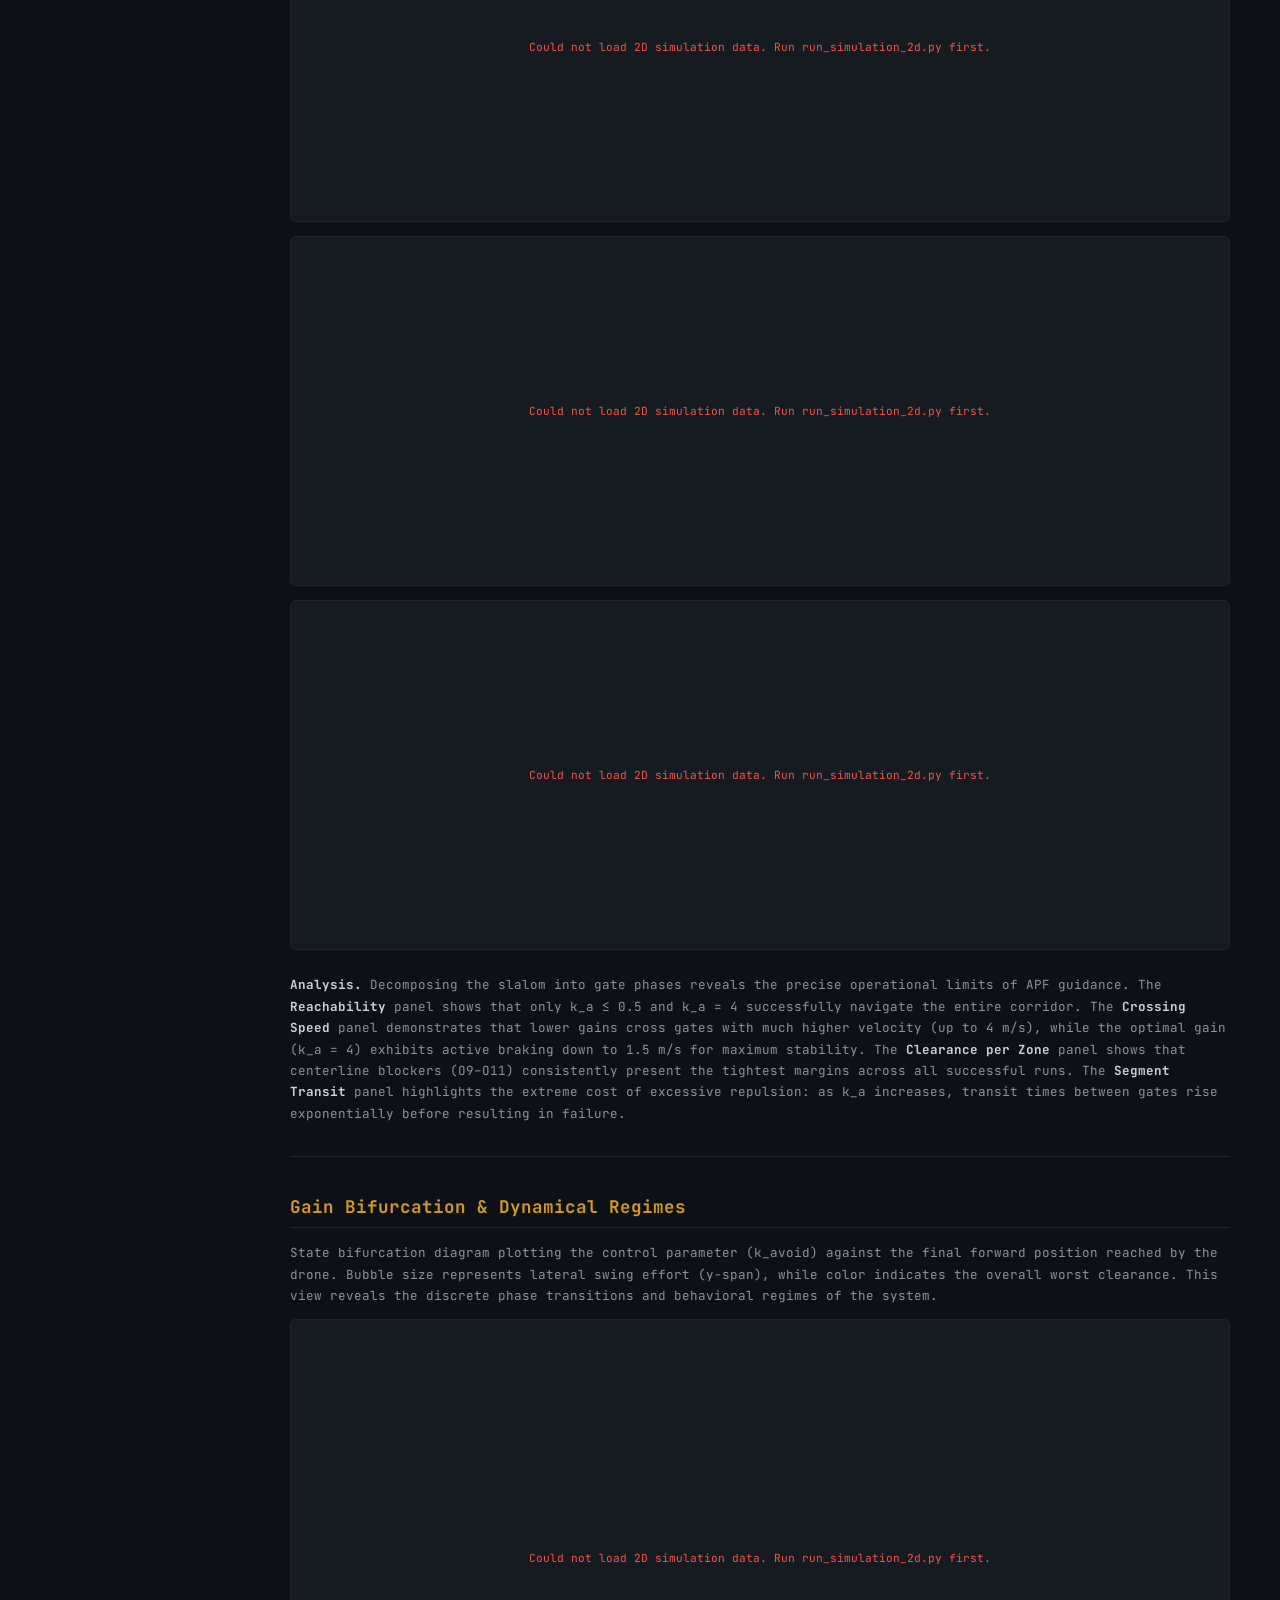
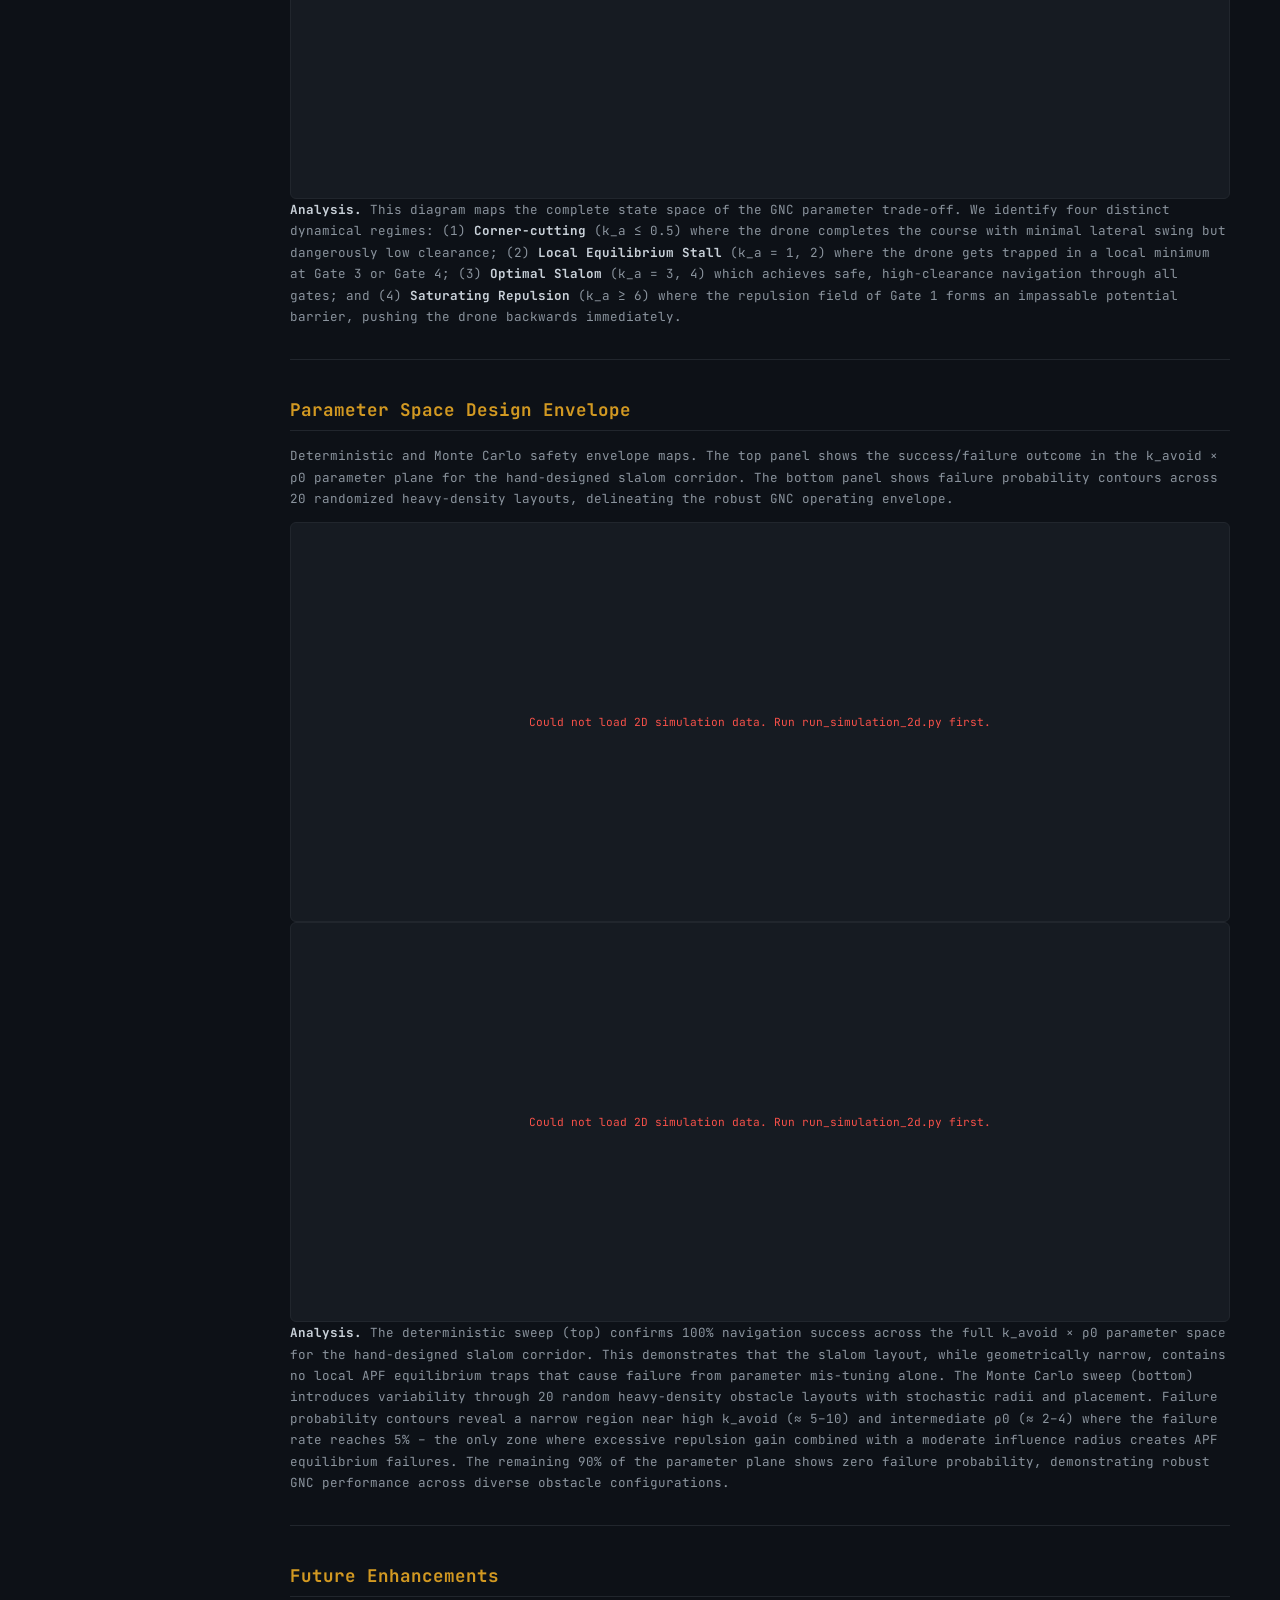
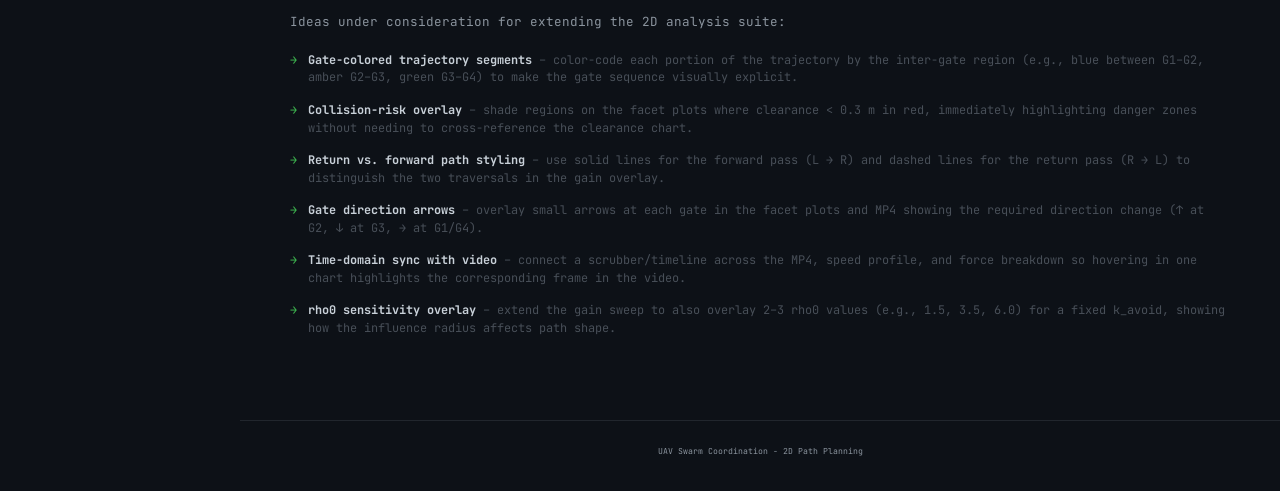
==== commit abf178e1: "implemented interactive player for 2d simulation" ====
--- a/docs/2d-simulation.html
+++ b/docs/2d-simulation.html
@@ -37,12 +37,7 @@
   <h1>2D Corridor Path Planning</h1>
   <p>APF-based slalom navigation through a dense obstacle corridor (Y&#8201;&#x2208;&#8201;[&#8722;5,&#8201;5], X&#8201;&#x2208;&#8201;[&#8722;15,&#8201;15]). A hand-designed slalom layout forces close-quarters zigzag navigation through 15 obstacles. Gain sweep analysis, Monte Carlo validation, and sensitivity characterization reveal how k_avoid affects path tightness and success.</p>
 
-  <div class="sim-viewport" style="height:400px;">
-    <video id="apfVideo" width="100%" height="100%" controls loop playsinline
-           style="display:block;object-fit:contain;background:#0a0e14">
-      <source src="assets/videos/apf_path_2d.mp4" type="video/mp4">
-    </video>
-  </div>
+  <div id="player2dContainer" class="sim-viewport" style="height:500px;"></div>
 
   <hr class="divider">
 
@@ -248,6 +243,8 @@
   <p>UAV Swarm Coordination - 2D Path Planning</p>
 </footer>
 
+<script src="assets/js/player_2d.js"></script>
+
 <script>
 const GREEN = '#3fb950';
 const AMBER = '#d29922';
@@ -263,6 +260,8 @@
   .then(data => {
     const opt = data.optimal_run;
     const meta = data.meta;
+
+    initPlayer2D('player2dContainer', data);
 
     // ── Gain Sweep Overlay (all 10) ──
     const gainTraces = GAIN_KEYS.map((ka, i) => ({
--- a/docs/css/style.css
+++ b/docs/css/style.css
@@ -684,9 +684,6 @@
   color: var(--red);
 }
 
-/* Analysis callout block */
-
-
 /* Enhancement notes list */
 .enhance-list {
   list-style: none;
@@ -707,3 +704,136 @@
   color: var(--green);
   font-weight: 700;
 }
+
+/* --- Sidebar hierarchy --- */
+.nav-subheading {
+  padding: 12px 20px 2px 24px;
+  font-size: 0.55em;
+  color: var(--fg-muted);
+  text-transform: uppercase;
+  letter-spacing: 1.5px;
+  cursor: default;
+  opacity: 0.7;
+}
+
+.nav-nested {
+  padding-left: 38px !important;
+  font-size: 0.7em !important;
+}
+
+/* --- Scroll anchor offset --- */
+html { scroll-behavior: smooth; scroll-padding-top: 28px; }
+[id] { scroll-margin-top: 28px; }
+
+/* --- Teaser cards --- */
+.teaser-card {
+  display: flex;
+  gap: 24px;
+  align-items: center;
+  background: var(--bg-card);
+  border: 1px solid var(--border);
+  border-left: 3px solid var(--green);
+  border-radius: 0 8px 8px 0;
+  padding: 20px 24px;
+  margin: 2rem 0;
+  transition: border-color 0.2s;
+}
+
+.teaser-card:hover { border-color: var(--border-light); }
+
+.teaser-card .teaser-img {
+  width: 45%;
+  min-width: 200px;
+  border-radius: 4px;
+  border: 1px solid var(--border);
+  flex-shrink: 0;
+}
+
+.teaser-card .teaser-text { flex: 1; }
+
+.teaser-card .teaser-text h3 {
+  margin: 0 0 6px;
+  color: var(--fg);
+  font-size: 1em;
+}
+
+.teaser-card .teaser-text p {
+  margin: 0 0 10px;
+  font-size: 0.82em;
+  color: var(--fg-dim);
+  line-height: 1.6;
+}
+
+.teaser-link {
+  display: inline-block;
+  padding: 7px 18px;
+  border: 1px solid var(--green-dim);
+  border-radius: 4px;
+  color: var(--green);
+  font-size: 0.75em;
+  transition: all 0.2s;
+  text-decoration: none;
+  font-family: inherit;
+  cursor: pointer;
+}
+
+.teaser-link:hover {
+  background: rgba(63, 185, 80, 0.1);
+  color: var(--green-bright);
+  border-color: var(--green);
+}
+
+@media (max-width: 720px) {
+  .teaser-card { flex-direction: column; text-align: center; }
+  .teaser-card .teaser-img { width: 100%; min-width: 0; }
+}
+
+/* --- 2D Player gain chips --- */
+.player-gain-chips {
+  display: flex;
+  flex-wrap: wrap;
+  gap: 4px;
+  padding: 4px 0;
+}
+
+.player-gain-chip {
+  padding: 4px 10px;
+  border: 1.5px solid transparent;
+  border-radius: 4px;
+  font-size: 10px;
+  font-family: 'JetBrains Mono', monospace;
+  color: #c9d1d9;
+  cursor: pointer;
+  transition: all 0.15s;
+  background: transparent;
+  min-width: 32px;
+  text-align: center;
+}
+
+.player-gain-chip:hover {
+  filter: brightness(1.3);
+  border-color: rgba(255,255,255,0.3);
+}
+
+.player-check-row {
+  display: flex;
+  flex-wrap: wrap;
+  gap: 14px;
+  padding: 2px 0;
+}
+
+.player-check-row label {
+  font-size: 10px;
+  color: #8b949e;
+  cursor: pointer;
+  display: flex;
+  align-items: center;
+  gap: 4px;
+  font-family: 'JetBrains Mono', monospace;
+}
+
+.player-check-row input[type="checkbox"] {
+  accent-color: #3fb950;
+  width: 12px;
+  height: 12px;
+}
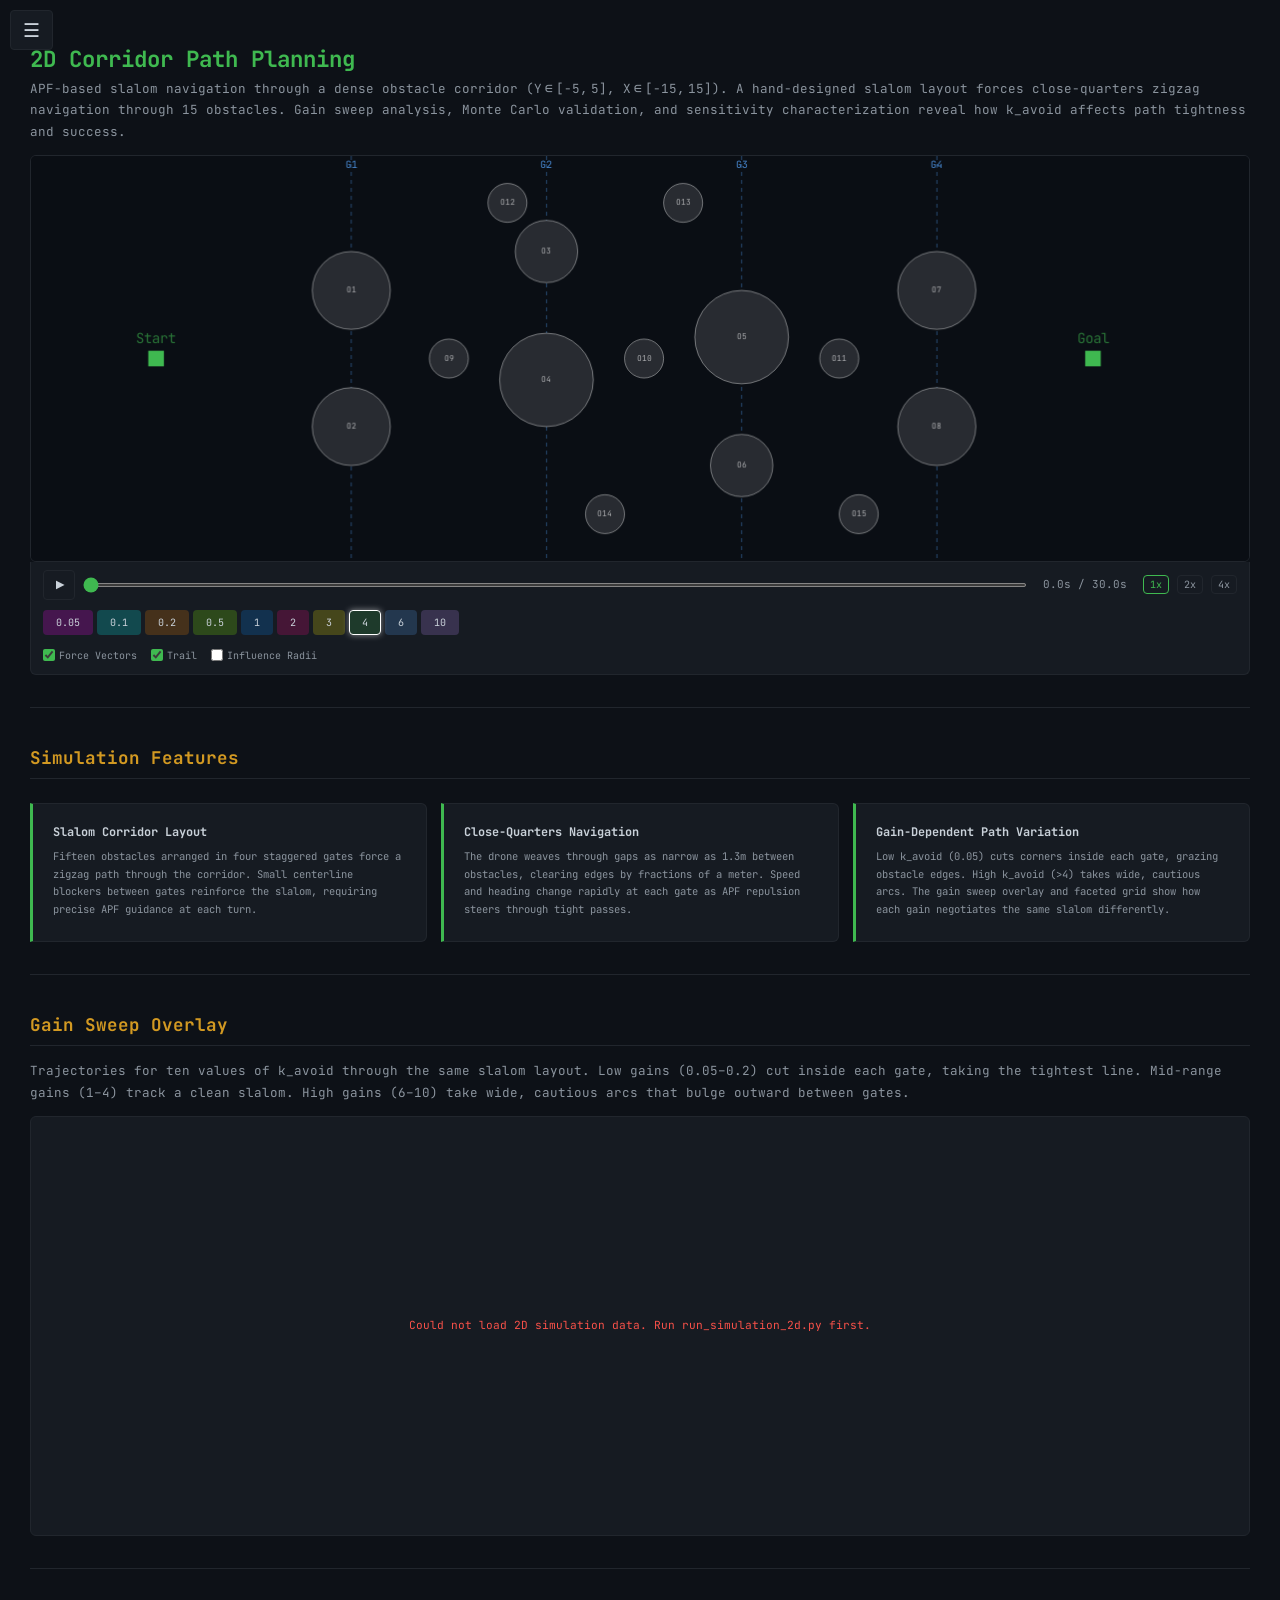
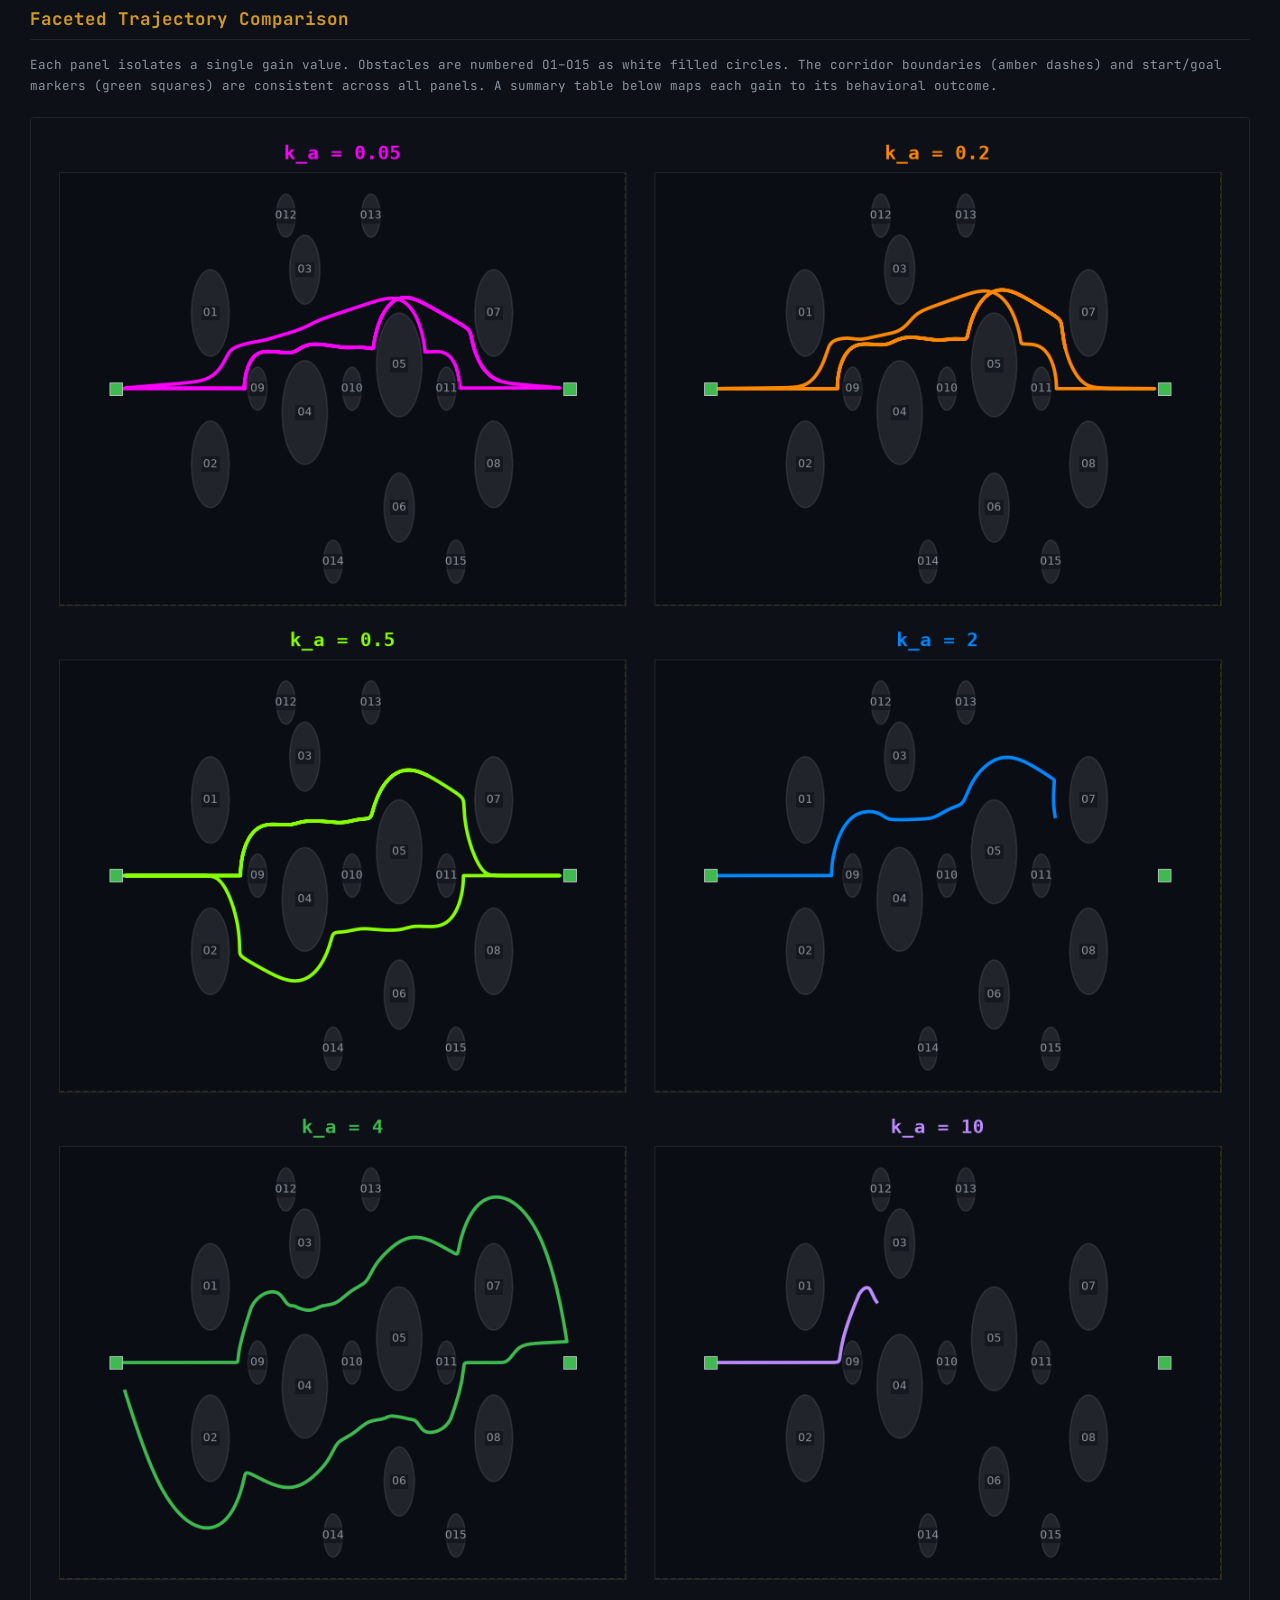
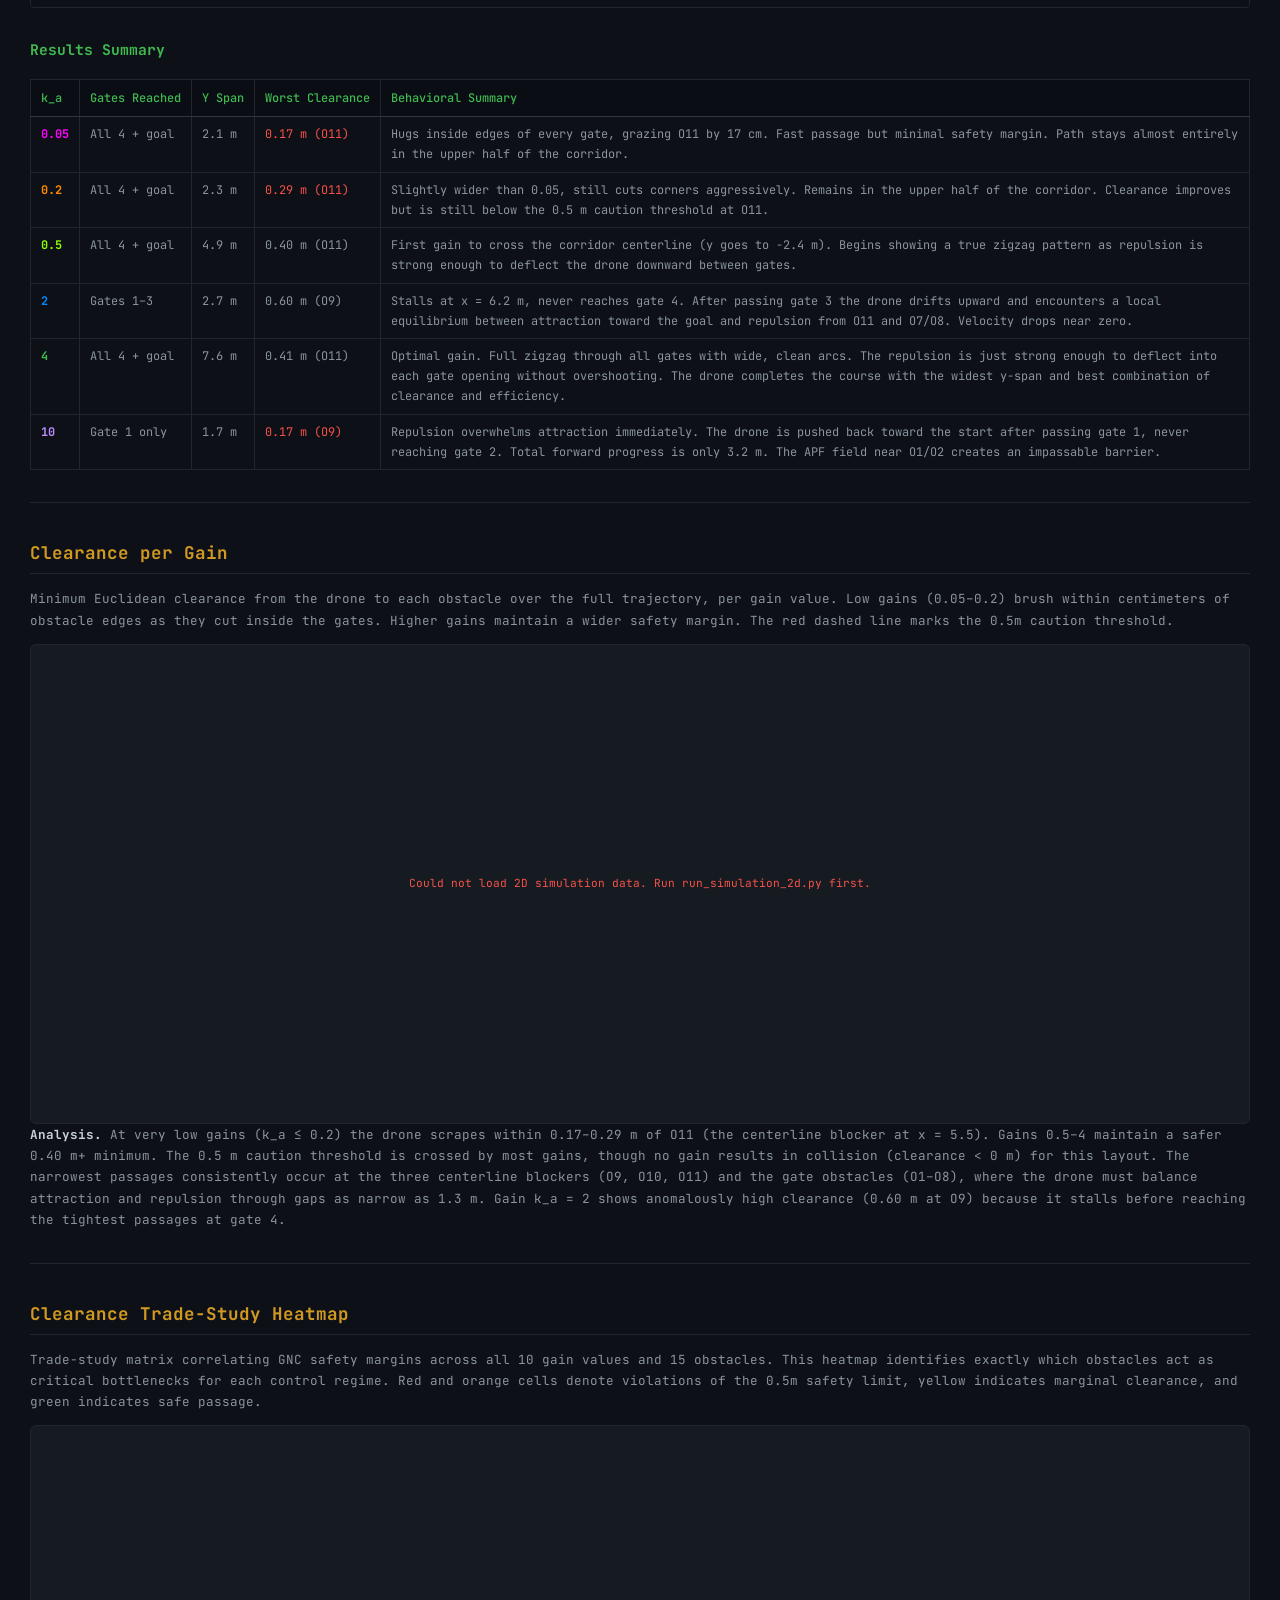
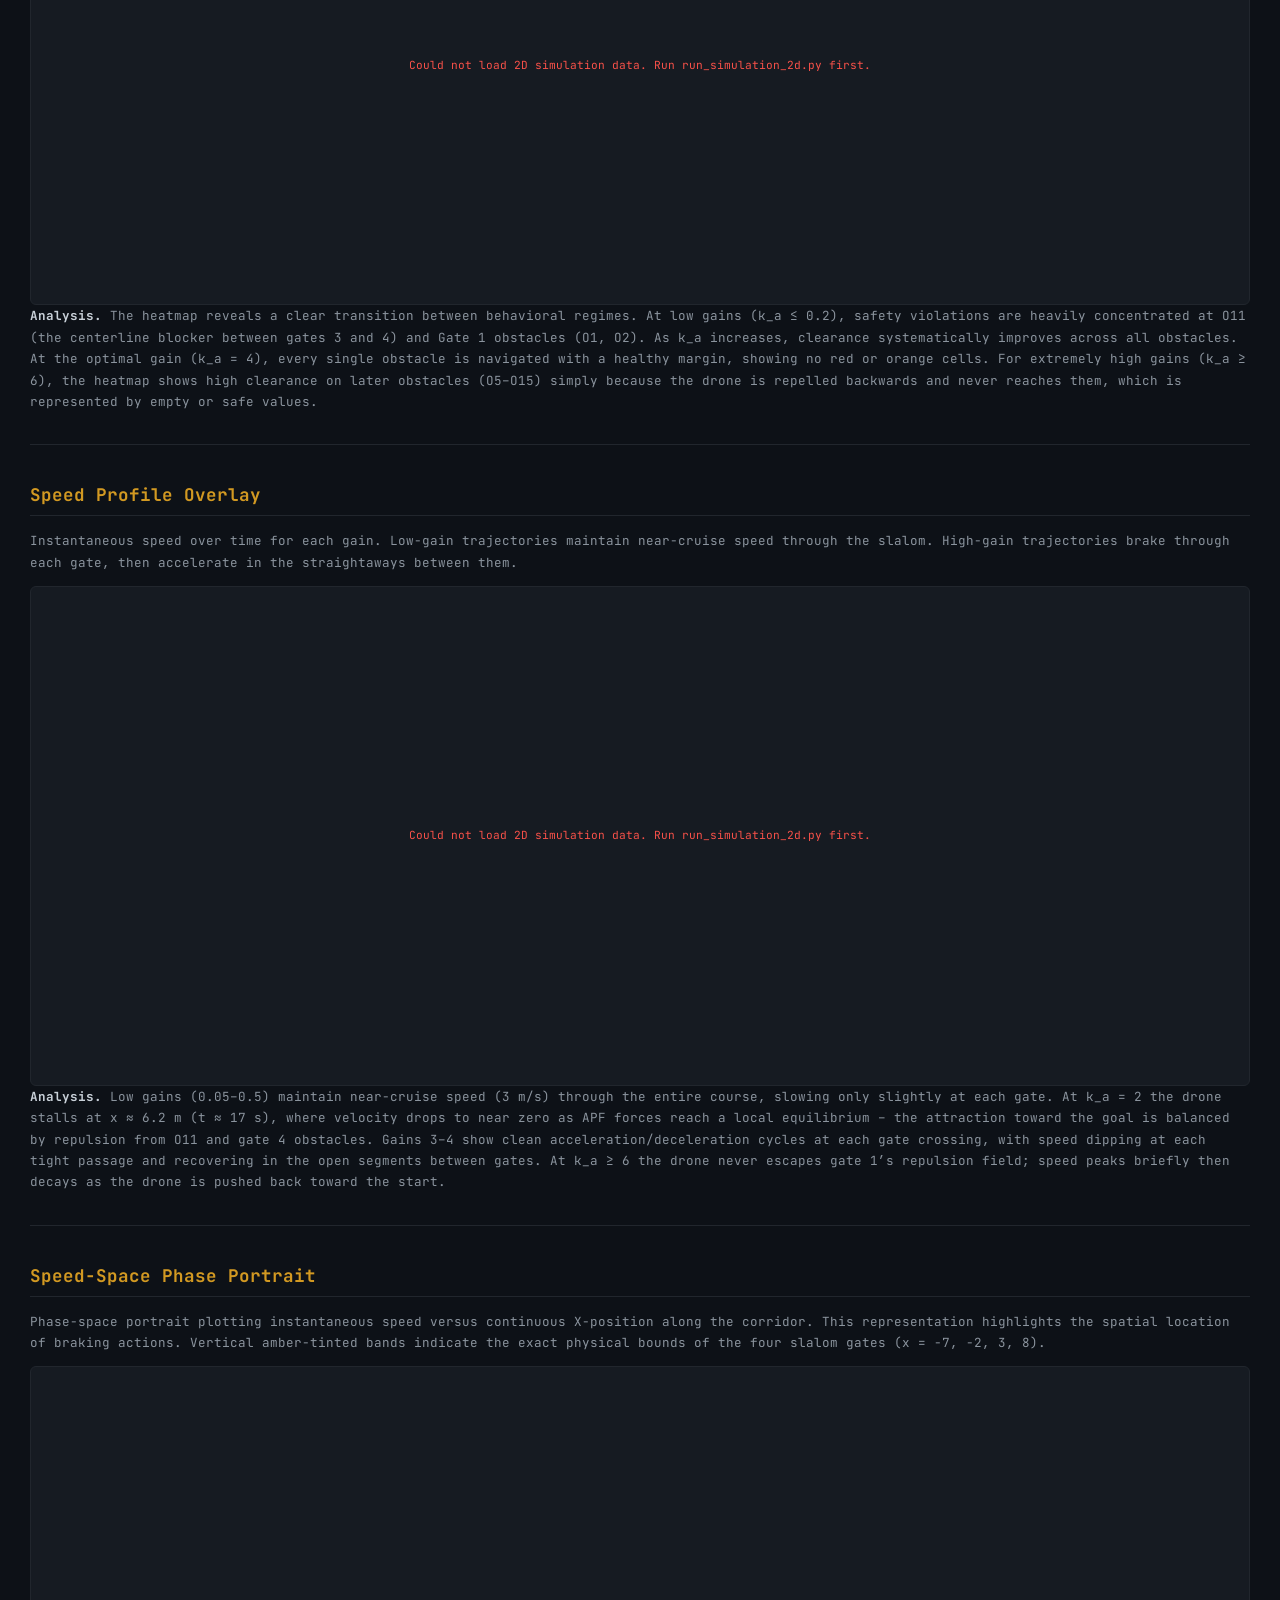
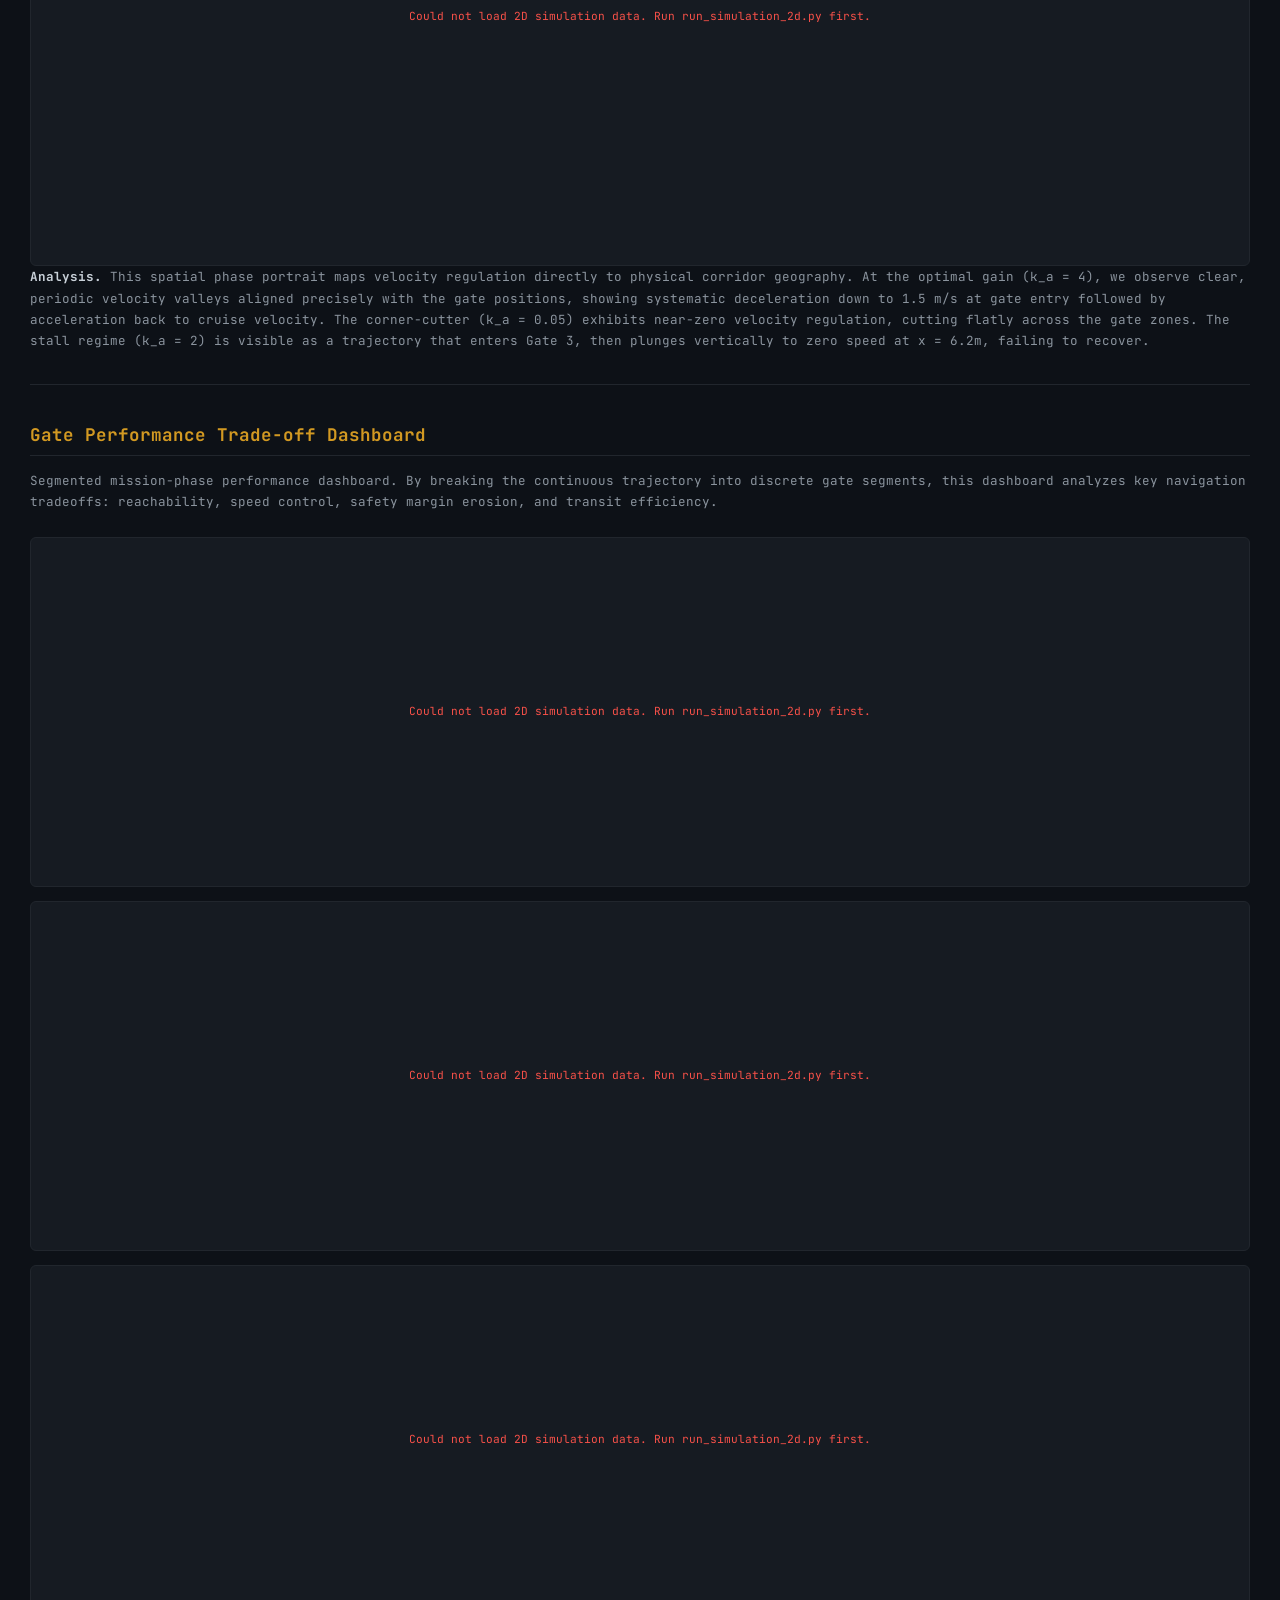
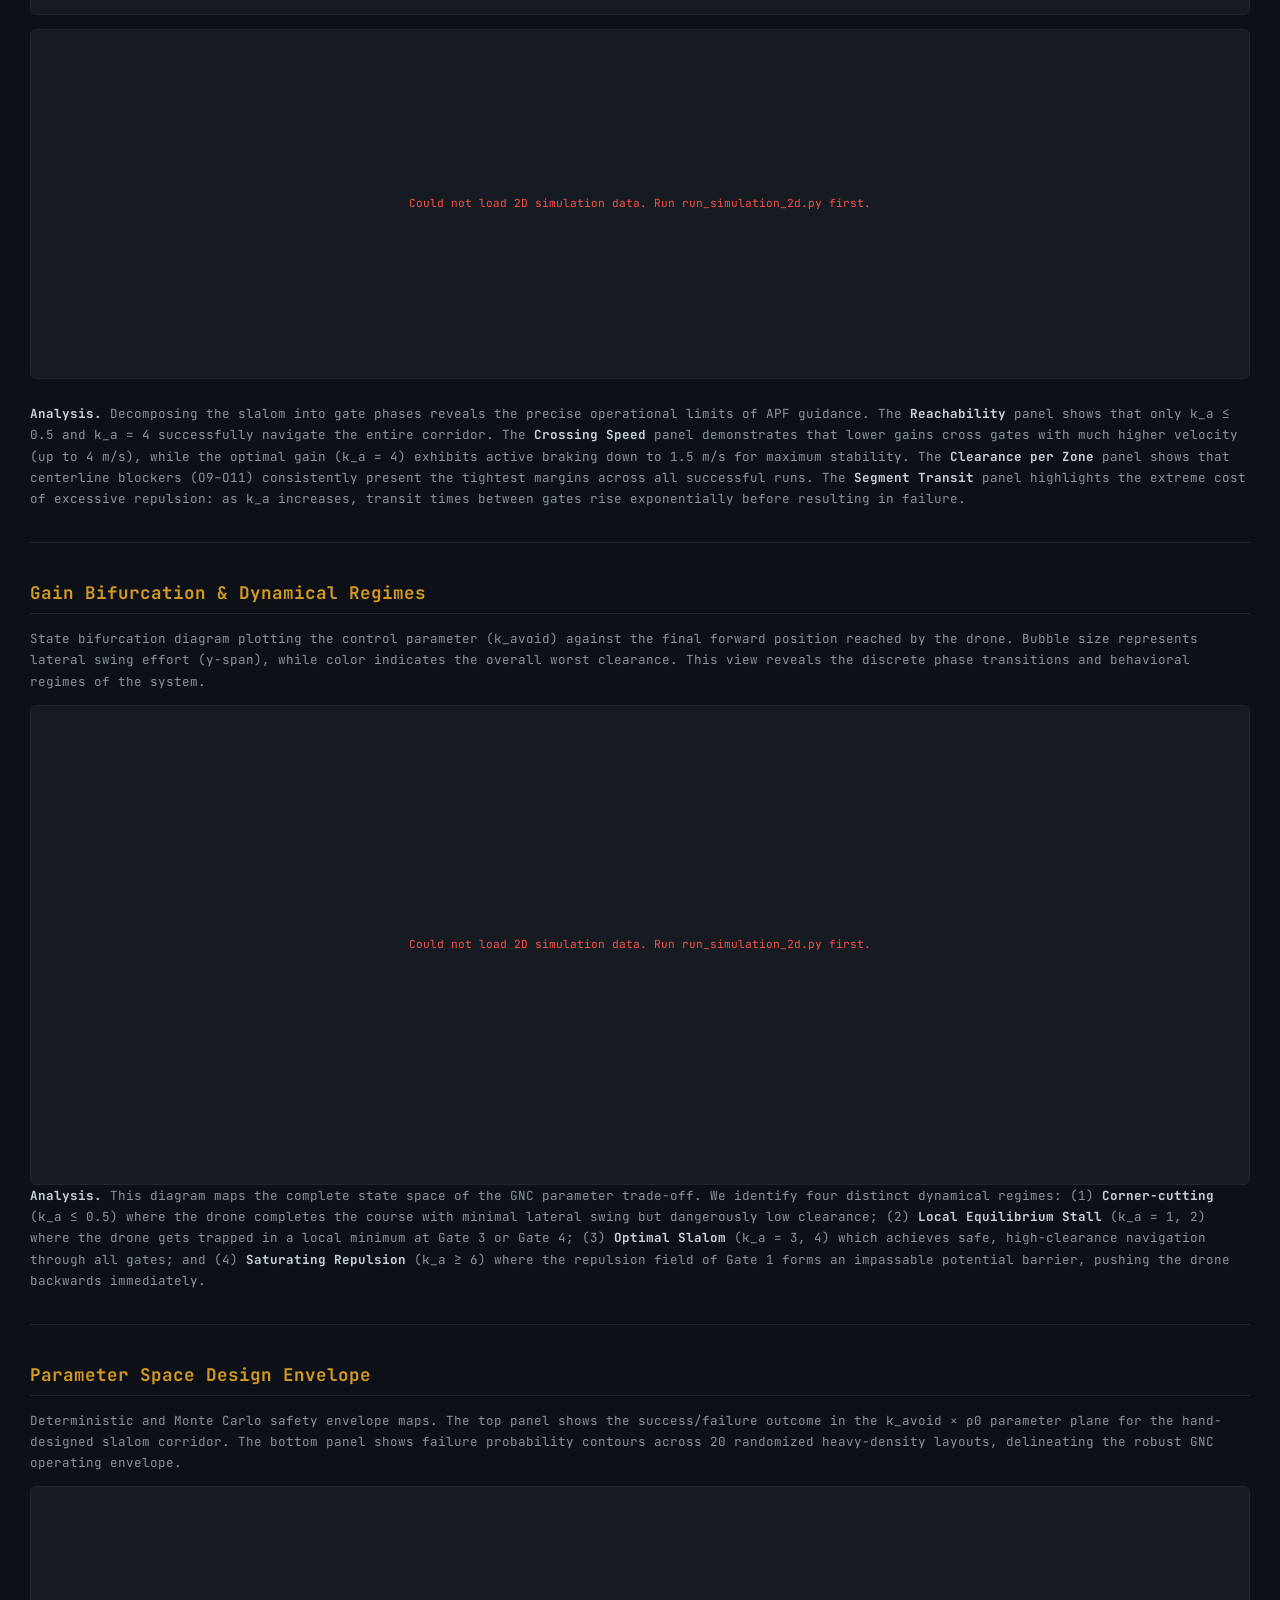
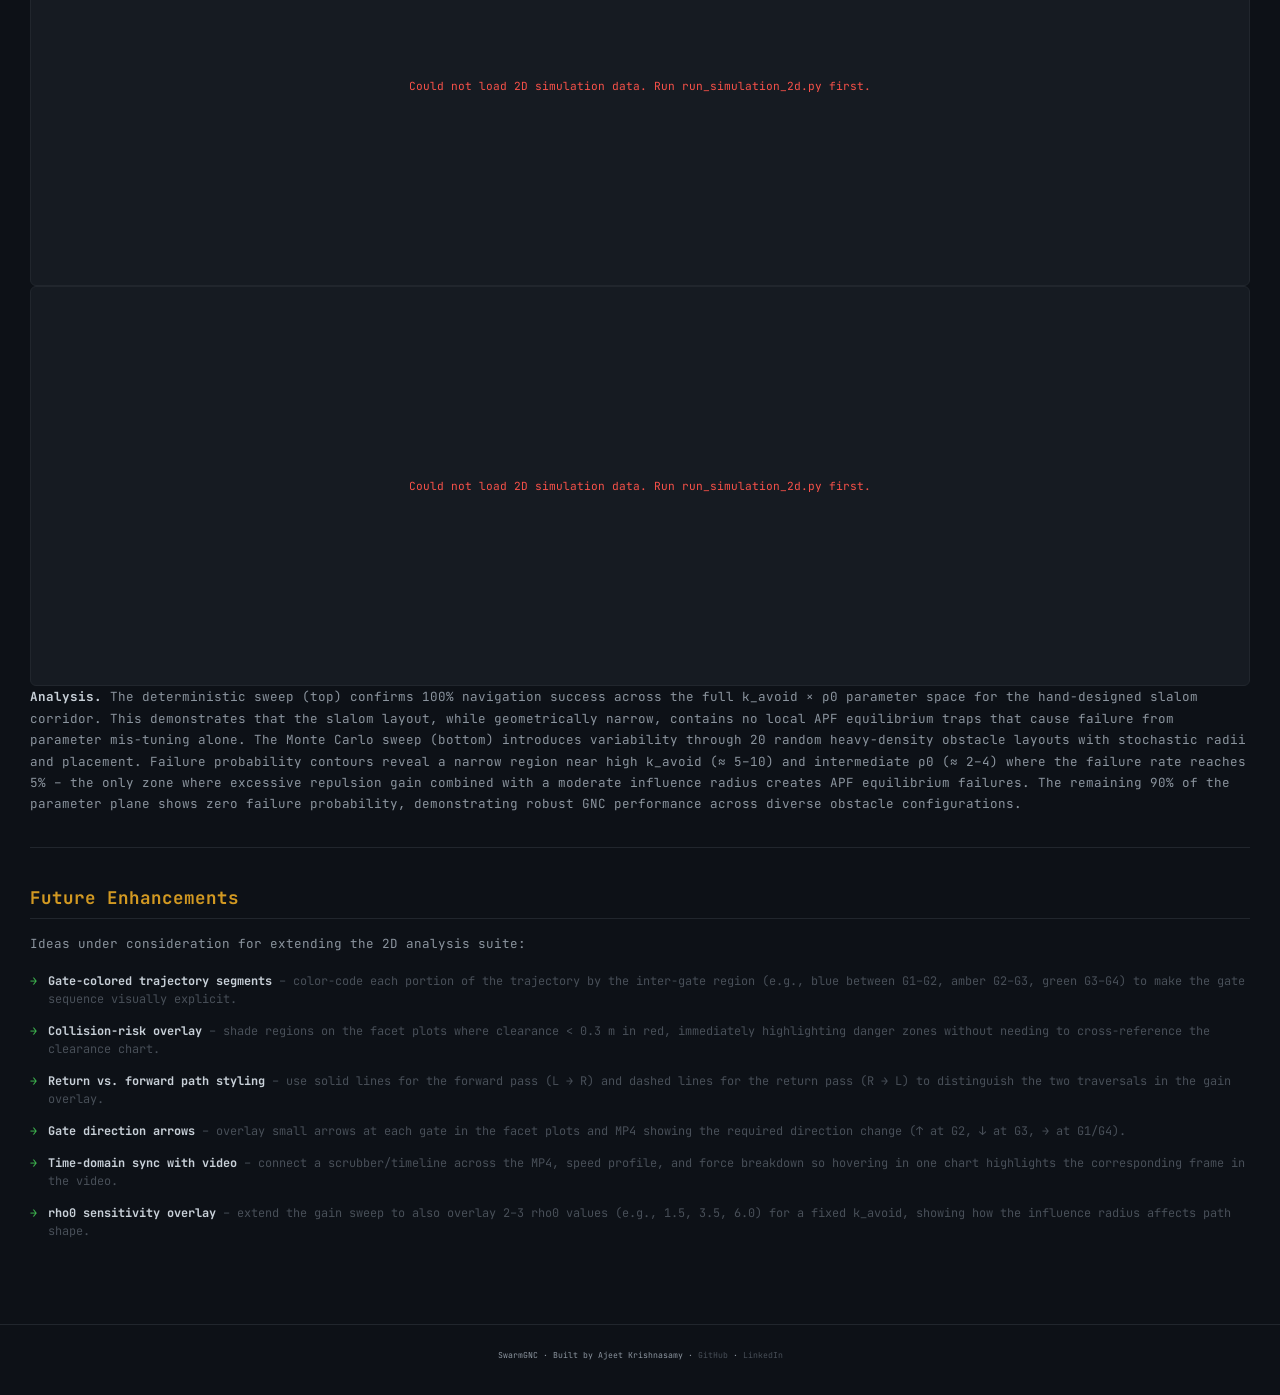
==== commit daf71569: "cleaned up 2d simulation and homepage" ====
--- a/docs/2d-simulation.html
+++ b/docs/2d-simulation.html
@@ -3,12 +3,13 @@
 <head>
   <meta charset="utf-8">
   <meta name="viewport" content="width=device-width, initial-scale=1.0">
-  <meta name="description" content="2D APF Corridor Path Planning - UAV Swarm">
-  <title>2D Path Planning - UAV Swarm</title>
+  <meta name="description" content="2D APF Corridor Path Planning - SwarmGNC">
+  <title>2D Path Planning - SwarmGNC</title>
   <link rel="preconnect" href="https://fonts.googleapis.com">
   <link rel="preconnect" href="https://fonts.gstatic.com" crossorigin>
   <link href="https://fonts.googleapis.com/css2?family=JetBrains+Mono:wght@400;500;700&display=swap" rel="stylesheet">
   <link rel="stylesheet" href="css/style.css">
+  <style>.main-content{max-width:none!important}#player2dContainer{aspect-ratio:3/1;height:auto}</style>
   <script src="https://cdn.plot.ly/plotly-2.35.2.min.js"></script>
 </head>
 <body>
@@ -16,17 +17,17 @@
 <button class="sidebar-toggle" id="sidebarToggle">&#9776;</button>
 
 <div class="sidebar">
-  <div class="sidebar-brand"><a href="index.html">UAV Swarm</a></div>
+  <div class="sidebar-brand"><a href="index.html">SwarmGNC</a></div>
   <nav class="sidebar-nav">
     <div class="nav-section">
       <div class="nav-heading">Project</div>
-      <a href="index.html" class="nav-item">Overview</a>
-      <a href="theory.html" class="nav-item">Theory &amp; Methods</a>
-      <a href="simulation.html" class="nav-item">3D Simulation</a>
+      <a href="index.html" class="nav-item">Home</a>
       <a href="2d-simulation.html" class="nav-item active">2D Path Planning</a>
+      <a href="simulation.html" class="nav-item">3D Swarm</a>
     </div>
     <div class="nav-section">
       <div class="nav-heading">Reference</div>
+      <a href="theory.html" class="nav-item">Theory &amp; Methodology</a>
       <a href="implementation.html" class="nav-item">Implementation</a>
     </div>
   </nav>
@@ -37,7 +38,7 @@
   <h1>2D Corridor Path Planning</h1>
   <p>APF-based slalom navigation through a dense obstacle corridor (Y&#8201;&#x2208;&#8201;[&#8722;5,&#8201;5], X&#8201;&#x2208;&#8201;[&#8722;15,&#8201;15]). A hand-designed slalom layout forces close-quarters zigzag navigation through 15 obstacles. Gain sweep analysis, Monte Carlo validation, and sensitivity characterization reveal how k_avoid affects path tightness and success.</p>
 
-  <div id="player2dContainer" class="sim-viewport" style="height:500px;"></div>
+  <div id="player2dContainer" class="sim-viewport" style="aspect-ratio:3/1;height:auto;"></div>
 
   <hr class="divider">
 
@@ -240,7 +241,7 @@
 </div>
 
 <footer class="site-footer">
-  <p>UAV Swarm Coordination - 2D Path Planning</p>
+  <p>SwarmGNC &middot; Built by Ajeet Krishnasamy &middot; <a href="https://github.com/ajeet-krish/UAV_swarm" target="_blank">GitHub</a> &middot; <a href="https://www.linkedin.com/in/ajeetkrishnasamy/" target="_blank">LinkedIn</a></p>
 </footer>
 
 <script src="assets/js/player_2d.js"></script>
@@ -768,6 +769,7 @@
 
 document.getElementById('sidebarToggle')?.addEventListener('click', function() {
   document.querySelector('.sidebar').classList.toggle('open');
+  document.body.classList.toggle('sidebar-open');
 });
 </script>
 
--- a/docs/css/style.css
+++ b/docs/css/style.css
@@ -1,5 +1,5 @@
 /* ==========================================================================
-   MILITARY TERMINAL THEME -- UAV Swarm Coordination
+   MILITARY TERMINAL THEME -- SwarmGNC
    ========================================================================== */
 
 :root {
@@ -32,10 +32,12 @@
   color: var(--fg);
   font-family: 'JetBrains Mono', 'Fira Code', 'Consolas', monospace;
   line-height: 1.7;
-  padding-left: 240px;
+  padding-left: 0;
   min-height: 100vh;
   font-size: 14px;
-}
+  transition: padding-left 0.25s ease;
+}
+body.sidebar-open { padding-left: 240px; }
 
 h1 { color: var(--green); font-size: 1.6em; margin-top: 0; }
 h2 { color: var(--amber); font-size: 1.25em; margin: 2em 0 0.8em; border-bottom: 1px solid var(--border); padding-bottom: 0.3em; }
@@ -65,10 +67,13 @@
   z-index: 100;
   display: flex;
   flex-direction: column;
-}
+  transform: translateX(-240px);
+  transition: transform 0.25s ease;
+}
+.sidebar.open { transform: translateX(0); }
 
 .sidebar-toggle {
-  display: none;
+  display: block;
   position: fixed;
   top: 10px;
   left: 10px;
@@ -257,6 +262,18 @@
 .card-grid .card.mod-method { border-left-color: var(--blue); }
 .card-grid .card.mod-method .tag { border-color: var(--blue); color: var(--blue); }
 
+/* --- Section intro paragraph --- */
+.section-intro {
+  font-size: 0.82em;
+  color: var(--fg-dim);
+  line-height: 1.8;
+  margin: 1.5rem 0;
+  padding: 0 2px;
+}
+.section-intro strong {
+  color: var(--green);
+}
+
 /* --- Stats --- */
 .stats {
   display: flex;
@@ -536,10 +553,7 @@
 }
 
 @media (max-width: 900px) {
-  body { padding-left: 0; }
-  .sidebar { display: none; }
-  .sidebar.open { display: flex; }
-  .sidebar-toggle { display: block; }
+  body.sidebar-open { padding-left: 0; }
   .sim-layout { grid-template-columns: 1fr; }
   .sim-viewport { height: 400px; }
 }
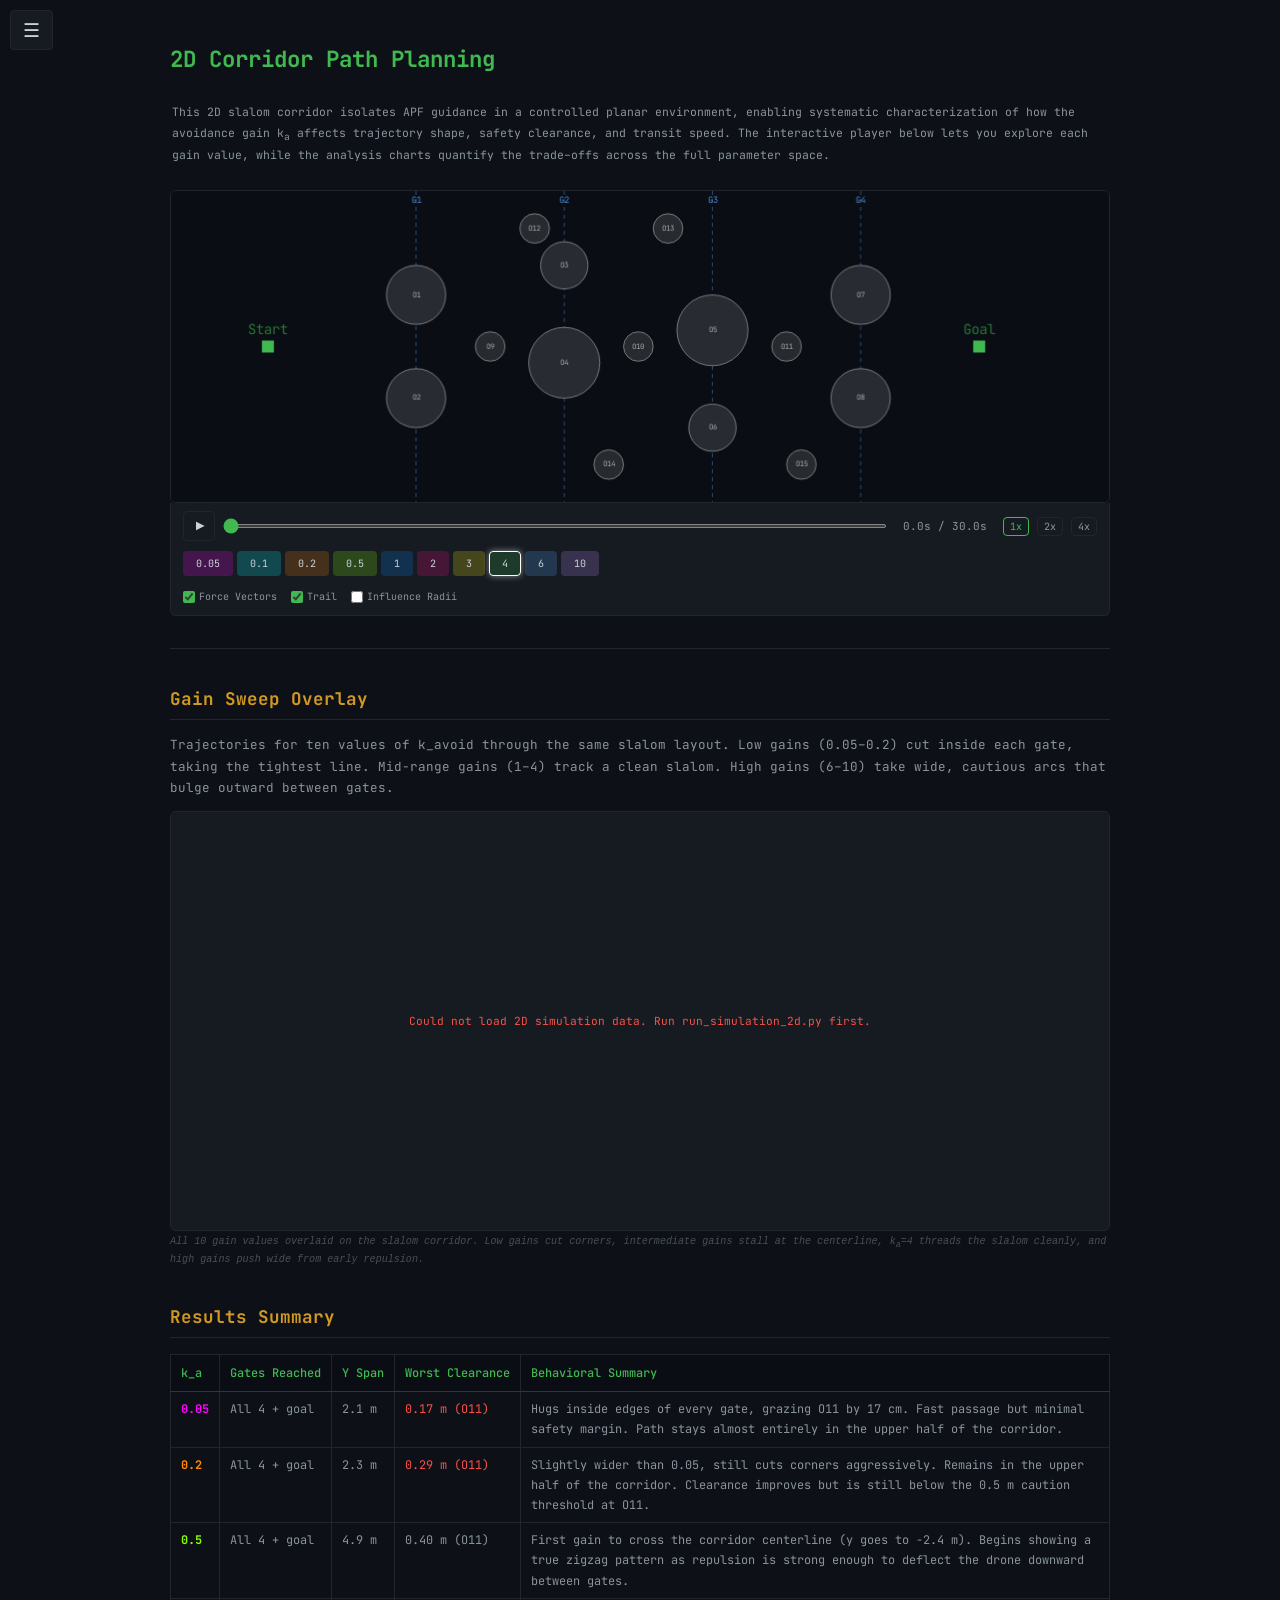
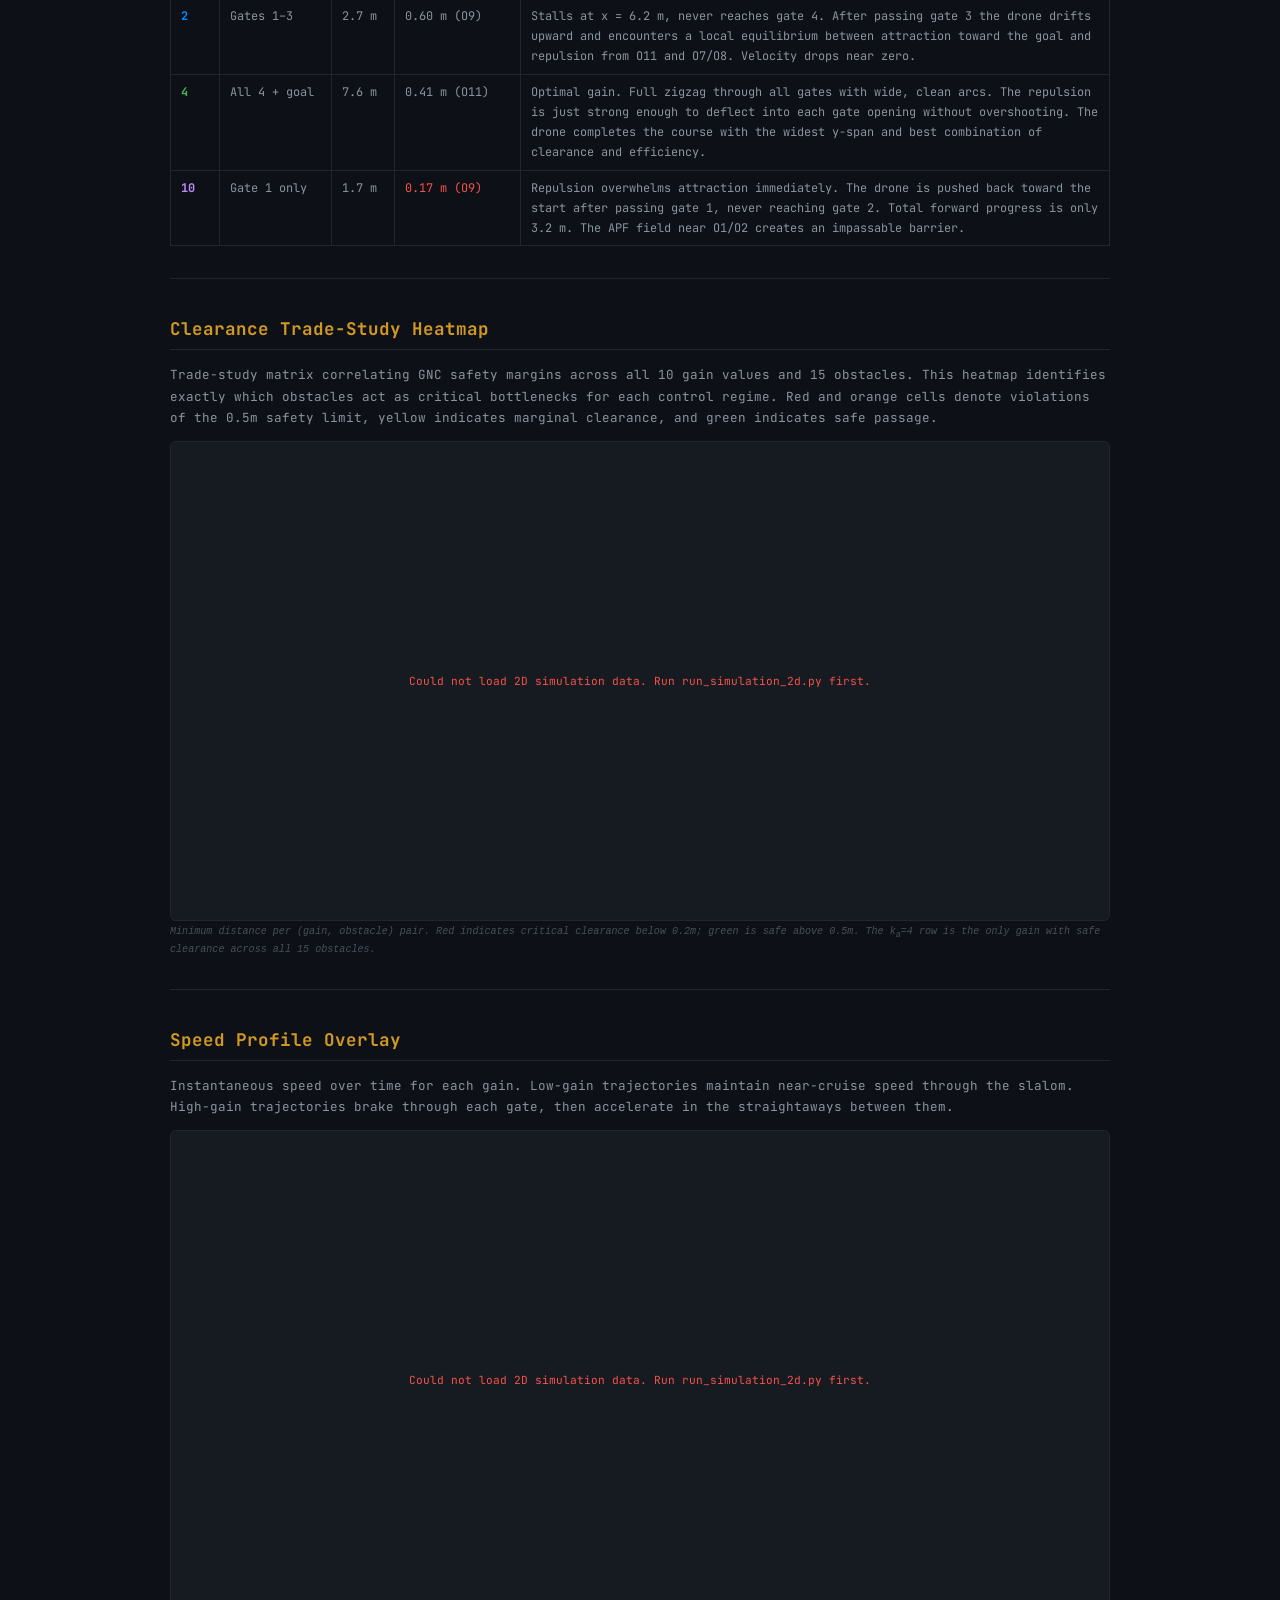
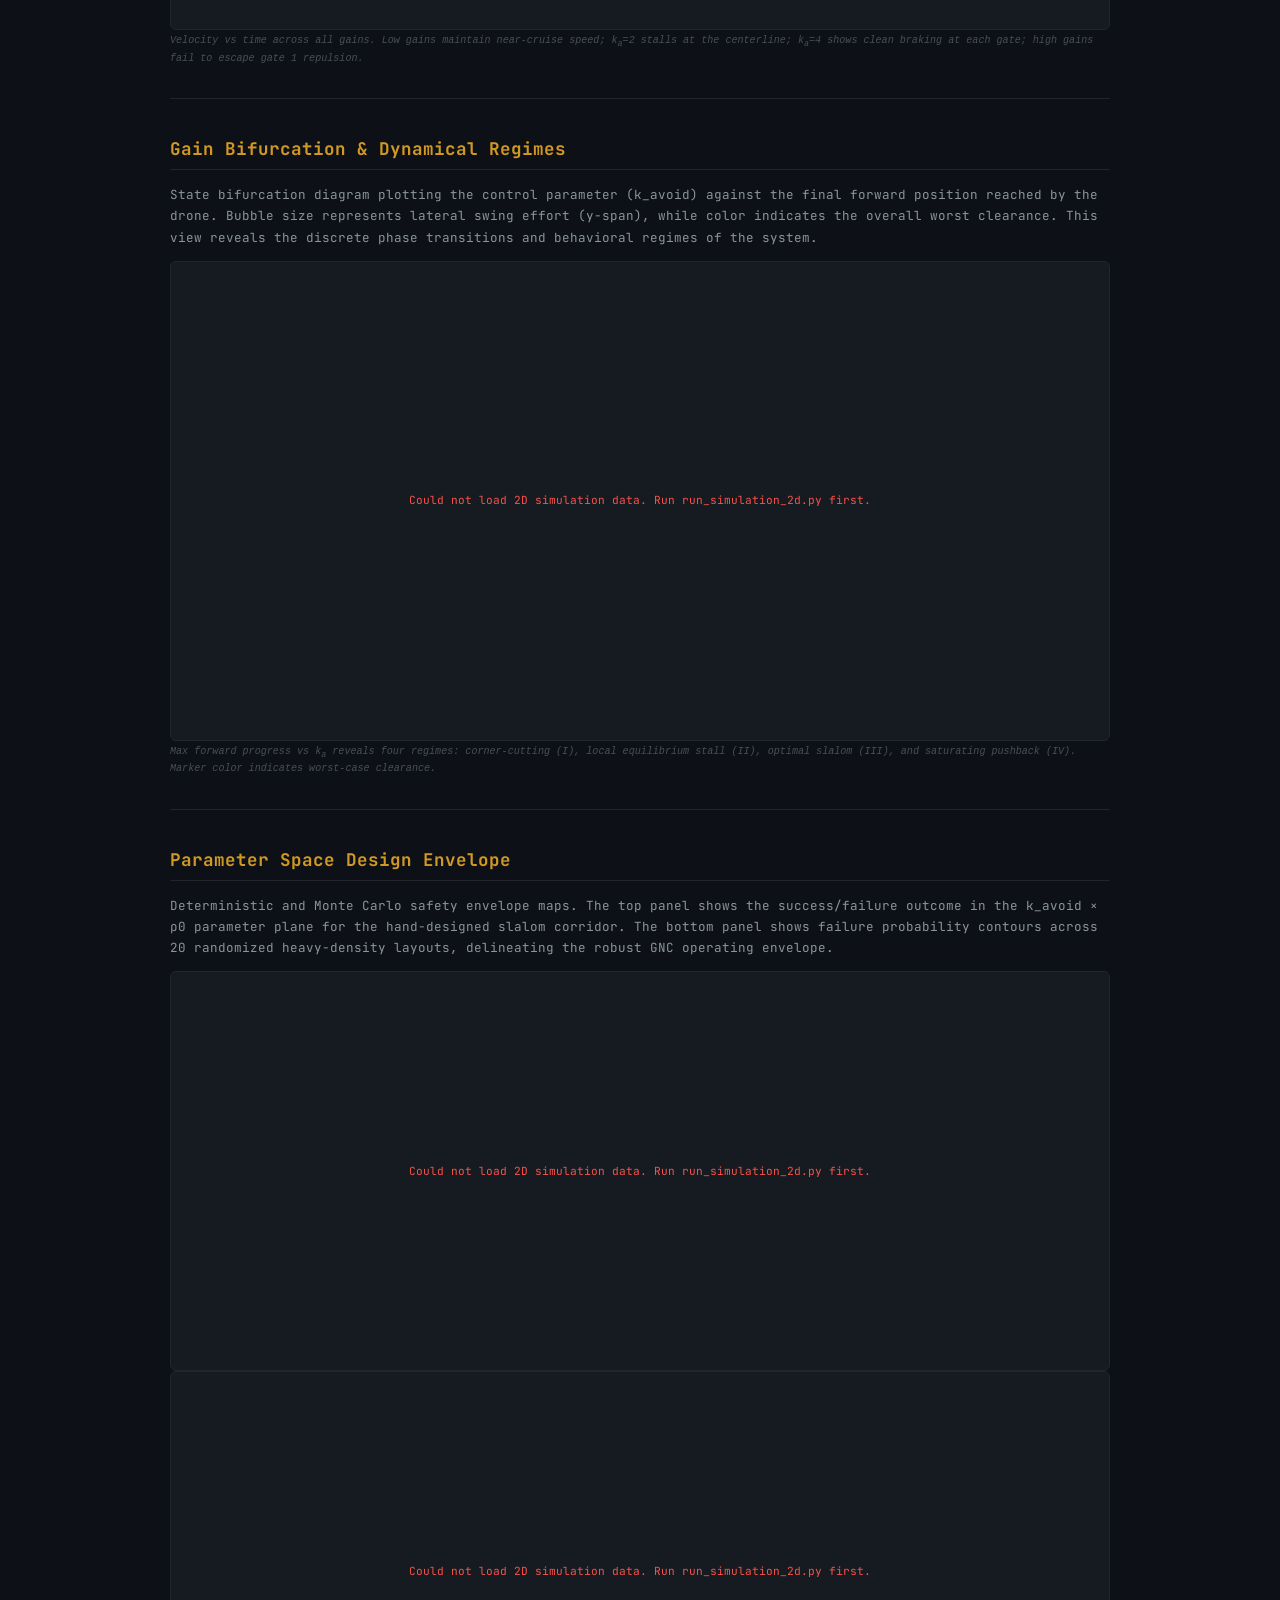
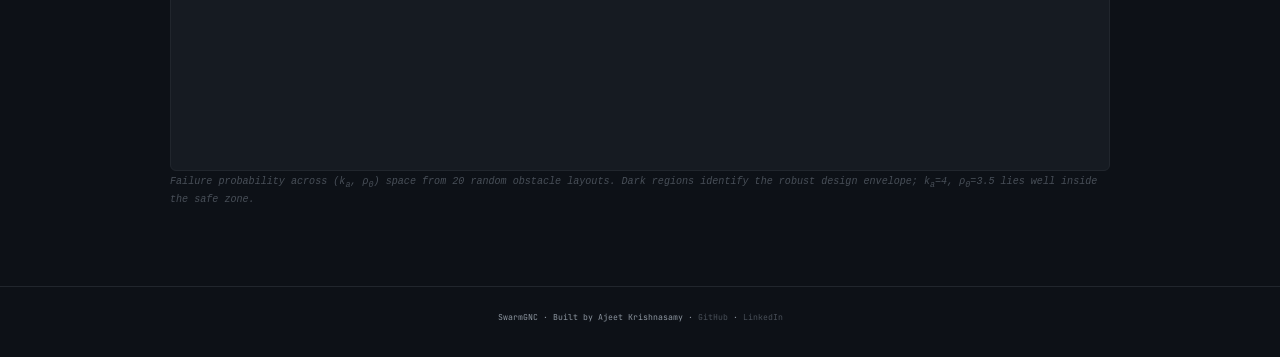
==== commit 147e2bfa: "removed unnecessary plots, cleaned up site" ====
--- a/docs/2d-simulation.html
+++ b/docs/2d-simulation.html
@@ -9,7 +9,7 @@
   <link rel="preconnect" href="https://fonts.gstatic.com" crossorigin>
   <link href="https://fonts.googleapis.com/css2?family=JetBrains+Mono:wght@400;500;700&display=swap" rel="stylesheet">
   <link rel="stylesheet" href="css/style.css">
-  <style>.main-content{max-width:none!important}#player2dContainer{aspect-ratio:3/1;height:auto}</style>
+  <style>#player2dContainer{aspect-ratio:3/1;height:auto}</style>
   <script src="https://cdn.plot.ly/plotly-2.35.2.min.js"></script>
 </head>
 <body>
@@ -28,7 +28,7 @@
     <div class="nav-section">
       <div class="nav-heading">Reference</div>
       <a href="theory.html" class="nav-item">Theory &amp; Methodology</a>
-      <a href="implementation.html" class="nav-item">Implementation</a>
+      <a href="https://github.com/ajeet-krish/UAV_swarm" class="nav-item" target="_blank">GitHub Repository &nearr;</a>
     </div>
   </nav>
 </div>
@@ -36,27 +36,15 @@
 <div class="main-content">
 
   <h1>2D Corridor Path Planning</h1>
-  <p>APF-based slalom navigation through a dense obstacle corridor (Y&#8201;&#x2208;&#8201;[&#8722;5,&#8201;5], X&#8201;&#x2208;&#8201;[&#8722;15,&#8201;15]). A hand-designed slalom layout forces close-quarters zigzag navigation through 15 obstacles. Gain sweep analysis, Monte Carlo validation, and sensitivity characterization reveal how k_avoid affects path tightness and success.</p>
+  <p class="section-intro">
+    This 2D slalom corridor isolates APF guidance in a controlled planar environment,
+    enabling systematic characterization of how the avoidance gain k<sub>a</sub>
+    affects trajectory shape, safety clearance, and transit speed.
+    The interactive player below lets you explore each gain value, while the analysis
+    charts quantify the trade&#8211;offs across the full parameter space.
+  </p>
 
   <div id="player2dContainer" class="sim-viewport" style="aspect-ratio:3/1;height:auto;"></div>
-
-  <hr class="divider">
-
-  <h2>Simulation Features</h2>
-  <div class="card-grid">
-    <div class="card">
-      <h3>Slalom Corridor Layout</h3>
-      <p>Fifteen obstacles arranged in four staggered gates force a zigzag path through the corridor. Small centerline blockers between gates reinforce the slalom, requiring precise APF guidance at each turn.</p>
-    </div>
-    <div class="card">
-      <h3>Close-Quarters Navigation</h3>
-      <p>The drone weaves through gaps as narrow as 1.3m between obstacles, clearing edges by fractions of a meter. Speed and heading change rapidly at each gate as APF repulsion steers through tight passes.</p>
-    </div>
-    <div class="card">
-      <h3>Gain-Dependent Path Variation</h3>
-      <p>Low k_avoid (0.05) cuts corners inside each gate, grazing obstacle edges. High k_avoid (&gt;4) takes wide, cautious arcs. The gain sweep overlay and faceted grid show how each gain negotiates the same slalom differently.</p>
-    </div>
-  </div>
 
   <hr class="divider">
 
@@ -66,17 +54,9 @@
   <div class="chart-container" style="height:420px;">
     <div id="gainOverlayChart" style="width:100%;height:100%"></div>
   </div>
-
-  <hr class="divider">
-
-  <h2>Faceted Trajectory Comparison</h2>
-  <p>Each panel isolates a single gain value. Obstacles are numbered O1&#8211;O15 as white filled circles. The corridor boundaries (amber dashes) and start/goal markers (green squares) are consistent across all panels. A summary table below maps each gain to its behavioral outcome.</p>
-
-  <div style="text-align:center;margin:1.5em 0;">
-    <img src="assets/images/trajectory_facets.png" alt="Faceted trajectory comparison" style="max-width:100%;border:1px solid #21262d;border-radius:4px;">
-  </div>
-
-  <h3>Results Summary</h3>
+  <p class="chart-caption">All 10 gain values overlaid on the slalom corridor. Low gains cut corners, intermediate gains stall at the centerline, k<sub>a</sub>=4 threads the slalom cleanly, and high gains push wide from early repulsion.</p>
+
+  <h2>Results Summary</h2>
   <table class="results-table">
     <thead>
       <tr>
@@ -135,17 +115,6 @@
 
   <hr class="divider">
 
-  <h2>Clearance per Gain</h2>
-  <p>Minimum Euclidean clearance from the drone to each obstacle over the full trajectory, per gain value. Low gains (0.05&#8211;0.2) brush within centimeters of obstacle edges as they cut inside the gates. Higher gains maintain a wider safety margin. The red dashed line marks the 0.5m caution threshold.</p>
-
-  <div class="chart-container" style="height:480px;">
-    <div id="clearanceChart" style="width:100%;height:100%"></div>
-  </div>
-
-  <p><strong>Analysis.</strong> At very low gains (k_a &le; 0.2) the drone scrapes within 0.17&#8211;0.29 m of O11 (the centerline blocker at x = 5.5). Gains 0.5&#8211;4 maintain a safer 0.40 m+ minimum. The 0.5 m caution threshold is crossed by most gains, though no gain results in collision (clearance &lt; 0 m) for this layout. The narrowest passages consistently occur at the three centerline blockers (O9, O10, O11) and the gate obstacles (O1&#8211;O8), where the drone must balance attraction and repulsion through gaps as narrow as 1.3 m. Gain k_a = 2 shows anomalously high clearance (0.60 m at O9) because it stalls before reaching the tightest passages at gate 4.</p>
-
-  <hr class="divider">
-
   <h2>Clearance Trade-Study Heatmap</h2>
   <p>Trade-study matrix correlating GNC safety margins across all 10 gain values and 15 obstacles. This heatmap identifies exactly which obstacles act as critical bottlenecks for each control regime. Red and orange cells denote violations of the 0.5m safety limit, yellow indicates marginal clearance, and green indicates safe passage.</p>
 
@@ -153,7 +122,7 @@
     <div id="clearanceHeatmap" style="width:100%;height:100%"></div>
   </div>
 
-  <p><strong>Analysis.</strong> The heatmap reveals a clear transition between behavioral regimes. At low gains (k_a &le; 0.2), safety violations are heavily concentrated at O11 (the centerline blocker between gates 3 and 4) and Gate 1 obstacles (O1, O2). As k_a increases, clearance systematically improves across all obstacles. At the optimal gain (k_a = 4), every single obstacle is navigated with a healthy margin, showing no red or orange cells. For extremely high gains (k_a &ge; 6), the heatmap shows high clearance on later obstacles (O5&#8211;O15) simply because the drone is repelled backwards and never reaches them, which is represented by empty or safe values.</p>
+  <p class="chart-caption">Minimum distance per (gain, obstacle) pair. Red indicates critical clearance below 0.2m; green is safe above 0.5m. The k<sub>a</sub>=4 row is the only gain with safe clearance across all 15 obstacles.</p>
 
   <hr class="divider">
 
@@ -164,40 +133,7 @@
     <div id="speedOverlayChart" style="width:100%;height:100%"></div>
   </div>
 
-  <p><strong>Analysis.</strong> Low gains (0.05&#8211;0.5) maintain near-cruise speed (3 m/s) through the entire course, slowing only slightly at each gate. At k_a = 2 the drone stalls at x &#8776; 6.2 m (t &#8776; 17 s), where velocity drops to near zero as APF forces reach a local equilibrium &#8211; the attraction toward the goal is balanced by repulsion from O11 and gate 4 obstacles. Gains 3&#8211;4 show clean acceleration/deceleration cycles at each gate crossing, with speed dipping at each tight passage and recovering in the open segments between gates. At k_a &ge; 6 the drone never escapes gate 1&#8217;s repulsion field; speed peaks briefly then decays as the drone is pushed back toward the start.</p>
-
-  <hr class="divider">
-
-  <h2>Speed-Space Phase Portrait</h2>
-  <p>Phase-space portrait plotting instantaneous speed versus continuous X-position along the corridor. This representation highlights the spatial location of braking actions. Vertical amber-tinted bands indicate the exact physical bounds of the four slalom gates (x = -7, -2, 3, 8).</p>
-
-  <div class="chart-container" style="height:500px;">
-    <div id="speedPhaseChart" style="width:100%;height:100%"></div>
-  </div>
-
-  <p><strong>Analysis.</strong> This spatial phase portrait maps velocity regulation directly to physical corridor geography. At the optimal gain (k_a = 4), we observe clear, periodic velocity valleys aligned precisely with the gate positions, showing systematic deceleration down to 1.5 m/s at gate entry followed by acceleration back to cruise velocity. The corner-cutter (k_a = 0.05) exhibits near-zero velocity regulation, cutting flatly across the gate zones. The stall regime (k_a = 2) is visible as a trajectory that enters Gate 3, then plunges vertically to zero speed at x = 6.2m, failing to recover.</p>
-
-  <hr class="divider">
-
-  <h2>Gate Performance Trade-off Dashboard</h2>
-  <p>Segmented mission-phase performance dashboard. By breaking the continuous trajectory into discrete gate segments, this dashboard analyzes key navigation tradeoffs: reachability, speed control, safety margin erosion, and transit efficiency.</p>
-
-  <div class="metrics-grid">
-    <div class="chart-container" style="height:350px;">
-      <div id="gateReachChart" style="width:100%;height:100%"></div>
-    </div>
-    <div class="chart-container" style="height:350px;">
-      <div id="gateSpeedChart" style="width:100%;height:100%"></div>
-    </div>
-    <div class="chart-container" style="height:350px;">
-      <div id="gateClearanceChart" style="width:100%;height:100%"></div>
-    </div>
-    <div class="chart-container" style="height:350px;">
-      <div id="gateTransitChart" style="width:100%;height:100%"></div>
-    </div>
-  </div>
-
-  <p><strong>Analysis.</strong> Decomposing the slalom into gate phases reveals the precise operational limits of APF guidance. The <strong>Reachability</strong> panel shows that only k_a &le; 0.5 and k_a = 4 successfully navigate the entire corridor. The <strong>Crossing Speed</strong> panel demonstrates that lower gains cross gates with much higher velocity (up to 4 m/s), while the optimal gain (k_a = 4) exhibits active braking down to 1.5 m/s for maximum stability. The <strong>Clearance per Zone</strong> panel shows that centerline blockers (O9&#8211;O11) consistently present the tightest margins across all successful runs. The <strong>Segment Transit</strong> panel highlights the extreme cost of excessive repulsion: as k_a increases, transit times between gates rise exponentially before resulting in failure.</p>
+  <p class="chart-caption">Velocity vs time across all gains. Low gains maintain near-cruise speed; k<sub>a</sub>=2 stalls at the centerline; k<sub>a</sub>=4 shows clean braking at each gate; high gains fail to escape gate 1 repulsion.</p>
 
   <hr class="divider">
 
@@ -207,8 +143,7 @@
   <div class="chart-container" style="height:480px;">
     <div id="bifurcationChart" style="width:100%;height:100%"></div>
   </div>
-
-  <p><strong>Analysis.</strong> This diagram maps the complete state space of the GNC parameter trade-off. We identify four distinct dynamical regimes: (1) <strong>Corner-cutting</strong> (k_a &le; 0.5) where the drone completes the course with minimal lateral swing but dangerously low clearance; (2) <strong>Local Equilibrium Stall</strong> (k_a = 1, 2) where the drone gets trapped in a local minimum at Gate 3 or Gate 4; (3) <strong>Optimal Slalom</strong> (k_a = 3, 4) which achieves safe, high-clearance navigation through all gates; and (4) <strong>Saturating Repulsion</strong> (k_a &ge; 6) where the repulsion field of Gate 1 forms an impassable potential barrier, pushing the drone backwards immediately.</p>
+  <p class="chart-caption">Max forward progress vs k<sub>a</sub> reveals four regimes: corner-cutting (I), local equilibrium stall (II), optimal slalom (III), and saturating pushback (IV). Marker color indicates worst-case clearance.</p>
 
   <hr class="divider">
 
@@ -223,20 +158,7 @@
     <div id="mcStressChart" style="width:100%;height:100%"></div>
   </div>
 
-  <p><strong>Analysis.</strong> The deterministic sweep (top) confirms 100% navigation success across the full k_avoid &#215; &#961;0 parameter space for the hand-designed slalom corridor. This demonstrates that the slalom layout, while geometrically narrow, contains no local APF equilibrium traps that cause failure from parameter mis-tuning alone. The Monte Carlo sweep (bottom) introduces variability through 20 random heavy-density obstacle layouts with stochastic radii and placement. Failure probability contours reveal a narrow region near high k_avoid (&#8776; 5&#8211;10) and intermediate &#961;0 (&#8776; 2&#8211;4) where the failure rate reaches 5% &#8211; the only zone where excessive repulsion gain combined with a moderate influence radius creates APF equilibrium failures. The remaining 90% of the parameter plane shows zero failure probability, demonstrating robust GNC performance across diverse obstacle configurations.</p>
-
-  <hr class="divider">
-
-  <h2>Future Enhancements</h2>
-  <p>Ideas under consideration for extending the 2D analysis suite:</p>
-  <ul class="enhance-list">
-    <li><strong>Gate-colored trajectory segments</strong> &#8211; color-code each portion of the trajectory by the inter-gate region (e.g., blue between G1&#8211;G2, amber G2&#8211;G3, green G3&#8211;G4) to make the gate sequence visually explicit.</li>
-    <li><strong>Collision-risk overlay</strong> &#8211; shade regions on the facet plots where clearance &lt; 0.3 m in red, immediately highlighting danger zones without needing to cross-reference the clearance chart.</li>
-    <li><strong>Return vs. forward path styling</strong> &#8211; use solid lines for the forward pass (L &#8594; R) and dashed lines for the return pass (R &#8594; L) to distinguish the two traversals in the gain overlay.</li>
-    <li><strong>Gate direction arrows</strong> &#8211; overlay small arrows at each gate in the facet plots and MP4 showing the required direction change (&#8593; at G2, &#8595; at G3, &#8594; at G1/G4).</li>
-    <li><strong>Time-domain sync with video</strong> &#8211; connect a scrubber/timeline across the MP4, speed profile, and force breakdown so hovering in one chart highlights the corresponding frame in the video.</li>
-    <li><strong>rho0 sensitivity overlay</strong> &#8211; extend the gain sweep to also overlay 2&#8211;3 rho0 values (e.g., 1.5, 3.5, 6.0) for a fixed k_avoid, showing how the influence radius affects path shape.</li>
-  </ul>
+  <p class="chart-caption">Failure probability across (k<sub>a</sub>, &rho;<sub>0</sub>) space from 20 random obstacle layouts. Dark regions identify the robust design envelope; k<sub>a</sub>=4, &rho;<sub>0</sub>=3.5 lies well inside the safe zone.</p>
 
 </div>
 
@@ -319,50 +241,7 @@
     };
     Plotly.newPlot('gainOverlayChart', gainTraces, gainLayout, { responsive: true, displayModeBar: true });
 
-    // ── Faceted 2x3 Grid (static image, generated by src/viz/plot_2d_facets.py) ──
-
-    // ── Clearance per Gain ──
     const obsList = meta.obstacles;
-    const obsColors = ['#ff00ff', '#00ffff', '#ff8800', '#88ff00', '#0088ff', '#ff0088', '#ffee00', '#3fb950', '#58a6ff', '#bc8cff'];
-    const clearTraces = [];
-    for (let oi = 0; oi < obsList.length; oi++) {
-      const oc = obsList[oi].center;
-      const or = obsList[oi].radius;
-      const xVals = [], yVals = [];
-      for (const g of GAIN_KEYS) {
-        let minD = Infinity;
-        for (const f of data.gain_sweep[g].frames) {
-          const dx = f.pos[0] - oc[0], dy = f.pos[1] - oc[1];
-          const d = Math.sqrt(dx * dx + dy * dy) - or;
-          if (d < minD) minD = d;
-        }
-        xVals.push(g);
-        yVals.push(minD);
-      }
-      clearTraces.push({
-        x: xVals, y: yVals,
-        type: 'scatter', mode: 'lines+markers',
-        marker: { size: 10, color: obsColors[oi % obsColors.length] },
-        line: { color: obsColors[oi % obsColors.length], width: 2, dash: 'dot' },
-        name: `O${oi + 1}`,
-      });
-    }
-    clearTraces.push({
-      x: GAIN_KEYS, y: GAIN_KEYS.map(() => 0.5),
-      type: 'scatter', mode: 'lines',
-      line: { color: '#f85149', width: 1, dash: 'dash' },
-      name: 'Caution (0.5m)',
-    });
-    Plotly.newPlot('clearanceChart', clearTraces, {
-      paper_bgcolor: 'rgba(0,0,0,0)', plot_bgcolor: 'rgba(0,0,0,0)',
-      font: { family: 'JetBrains Mono, monospace', size: 10, color: TEXT_COLOR },
-      xaxis: { title: { text: 'k_avoid' }, gridcolor: GRID_COLOR, zerolinecolor: '#30363d' },
-      yaxis: { title: { text: 'Min Clearance (m)' }, gridcolor: GRID_COLOR, zerolinecolor: '#30363d', dtick: 0.5 },
-      margin: { l: 50, r: 10, t: 5, b: 35 },
-      showlegend: true,
-      legend: { font: { size: 8, color: TEXT_COLOR }, bgcolor: 'rgba(0,0,0,0.5)', x: 1.02 },
-      hovermode: 'closest',
-    }, { responsive: true, displayModeBar: false });
 
     // ── Speed Overlay ──
     const speedTraces = GAIN_KEYS.map((ka, i) => ({
@@ -440,200 +319,6 @@
       margin: { l: 55, r: 10, t: 25, b: 45 },
     }, { responsive: true, displayModeBar: false });
 
-    // ── Speed-Space Phase Portrait ──
-    const phaseTraces = GAIN_KEYS.map((ka, i) => {
-      const frames = data.gain_sweep[ka].frames;
-      let color = '#30363d';
-      let width = 1;
-      let opacity = 0.25;
-      let showlegend = false;
-      if (ka === '0.05') { color = '#ff00ff'; width = 2.5; opacity = 1; showlegend = true; }
-      if (ka === '4') { color = '#3fb950'; width = 2.5; opacity = 1; showlegend = true; }
-      if (ka === '10') { color = '#bc8cff'; width = 2.5; opacity = 1; showlegend = true; }
-      
-      return {
-        x: frames.map(f => f.pos[0]),
-        y: frames.map(f => f.speed),
-        type: 'scatter', mode: 'lines',
-        line: { color, width },
-        opacity,
-        name: `k_a = ${ka}` + (ka === '4' ? ' (Opt)' : (ka === '0.05' ? ' (Agg)' : ' (Push)')),
-        showlegend,
-        hovertemplate: `k_a = ${ka}<br>X: %{x:.2f}m<br>Speed: %{y:.2f} m/s<extra></extra>`
-      };
-    });
-
-    Plotly.newPlot('speedPhaseChart', phaseTraces, {
-      paper_bgcolor: 'rgba(0,0,0,0)', plot_bgcolor: 'rgba(0,0,0,0)',
-      font: { family: 'JetBrains Mono, monospace', size: 10, color: TEXT_COLOR },
-      xaxis: { title: { text: 'X Position (m)' }, range: [-13, 13], gridcolor: GRID_COLOR, zerolinecolor: '#30363d' },
-      yaxis: { title: { text: 'Speed (m/s)' }, range: [0, 12], gridcolor: GRID_COLOR, zerolinecolor: '#30363d', dtick: 2 },
-      margin: { l: 45, r: 10, t: 25, b: 45 },
-      showlegend: true,
-      legend: { font: { size: 9, color: TEXT_COLOR }, bgcolor: 'rgba(0,0,0,0.5)', x: 1.02 },
-      hovermode: 'closest',
-      shapes: [
-        { type: 'rect', xref: 'x', yref: 'paper', x0: -7.5, x1: -6.5, y0: 0, y1: 1, fillcolor: 'rgba(210,153,34,0.06)', line: { width: 0 } },
-        { type: 'rect', xref: 'x', yref: 'paper', x0: -2.5, x1: -1.5, y0: 0, y1: 1, fillcolor: 'rgba(210,153,34,0.06)', line: { width: 0 } },
-        { type: 'rect', xref: 'x', yref: 'paper', x0: 2.5, x1: 3.5, y0: 0, y1: 1, fillcolor: 'rgba(210,153,34,0.06)', line: { width: 0 } },
-        { type: 'rect', xref: 'x', yref: 'paper', x0: 7.5, x1: 8.5, y0: 0, y1: 1, fillcolor: 'rgba(210,153,34,0.06)', line: { width: 0 } }
-      ],
-      annotations: [
-        { x: -7, y: 11, text: 'G1', showarrow: false, font: { color: AMBER, size: 8 } },
-        { x: -2, y: 11, text: 'G2', showarrow: false, font: { color: AMBER, size: 8 } },
-        { x: 3, y: 11, text: 'G3', showarrow: false, font: { color: AMBER, size: 8 } },
-        { x: 8, y: 11, text: 'G4', showarrow: false, font: { color: AMBER, size: 8 } }
-      ]
-    }, { responsive: true, displayModeBar: false });
-
-    // ── Gate Performance Trade-off Dashboard ──
-    const dashboardGains = ['0.05', '0.2', '0.5', '4'];
-    const dashboardColors = ['#ff00ff', '#ff8800', '#88ff00', '#3fb950'];
-
-    const reachY = GAIN_KEYS.map(ka => {
-      const frames = data.gain_sweep[ka].frames;
-      const maxX = Math.max(...frames.map(f => f.pos[0]));
-      if (maxX >= 11.5) return 5;
-      if (maxX >= 8.0) return 4;
-      if (maxX >= 3.0) return 3;
-      if (maxX >= -2.0) return 2;
-      if (maxX >= -7.0) return 1;
-      return 0;
-    });
-
-    Plotly.newPlot('gateReachChart', [{
-      x: GAIN_KEYS,
-      y: reachY,
-      type: 'bar',
-      marker: { color: GAIN_KEYS.map(ka => GAIN_COLORS[GAIN_KEYS.indexOf(ka)]) },
-      hovertemplate: 'k_a=%{x}<br>Score: %{y}/5<extra></extra>'
-    }], {
-      title: { text: '1. Reachability Score (0-5)', font: { size: 11, color: GREEN } },
-      paper_bgcolor: 'rgba(0,0,0,0)', plot_bgcolor: 'rgba(0,0,0,0)',
-      font: { family: 'JetBrains Mono, monospace', size: 9, color: TEXT_COLOR },
-      xaxis: { title: { text: 'k_avoid' }, gridcolor: GRID_COLOR },
-      yaxis: { title: { text: 'Gates Passed' }, gridcolor: GRID_COLOR, range: [0, 5], dtick: 1, ticktext: ['Start','Gate 1','Gate 2','Gate 3','Gate 4','Goal'], tickvals: [0,1,2,3,4,5] },
-      margin: { l: 60, r: 10, t: 30, b: 35 },
-    }, { responsive: true, displayModeBar: false });
-
-    const gateCenters = [-7.0, -2.0, 3.0, 8.0];
-    const speedTracesDashboard = dashboardGains.map((ka, idx) => {
-      const frames = data.gain_sweep[ka].frames;
-      const speeds = gateCenters.map(xc => {
-        const fIdx = frames.findIndex(f => f.pos[0] >= xc);
-        return fIdx !== -1 ? frames[fIdx].speed : null;
-      });
-      return {
-        x: ['Gate 1', 'Gate 2', 'Gate 3', 'Gate 4'],
-        y: speeds,
-        type: 'scatter', mode: 'lines+markers',
-        line: { color: dashboardColors[idx], width: 2 },
-        marker: { size: 8 },
-        name: `k_a = ${ka}`,
-        connectgaps: false,
-        hovertemplate: `k_a=${ka}<br>%{x}: %{y:.2f} m/s<extra></extra>`
-      };
-    });
-
-    Plotly.newPlot('gateSpeedChart', speedTracesDashboard, {
-      title: { text: '2. Gate Crossing Speed', font: { size: 11, color: GREEN } },
-      paper_bgcolor: 'rgba(0,0,0,0)', plot_bgcolor: 'rgba(0,0,0,0)',
-      font: { family: 'JetBrains Mono, monospace', size: 9, color: TEXT_COLOR },
-      xaxis: { gridcolor: GRID_COLOR },
-      yaxis: { title: { text: 'Speed (m/s)' }, gridcolor: GRID_COLOR, range: [0, 10] },
-      margin: { l: 40, r: 10, t: 30, b: 35 },
-      showlegend: true,
-      legend: { font: { size: 8 }, bgcolor: 'rgba(0,0,0,0.5)', x: 0.05, y: 0.1 }
-    }, { responsive: true, displayModeBar: false });
-
-    const gateZones = [
-      { name: 'Gate 1', indices: [0, 1] },
-      { name: 'Gate 2', indices: [2, 3] },
-      { name: 'Gate 3', indices: [4, 5] },
-      { name: 'Gate 4', indices: [6, 7] },
-      { name: 'Centerline', indices: [8, 9, 10] }
-    ];
-
-    const clearanceTracesDashboard = dashboardGains.map((ka, idx) => {
-      const frames = data.gain_sweep[ka].frames;
-      const zoneWorst = gateZones.map(zone => {
-        let minZ = Infinity;
-        for (const idxO of zone.indices) {
-          const obs = obsList[idxO];
-          const oc = obs.center, or = obs.radius;
-          for (const f of frames) {
-            const dx = f.pos[0] - oc[0];
-            const dy = f.pos[1] - oc[1];
-            const dist = Math.sqrt(dx*dx + dy*dy) - or;
-            if (dist < minZ) minZ = dist;
-          }
-        }
-        return minZ === Infinity ? null : minZ;
-      });
-
-      return {
-        x: gateZones.map(z => z.name),
-        y: zoneWorst,
-        type: 'bar',
-        name: `k_a = ${ka}`,
-        marker: { color: dashboardColors[idx] },
-        hovertemplate: `k_a=${ka}<br>%{x} Clearance: %{y:.2f}m<extra></extra>`
-      };
-    });
-
-    Plotly.newPlot('gateClearanceChart', clearanceTracesDashboard, {
-      title: { text: '3. Min Clearance per Zone', font: { size: 11, color: GREEN } },
-      paper_bgcolor: 'rgba(0,0,0,0)', plot_bgcolor: 'rgba(0,0,0,0)',
-      font: { family: 'JetBrains Mono, monospace', size: 9, color: TEXT_COLOR },
-      xaxis: { gridcolor: GRID_COLOR },
-      yaxis: { title: { text: 'Clearance (m)' }, gridcolor: GRID_COLOR, range: [0, 3] },
-      barmode: 'group',
-      margin: { l: 40, r: 10, t: 30, b: 35 },
-      showlegend: false,
-      shapes: [
-        { type: 'line', xref: 'paper', yref: 'y', x0: 0, x1: 1, y0: 0.5, y1: 0.5, line: { color: '#f85149', width: 1, dash: 'dash' } }
-      ]
-    }, { responsive: true, displayModeBar: false });
-
-    const transitTracesDashboard = dashboardGains.map((ka, idx) => {
-      const frames = data.gain_sweep[ka].frames;
-      const xThresholds = [-12.0, -7.0, -2.0, 3.0, 8.0, 11.5];
-      const times = xThresholds.map(xt => {
-        const fIdx = frames.findIndex(f => f.pos[0] >= xt);
-        return fIdx !== -1 ? frames[fIdx].t : null;
-      });
-
-      const segmentTimes = [];
-      for (let s = 0; s < 5; s++) {
-        if (times[s] !== null && times[s+1] !== null) {
-          segmentTimes.push(times[s+1] - times[s]);
-        } else {
-          segmentTimes.push(null);
-        }
-      }
-
-      return {
-        x: ['S-G1', 'G1-G2', 'G2-G3', 'G3-G4', 'G4-Goal'],
-        y: segmentTimes,
-        type: 'bar',
-        name: `k_a = ${ka}`,
-        marker: { color: dashboardColors[idx] },
-        hovertemplate: `k_a=${ka}<br>%{x} Transit: %{y:.2f}s<extra></extra>`
-      };
-    });
-
-    Plotly.newPlot('gateTransitChart', transitTracesDashboard, {
-      title: { text: '4. Segment Transit Time', font: { size: 11, color: GREEN } },
-      paper_bgcolor: 'rgba(0,0,0,0)', plot_bgcolor: 'rgba(0,0,0,0)',
-      font: { family: 'JetBrains Mono, monospace', size: 9, color: TEXT_COLOR },
-      xaxis: { gridcolor: GRID_COLOR },
-      yaxis: { title: { text: 'Transit Time (s)' }, gridcolor: GRID_COLOR, range: [0, 15] },
-      barmode: 'group',
-      margin: { l: 40, r: 10, t: 30, b: 35 },
-      showlegend: false
-    }, { responsive: true, displayModeBar: false });
-
-    // ── Gain Bifurcation & Dynamical Regimes ──
     const bifMaxX = [];
     const bifYSpan = [];
     const bifWorstClearance = [];
--- a/docs/css/style.css
+++ b/docs/css/style.css
@@ -274,6 +274,76 @@
   color: var(--green);
 }
 
+/* --- GitHub link button in hero --- */
+.github-link {
+  display: inline-block;
+  margin-top: 14px;
+  padding: 8px 20px;
+  border: 1px solid var(--border-light);
+  border-radius: 4px;
+  color: var(--fg-dim);
+  font-size: 0.72em;
+  transition: all 0.2s;
+  text-decoration: none;
+  font-family: inherit;
+}
+.github-link:hover {
+  color: var(--green-bright);
+  border-color: var(--green);
+  background: rgba(63, 185, 80, 0.06);
+}
+
+/* --- Key results section --- */
+.key-results { margin: 1.5rem 0; }
+.key-results h2 {
+  color: var(--green);
+  font-size: 1.05em;
+  margin: 0 0 0.8em;
+  border: none;
+  padding: 0;
+}
+.key-results ul {
+  list-style: none;
+  padding: 0;
+  margin: 0;
+}
+.key-results li {
+  position: relative;
+  padding: 0.35em 0 0.35em 1.4em;
+  color: var(--fg-dim);
+  font-size: 0.82em;
+  line-height: 1.6;
+  margin: 0;
+}
+.key-results li::before {
+  content: '\25B8';
+  position: absolute;
+  left: 0;
+  color: var(--green);
+  font-size: 0.85em;
+}
+.key-results li strong { color: var(--fg); }
+
+/* --- Chart caption --- */
+.chart-caption {
+  font-size: 0.72em;
+  color: var(--fg-muted);
+  margin: 0.3em 0 1.5em;
+  font-style: italic;
+  line-height: 1.5;
+}
+
+/* --- Design decision callout --- */
+.callout.design-note {
+  border-left-color: var(--blue);
+  font-size: 0.75em;
+}
+.callout.design-note::before {
+  content: '\26A1';
+  margin-right: 6px;
+  font-style: normal;
+}
+
 /* --- Stats --- */
 .stats {
   display: flex;
